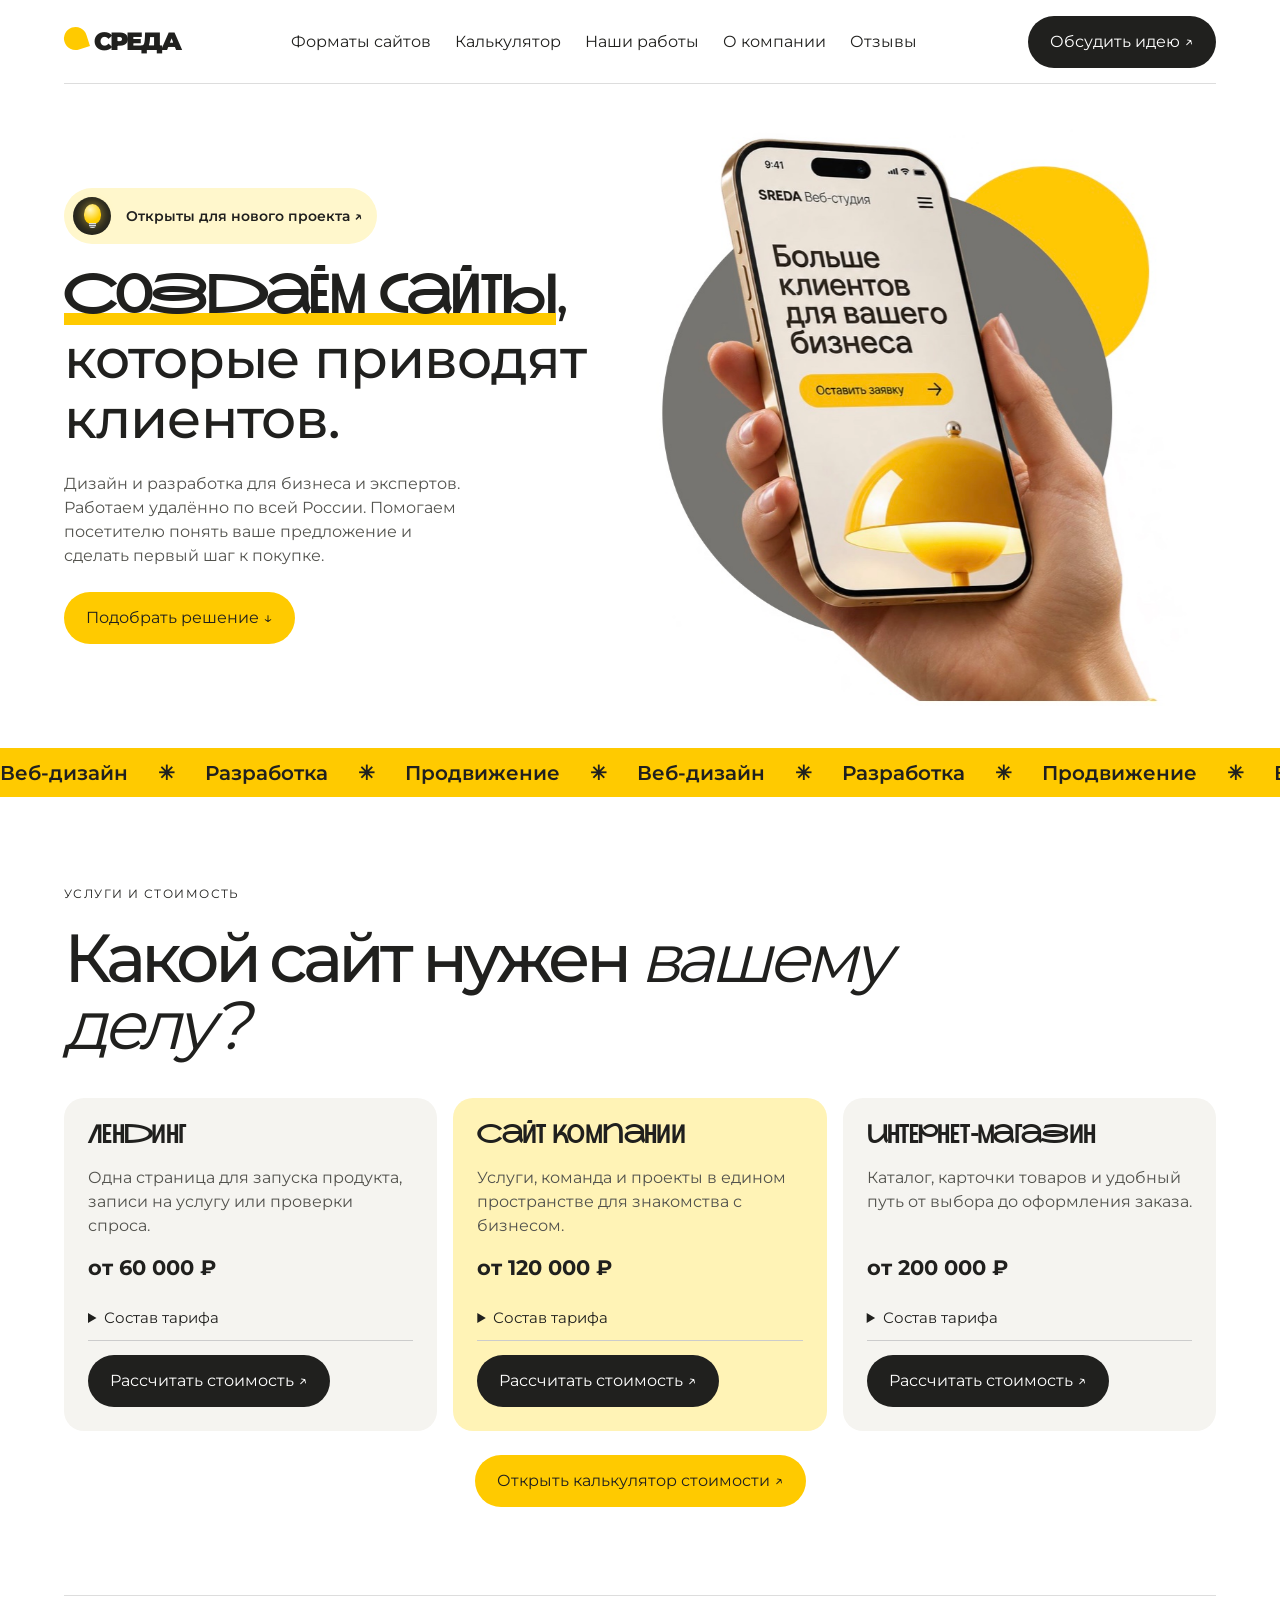
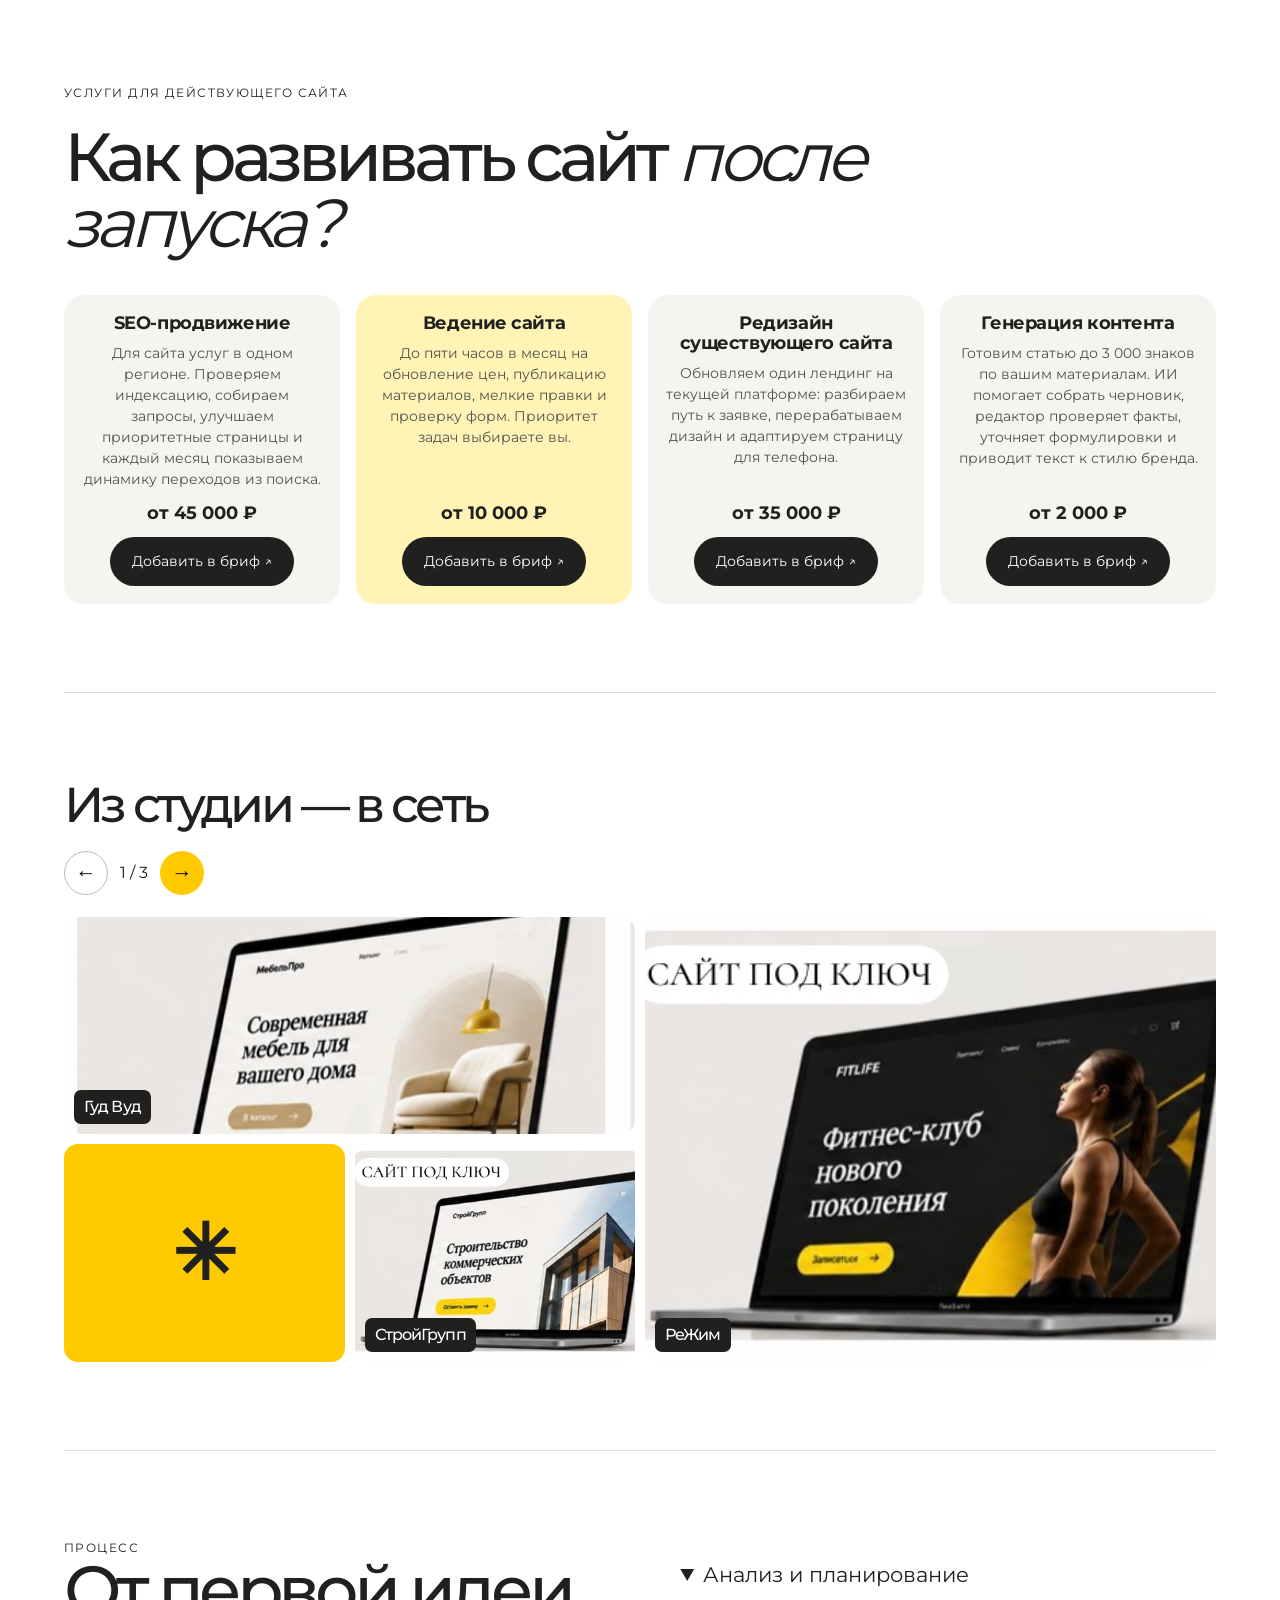
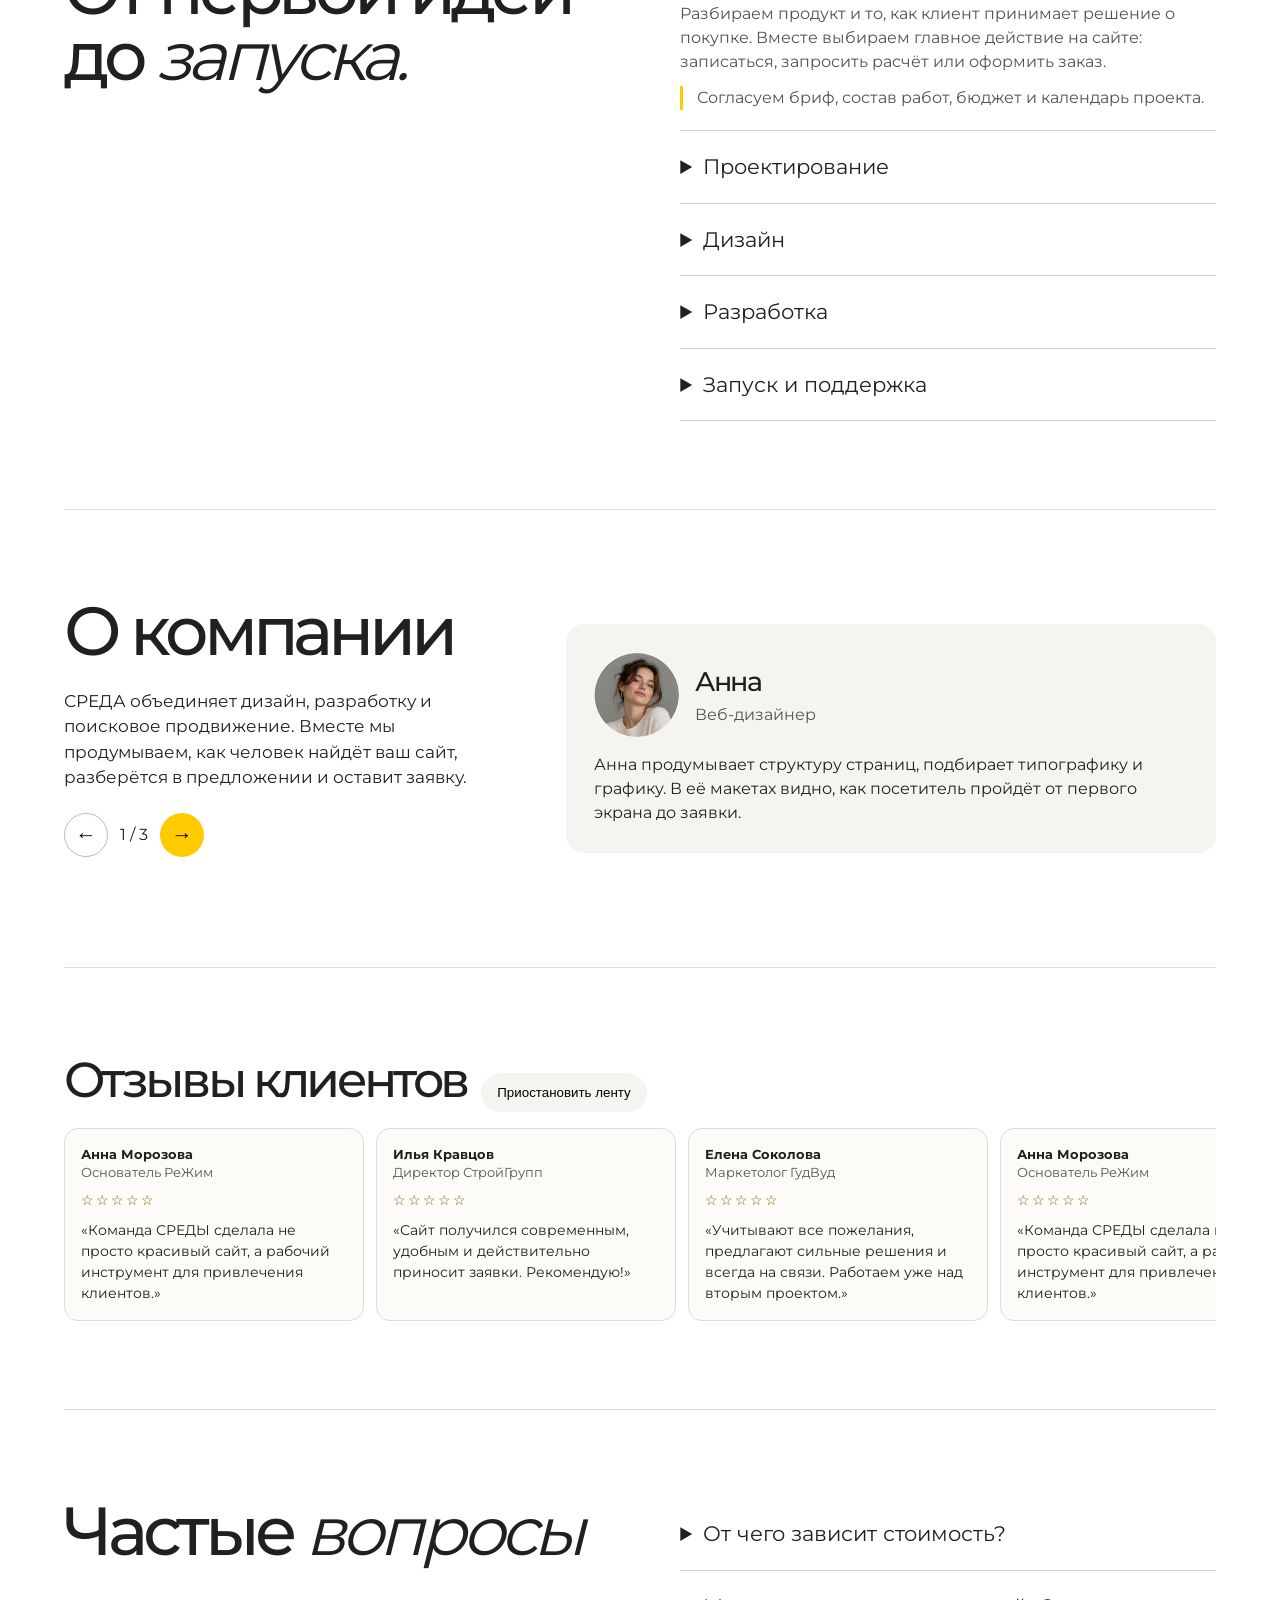
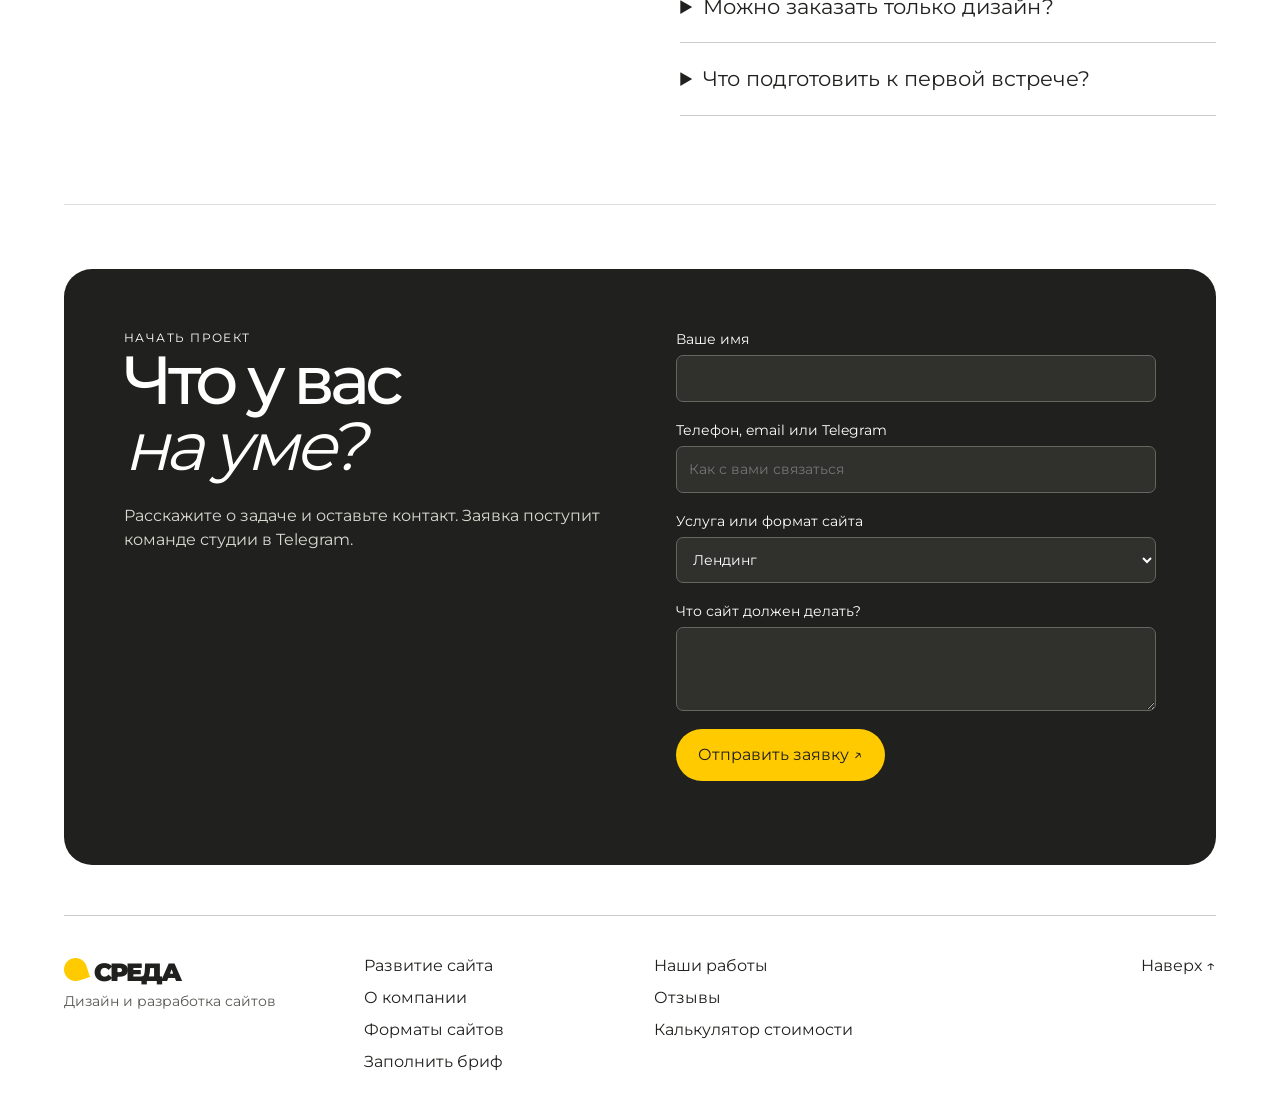
==== index.html @ 40b371ad "Указать работу студии по всей России" ====
<!doctype html><html lang="ru"><meta charset="utf-8"><meta name="viewport" content="width=device-width,initial-scale=1"><title>Создание сайтов под ключ по России — студия СРЕДА</title>
<meta name="description" content="Создаём лендинги, сайты компаний и интернет-магазины для бизнеса по всей России. Работаем удалённо: дизайн, разработка, SEO и поддержка. Лендинг от 60 000 ₽.">
<meta name="robots" content="index,follow">
<link rel="canonical" href="https://sreda-web.ru/">
<meta property="og:type" content="website">
<meta property="og:locale" content="ru_RU">
<meta property="og:site_name" content="СРЕДА">
<meta property="og:title" content="Создание сайтов под ключ по России — студия СРЕДА">
<meta property="og:description" content="Создаём лендинги, сайты компаний и интернет-магазины для бизнеса по всей России. Работаем удалённо: дизайн, разработка, SEO и поддержка. Лендинг от 60 000 ₽.">
<meta property="og:url" content="https://sreda-web.ru/">
<script type="application/ld+json">{"@context":"https://schema.org","@type":"Organization","name":"СРЕДА","url":"https://sreda-web.ru/","description":"Веб-студия: дизайн, разработка, редизайн и сопровождение сайтов. Работаем удалённо с заказчиками по всей России.","areaServed":{"@type":"Country","name":"Россия"}}</script><link rel="stylesheet" href="sreda.css"><!-- Yandex.Metrika counter -->
<script>
(function(m,e,t,r,i,k,a){
m[i]=m[i]||function(){(m[i].a=m[i].a||[]).push(arguments)};
m[i].l=1*new Date();
for(var j=0;j<document.scripts.length;j++){if(document.scripts[j].src===r)return;}
k=e.createElement(t);a=e.getElementsByTagName(t)[0];k.async=1;k.src=r;a.parentNode.insertBefore(k,a);
})(window,document,'script','https://mc.yandex.ru/metrika/tag.js?id=114335816','ym');
ym(114335816,'init',{clickmap:true,trackLinks:true,accurateTrackBounce:true,webvisor:false});
</script>
<noscript><div><img src="https://mc.yandex.ru/watch/114335816" style="position:absolute;left:-9999px" alt=""></div></noscript>
<!-- /Yandex.Metrika counter -->
<div class="reading" aria-hidden="true"></div><header><a class="brand" href="#"><i></i>СРЕДА</a><nav><a href="#formats">Форматы сайтов</a><a href="#calculator">Калькулятор</a><a href="#portfolio">Наши работы</a><a href="#about">О компании</a><a href="#reviews">Отзывы</a></nav><a class="btn" href="#brief">Обсудить идею ↗</a></header><main><section class="hero"><div><a class="availability" href="#brief"><span class="bulb" aria-hidden="true"><i></i></span><span>Открыты для нового проекта ↗</span></a><h1><span><em>Создаём сайты</em>,</span> <span>которые приводят</span> <span>клиентов.</span></h1><p>Дизайн и разработка для бизнеса и экспертов. Работаем удалённо по всей России. Помогаем посетителю понять ваше предложение и сделать первый шаг к покупке.</p><a class="btn yellow" href="#formats">Подобрать решение ↓</a></div><div class="scene"><img src="[data-uri]" alt="Рука держит смартфон с объёмным жёлтым объектом на экране"></div></section></main><div class="band" aria-label="Веб-дизайн, разработка и продвижение"><div class="marquee" aria-hidden="true"><span>Веб-дизайн     ✳     Разработка     ✳     Продвижение     ✳     Веб-дизайн     ✳     Разработка     ✳     Продвижение     ✳     Веб-дизайн     ✳     Разработка     ✳     Продвижение     ✳     Веб-дизайн     ✳     Разработка     ✳     Продвижение     ✳     </span><span>Веб-дизайн     ✳     Разработка     ✳     Продвижение     ✳     Веб-дизайн     ✳     Разработка     ✳     Продвижение     ✳     Веб-дизайн     ✳     Разработка     ✳     Продвижение     ✳     Веб-дизайн     ✳     Разработка     ✳     Продвижение     ✳     </span></div></div><main><section class="section" id="formats"><div class="label">Услуги и стоимость</div><h2>Какой сайт нужен <em>вашему делу?</em></h2><div class="grid"><article class="card"><h3>Лендинг</h3><p>Одна страница для запуска продукта, записи на услугу или проверки спроса.</p><strong class="price">от 60 000 ₽</strong><details class="scope"><summary>Состав тарифа</summary><b>Что входит</b><ul><li>Одна страница с последовательным рассказом об одном предложении.</li><li>Структура, адаптивный дизайн, вёрстка и форма заявки.</li></ul><b>Не входит в базовую цену</b><ul><li>Каталог с корзиной и личный кабинет.</li><li>Рекламный бюджет и продвижение после запуска.</li></ul></details><a class="btn" data-plan="landing" href="#calculator">Рассчитать стоимость ↗</a></article><article class="card"><h3>Сайт компании</h3><p>Услуги, команда и проекты в едином пространстве для знакомства с бизнесом.</p><strong class="price">от 120 000 ₽</strong><details class="scope"><summary>Состав тарифа</summary><b>Что входит</b><ul><li>Многостраничный сайт: у услуг, проектов и контактов свои адреса.</li><li>Навигация, дизайн основных типов страниц, мобильная версия и формы обращения.</li></ul><b>Не входит в базовую цену</b><ul><li>Корзина, оплата и синхронизация с учётной системой.</li><li>Регулярное наполнение и SEO после запуска.</li></ul></details><a class="btn" data-plan="business" href="#calculator">Рассчитать стоимость ↗</a></article><article class="card"><h3>Интернет-магазин</h3><p>Каталог, карточки товаров и удобный путь от выбора до оформления заказа.</p><strong class="price">от 200 000 ₽</strong><details class="scope"><summary>Состав тарифа</summary><b>Что входит</b><ul><li>Каталог с категориями и карточками товаров.</li><li>Адаптивный дизайн, корзина и оформление заказа с контактами покупателя.</li></ul><b>Не входит в базовую цену</b><ul><li>Интеграции с 1С и маркетплейсами.</li><li>Фотосъёмка товаров, массовое наполнение и комиссии платёжных сервисов.</li></ul></details><a class="btn" data-plan="shop" href="#calculator">Рассчитать стоимость ↗</a></article></div><div class="calc-launch"><button type="button" class="btn yellow" data-calculator aria-haspopup="dialog">Открыть калькулятор стоимости ↗</button></div></section><section id="site-services" class="section"><div class="label">Услуги для действующего сайта</div><h2>Как развивать сайт <em>после запуска?</em></h2><div class="service-menu"><article class="card"><h3>SEO-продвижение</h3><p>Для сайта услуг в одном регионе. Проверяем индексацию, собираем запросы, улучшаем приоритетные страницы и каждый месяц показываем динамику переходов из поиска.</p><strong class="price">от 45 000 ₽</strong><a class="btn" href="#brief" data-service="SEO-продвижение" data-rate="от 45 000 ₽ / месяц">Добавить в бриф ↗</a></article><article class="card"><h3>Ведение сайта</h3><p>До пяти часов в месяц на обновление цен, публикацию материалов, мелкие правки и проверку форм. Приоритет задач выбираете вы.</p><strong class="price">от 10 000 ₽</strong><a class="btn" href="#brief" data-service="Ведение сайта" data-rate="от 10 000 ₽ / месяц">Добавить в бриф ↗</a></article><article class="card"><h3>Редизайн существующего сайта</h3><p>Обновляем один лендинг на текущей платформе: разбираем путь к заявке, перерабатываем дизайн и адаптируем страницу для телефона.</p><strong class="price">от 35 000 ₽</strong><a class="btn" href="#brief" data-service="Редизайн существующего сайта" data-rate="от 35 000 ₽ / проект">Добавить в бриф ↗</a></article><article class="card"><h3>Генерация контента</h3><p>Готовим статью до 3 000 знаков по вашим материалам. ИИ помогает собрать черновик, редактор проверяет факты, уточняет формулировки и приводит текст к стилю бренда.</p><strong class="price">от 2 000 ₽</strong><a class="btn" href="#brief" data-service="Генерация контента" data-rate="от 2 000 ₽ / статья">Добавить в бриф ↗</a></article></div></section><section id="portfolio" class="section project-wall"><div><h2>Из студии — в сеть</h2><div class="controls"><button type="button" aria-label="Предыдущая композиция">←</button><span aria-live="polite">1 / 3</span><button type="button" aria-label="Следующая композиция">→</button></div></div><div class="mosaic"><article class="case"><img src="[data-uri]" alt="Главная страница сайта Гуд Вуд"><h3>Гуд Вуд</h3><p>Каталог дизайнерской мебели</p></article><article class="case"><img src="[data-uri]" alt="Главная страница сайта РеЖим"><h3>РеЖим</h3><p>Сайт фитнес-клуба</p></article><article class="case"><img src="[data-uri]" alt="Главная страница сайта СтройГрупп"><h3>СтройГрупп</h3><p>Корпоративный сайт строительной компании</p></article></div></section><section class="section" id="process"><div class="split"><div><div class="label">Процесс</div><h2>От первой идеи<br>до <em>запуска.</em></h2></div><div><details open><summary>Анализ и планирование</summary><p>Разбираем продукт и то, как клиент принимает решение о покупке. Вместе выбираем главное действие на сайте: записаться, запросить расчёт или оформить заказ.</p><p class="outcome">Согласуем бриф, состав работ, бюджет и календарь проекта.</p></details><details><summary>Проектирование</summary><p>Выстраиваем путь от первого экрана до заявки. На прототипе проверяем порядок разделов, тексты кнопок и поля формы. На этом этапе легко поменять структуру.</p><p class="outcome">Вы получаете прототип ключевых страниц и список материалов, которые понадобятся для дизайна.</p></details><details><summary>Дизайн</summary><p>На примере главной страницы показываем типографику, цвет, графику и движение. После обсуждения переносим выбранное решение на остальные экраны и мобильную версию.</p><p class="outcome">Утверждаем макеты и состояния элементов: от наведения на кнопку до подтверждения заявки.</p></details><details><summary>Разработка</summary><p>Собираем страницы, подключаем согласованные интеграции и проверяем сценарии на телефоне и компьютере. Проходим путь посетителя целиком, включая ошибки заполнения формы.</p><p class="outcome">Вы смотрите рабочую версию по тестовой ссылке и передаёте замечания до публикации.</p></details><details><summary>Запуск и поддержка</summary><p>Публикуем сайт на домене, проверяем получение тестовой заявки и работу счётчиков, если они входят в проект. Показываем, как менять тексты, изображения и контакты.</p><p class="outcome">Передаём доступы и инструкцию. По первым данным решаем, какие страницы стоит улучшить.</p></details></div></div></section><section id="about" class="section gallery"><div><h2>О компании</h2><p class="lead">СРЕДА объединяет дизайн, разработку и поисковое продвижение. Вместе мы продумываем, как человек найдёт ваш сайт, разберётся в предложении и оставит заявку.</p><div class="controls"><button type="button" aria-label="Предыдущий слайд">←</button><span aria-live="polite">1 / 3</span><button type="button" aria-label="Следующий слайд">→</button></div></div><div class="grid"><article class="person"><img src="[data-uri]" alt="Анна"><div><h3>Анна</h3><p>Веб-дизайнер</p></div><p class="duty">Анна продумывает структуру страниц, подбирает типографику и графику. В её макетах видно, как посетитель пройдёт от первого экрана до заявки.</p></article><article class="person"><img src="[data-uri]" alt="Сергей"><div><h3>Сергей</h3><p>Разработчик</p></div><p class="duty">Сергей превращает макеты в быстрый и удобный сайт. Отвечает за адаптивную вёрстку, работу форм и подключение сервисов.</p></article><article class="person"><img src="[data-uri]" alt="Дарья"><div><h3>Дарья</h3><p>SEO-специалист</p></div><p class="duty">Дарья выясняет, как клиенты ищут ваши услуги, и помогает выстроить под эти запросы страницы. Проверяет, что поисковые системы могут их найти.</p></article></div></section><section id="reviews" class="section"><h2>Отзывы клиентов</h2><button class="review-toggle" type="button" aria-pressed="false">Приостановить ленту</button><div class="review-window"><div class="review-track"><div class="review-set"><figure><div class="stars" aria-label="Шкала из пяти звёзд, оценка клиента не указана" title="Оценка клиента не указана">☆☆☆☆☆</div><blockquote>«Команда СРЕДЫ сделала не просто красивый сайт, а рабочий инструмент для привлечения клиентов.»</blockquote><figcaption><b>Анна Морозова</b><br>Основатель РеЖим</figcaption></figure><figure><div class="stars" aria-label="Шкала из пяти звёзд, оценка клиента не указана" title="Оценка клиента не указана">☆☆☆☆☆</div><blockquote>«Сайт получился современным, удобным и действительно приносит заявки. Рекомендую!»</blockquote><figcaption><b>Илья Кравцов</b><br>Директор СтройГрупп</figcaption></figure><figure><div class="stars" aria-label="Шкала из пяти звёзд, оценка клиента не указана" title="Оценка клиента не указана">☆☆☆☆☆</div><blockquote>«Учитывают все пожелания, предлагают сильные решения и всегда на связи. Работаем уже над вторым проектом.»</blockquote><figcaption><b>Елена Соколова</b><br>Маркетолог ГудВуд</figcaption></figure></div></div></div></section><section class="section split" id="faq"><h2>Частые <em>вопросы</em></h2><div><details><summary>От чего зависит стоимость?</summary><p>От количества страниц, сложности графики, каталога и интеграций. Оценку согласуем до начала работ.</p></details><details><summary>Можно заказать только дизайн?</summary><p>Да. Подготовим макеты и состояния интерфейса для передачи вашему разработчику.</p></details><details><summary>Что подготовить к первой встрече?</summary><p>Опишите продукт и аудиторию. Приложите фирменный стиль и примеры сайтов, если они уже есть.</p></details></div></section><section class="brief split" id="brief"><div><div class="label">Начать проект</div><h2>Что у вас<br><em>на уме?</em></h2><p>Расскажите о задаче и оставьте контакт. Заявка поступит команде студии в Telegram.</p></div><form><label>Ваше имя<input name="name" maxlength="100" required></label><label>Телефон, email или Telegram<input name="contact" required maxlength="180" placeholder="Как с вами связаться"></label><label>Услуга или формат сайта<select name="format"><option>Лендинг</option><option>Сайт компании</option><option>Интернет-магазин</option><option>SEO-продвижение</option><option>Ведение сайта</option><option>Редизайн существующего сайта</option><option>Генерация контента</option></select></label><label>Что сайт должен делать?<textarea name="task" maxlength="2000" required></textarea></label><button class="btn yellow">Отправить заявку ↗</button><p role="status"></p></form></section></main><dialog id="calculator" aria-labelledby="calc-title"><button class="calc-close" type="button" aria-label="Закрыть калькулятор" autofocus>×</button><h2 id="calc-title">Какой сайт вам нужен?</h2>
<div class="estimate"><div><fieldset><legend>Что посетитель должен сделать на сайте?</legend>
<label><input type="radio" name="goal" value="landing" checked> Оставить заявку на один продукт или услугу</label>
<label><input type="radio" name="goal" value="business"> Изучить компанию, услуги и проекты</label>
<label><input type="radio" name="goal" value="shop"> Выбрать товар и оформить заказ</label></fieldset>
<fieldset><legend>Что добавить к базовой версии?</legend>
<label><input type="checkbox" data-extra="15000"> Второй язык <small>+15 000 ₽</small></label>
<label><input type="checkbox" data-extra="20000"> Передачу заявок в CRM <small>+20 000 ₽</small></label>
</fieldset></div><aside class="quote"><div aria-live="polite" aria-atomic="true"><span class="label">Подходящий формат</span><h3 id="recommend"></h3><p id="reason"></p><strong id="total"></strong><p id="breakdown"></p></div><p>Предварительная оценка. Итоговая стоимость зависит от объёма работ.</p><a class="btn" id="apply-estimate" href="#brief">Добавить расчёт в бриф ↗</a></aside></div></dialog><footer><div><a class="brand" href="#"><i></i>СРЕДА</a><p>Дизайн и разработка сайтов</p></div><div class="footlinks"><a href="#site-services">Развитие сайта</a><a href="#portfolio">Наши работы</a><a href="#about">О компании</a><a href="#reviews">Отзывы</a><a href="#formats">Форматы сайтов</a><a href="#calculator">Калькулятор стоимости</a><a href="#brief">Заполнить бриф</a></div><a href="#">Наверх ↑</a></footer><script>
document.querySelectorAll('.gallery').forEach(section => {
  const slides = Array.from(section.querySelectorAll('article'));
  const controls = section.querySelector('.controls');
  let current = 0;
  function show(index) {
    current = (index + slides.length) % slides.length;
    slides.forEach((slide, i) => { slide.hidden = i !== current; });
    controls.querySelector('span').textContent = (current + 1) + ' / ' + slides.length;
  }
  controls.querySelectorAll('button').forEach((button,i) => button.onclick = () => show(current + (i ? 1 : -1)));
  show(0);
});

const wall=document.querySelector('.mosaic');
const projects=Array.from(wall.children);
const quiet=matchMedia('(prefers-reduced-motion:reduce)');
let position=0;
function arrange(direction){
  position=(position+direction+projects.length)%projects.length;
  const order=[0,1,2].map(i=>projects[(i+position)%projects.length]);
  const accents=['✳','↗'].map(symbol=>{
    const tile=document.createElement('div');tile.className='swatch';tile.setAttribute('aria-hidden','true');tile.textContent=symbol;return tile;
  });
  const previous=new Map(projects.map(tile=>[tile,tile.getBoundingClientRect()]));
  wall.replaceChildren(order[0],order[1],accents[0],order[2],accents[1]);
  document.querySelector('.project-wall .controls span').textContent=(position+1)+' / 3';
  if(direction && !quiet.matches)projects.forEach(tile=>{
    tile.getAnimations().forEach(animation=>animation.cancel());
    const old=previous.get(tile),next=tile.getBoundingClientRect();
    tile.animate([{transform:'translate('+ (old.left-next.left)+'px,'+(old.top-next.top)+'px) rotateY('+(-36*direction)+'deg) scale(.88)'},{transform:'none'}],{duration:620,easing:'cubic-bezier(.2,.7,.2,1)'});
  });
}
document.querySelectorAll('.project-wall .controls button').forEach((button,i)=>button.onclick=()=>arrange(i?1:-1));
arrange(0);
const track=document.querySelector('.review-track'),group=track.firstElementChild;
const extra=group.cloneNode(true);extra.setAttribute('aria-hidden','true');group.append(...Array.from(extra.children).map(card=>{card.setAttribute('aria-hidden','true');return card}));
const copy=group.cloneNode(true);copy.setAttribute('aria-hidden','true');track.append(copy);
const toggle=document.querySelector('.review-toggle');
toggle.onclick=()=>{const stop=track.classList.toggle('paused');toggle.setAttribute('aria-pressed',String(stop));toggle.textContent=stop?'Продолжить движение':'Приостановить ленту'};

const scene=document.querySelector('.scene');
scene.onpointermove=e=>{const r=scene.getBoundingClientRect();scene.style.setProperty('--ry',((e.clientX-r.left)/r.width-.5)*12+'deg');scene.style.setProperty('--rx',(.5-(e.clientY-r.top)/r.height)*8+'deg')};
scene.onpointerleave=()=>scene.removeAttribute('style');
const form=document.querySelector('#brief form');
const plans = {
  landing: ['Лендинг', 60000, 'Одна страница раскрывает предложение и ведёт к заявке.'],
  business: ['Сайт компании', 120000, 'Отдельные страницы помогут представить направления работы, команду и проекты.'],
  shop: ['Интернет-магазин', 200000, 'Каталог, карточки товаров и корзина ведут покупателя к заказу.']
};
const calculator = document.querySelector('#calculator');
const openCalculator = () => {
  if (!calculator.open) calculator.showModal();
};
document.querySelectorAll('[href="#calculator"], [data-calculator]').forEach(trigger => {
  trigger.setAttribute('aria-haspopup', 'dialog');
  trigger.addEventListener('click', event => {
    event.preventDefault();
    openCalculator();
  });
});
calculator.querySelector('.calc-close').onclick = () => calculator.close();
calculator.addEventListener('click', event => {
  if (event.target !== calculator) return;
  const rect = calculator.getBoundingClientRect();
  if (event.clientX < rect.left || event.clientX > rect.right ||
      event.clientY < rect.top || event.clientY > rect.bottom) calculator.close();
});
const money = value => value.toLocaleString('ru-RU') + ' ₽';
let briefEstimate = '';
function calculate() {
  const [name, base, reason] = plans[calculator.querySelector(':checked[name=goal]').value];
  const extras = [...calculator.querySelectorAll('[data-extra]:checked')];
  const total = extras.reduce((sum, option) => sum + Number(option.dataset.extra), base);
  document.querySelector('#recommend').textContent = name;
  document.querySelector('#reason').textContent = reason;
  document.querySelector('#total').textContent = 'от ' + money(total);
  document.querySelector('#breakdown').textContent = 'База ' + money(base) + (extras.length ? ' + опции ' + money(total-base) : '');
  return [name, 'Предварительный расчёт: от ' + money(total), ...extras.map(o => o.parentElement.textContent.trim())];
}
calculator.addEventListener('change', calculate);
calculate();
const preview = document.createElement('p');
form.elements.format.closest('label').after(preview);
document.querySelectorAll('[data-service]').forEach(link => {
  link.addEventListener('click', () => {
    form.elements.format.value = link.dataset.service;
    briefEstimate = link.dataset.rate;
    preview.textContent = briefEstimate;
    preview.hidden = false;
  });
});
function clearEstimate() { briefEstimate = ''; preview.hidden = true; }
clearEstimate();
form.elements.format.addEventListener('change', clearEstimate);
document.querySelector('#apply-estimate').onclick = () => {
  calculator.close();
  form.elements.name.focus({preventScroll:true});
  const [name, ...lines] = calculate();
  form.elements.format.value = name;
  briefEstimate = lines.join(' · ');
  preview.textContent = briefEstimate;
  preview.hidden = false;
};
document.querySelectorAll('[data-plan]').forEach(link => {
  link.addEventListener('click', () => {
    calculator.querySelector('input[value="' + link.dataset.plan + '"]').checked = true;
    calculate();
  });
});
form.onsubmit=async e=>{
 e.preventDefault();
 const button=form.querySelector('button[type=submit],button');
 if(button.disabled)return;
 const status=form.querySelector('[role=status]');
 const data=Object.fromEntries(new FormData(form));
 data.estimate=briefEstimate;
 button.disabled=true;status.textContent='Отправляем заявку…';
 try{
  const response=await fetch('https://sreda-leads.lenasuper9.workers.dev/',{method:'POST',headers:{'Content-Type':'application/json'},body:JSON.stringify(data)});
  if(response.status!==204)throw Error('delivery');
  status.textContent='Заявка отправлена! Мы свяжемся с вами по указанному контакту.';
  form.reset();clearEstimate();
 }catch{status.textContent='Не удалось подтвердить доставку. Попробуйте позже. Введённые данные сохранены в форме.'}
 finally{button.disabled=false}
};
const progress = document.querySelector('.reading');
function updateProgress(){
  const distance = document.documentElement.scrollHeight - innerHeight;
  progress.style.transform = 'scaleX(' + (distance > 0 ? Math.min(1, Math.max(0, scrollY / distance)) : 0) + ')';
}
let progressFrame = 0;
function scheduleProgress(){
  if (progressFrame) return;
  progressFrame = requestAnimationFrame(() => { progressFrame = 0; updateProgress(); });
}
addEventListener('scroll', scheduleProgress, {passive:true});
addEventListener('resize', updateProgress);
updateProgress();
if ('IntersectionObserver' in window) {
  const reveal = new IntersectionObserver(entries => {
    for (const entry of entries) {
      if (entry.isIntersecting) {
        entry.target.classList.add('arrive');
        reveal.unobserve(entry.target);
      }
    }
  });
  document.querySelectorAll('.section h2,.card,.case,.person,figure,.quote').forEach(item => reveal.observe(item));
}
</script><script type="text/plain" id="montserrat-license">Copyright 2024 The Montserrat.Git Project Authors (https://github.com/JulietaUla/Montserrat.git)

This Font Software is licensed under the SIL Open Font License, Version 1.1.
This license is copied below, and is also available with a FAQ at:
https://openfontlicense.org


-----------------------------------------------------------
SIL OPEN FONT LICENSE Version 1.1 - 26 February 2007
-----------------------------------------------------------

PREAMBLE
The goals of the Open Font License (OFL) are to stimulate worldwide
development of collaborative font projects, to support the font creation
efforts of academic and linguistic communities, and to provide a free and
open framework in which fonts may be shared and improved in partnership
with others.

The OFL allows the licensed fonts to be used, studied, modified and
redistributed freely as long as they are not sold by themselves. The
fonts, including any derivative works, can be bundled, embedded, 
redistributed and/or sold with any software provided that any reserved
names are not used by derivative works. The fonts and derivatives,
however, cannot be released under any other type of license. The
requirement for fonts to remain under this license does not apply
to any document created using the fonts or their derivatives.

DEFINITIONS
"Font Software" refers to the set of files released by the Copyright
Holder(s) under this license and clearly marked as such. This may
include source files, build scripts and documentation.

"Reserved Font Name" refers to any names specified as such after the
copyright statement(s).

"Original Version" refers to the collection of Font Software components as
distributed by the Copyright Holder(s).

"Modified Version" refers to any derivative made by adding to, deleting,
or substituting -- in part or in whole -- any of the components of the
Original Version, by changing formats or by porting the Font Software to a
new environment.

"Author" refers to any designer, engineer, programmer, technical
writer or other person who contributed to the Font Software.

PERMISSION & CONDITIONS
Permission is hereby granted, free of charge, to any person obtaining
a copy of the Font Software, to use, study, copy, merge, embed, modify,
redistribute, and sell modified and unmodified copies of the Font
Software, subject to the following conditions:

1) Neither the Font Software nor any of its individual components,
in Original or Modified Versions, may be sold by itself.

2) Original or Modified Versions of the Font Software may be bundled,
redistributed and/or sold with any software, provided that each copy
contains the above copyright notice and this license. These can be
included either as stand-alone text files, human-readable headers or
in the appropriate machine-readable metadata fields within text or
binary files as long as those fields can be easily viewed by the user.

3) No Modified Version of the Font Software may use the Reserved Font
Name(s) unless explicit written permission is granted by the corresponding
Copyright Holder. This restriction only applies to the primary font name as
presented to the users.

4) The name(s) of the Copyright Holder(s) or the Author(s) of the Font
Software shall not be used to promote, endorse or advertise any
Modified Version, except to acknowledge the contribution(s) of the
Copyright Holder(s) and the Author(s) or with their explicit written
permission.

5) The Font Software, modified or unmodified, in part or in whole,
must be distributed entirely under this license, and must not be
distributed under any other license. The requirement for fonts to
remain under this license does not apply to any document created
using the Font Software.

TERMINATION
This license becomes null and void if any of the above conditions are
not met.

DISCLAIMER
THE FONT SOFTWARE IS PROVIDED "AS IS", WITHOUT WARRANTY OF ANY KIND,
EXPRESS OR IMPLIED, INCLUDING BUT NOT LIMITED TO ANY WARRANTIES OF
MERCHANTABILITY, FITNESS FOR A PARTICULAR PURPOSE AND NONINFRINGEMENT
OF COPYRIGHT, PATENT, TRADEMARK, OR OTHER RIGHT. IN NO EVENT SHALL THE
COPYRIGHT HOLDER BE LIABLE FOR ANY CLAIM, DAMAGES OR OTHER LIABILITY,
INCLUDING ANY GENERAL, SPECIAL, INDIRECT, INCIDENTAL, OR CONSEQUENTIAL
DAMAGES, WHETHER IN AN ACTION OF CONTRACT, TORT OR OTHERWISE, ARISING
FROM, OUT OF THE USE OR INABILITY TO USE THE FONT SOFTWARE OR FROM
OTHER DEALINGS IN THE FONT SOFTWARE.</script></html>
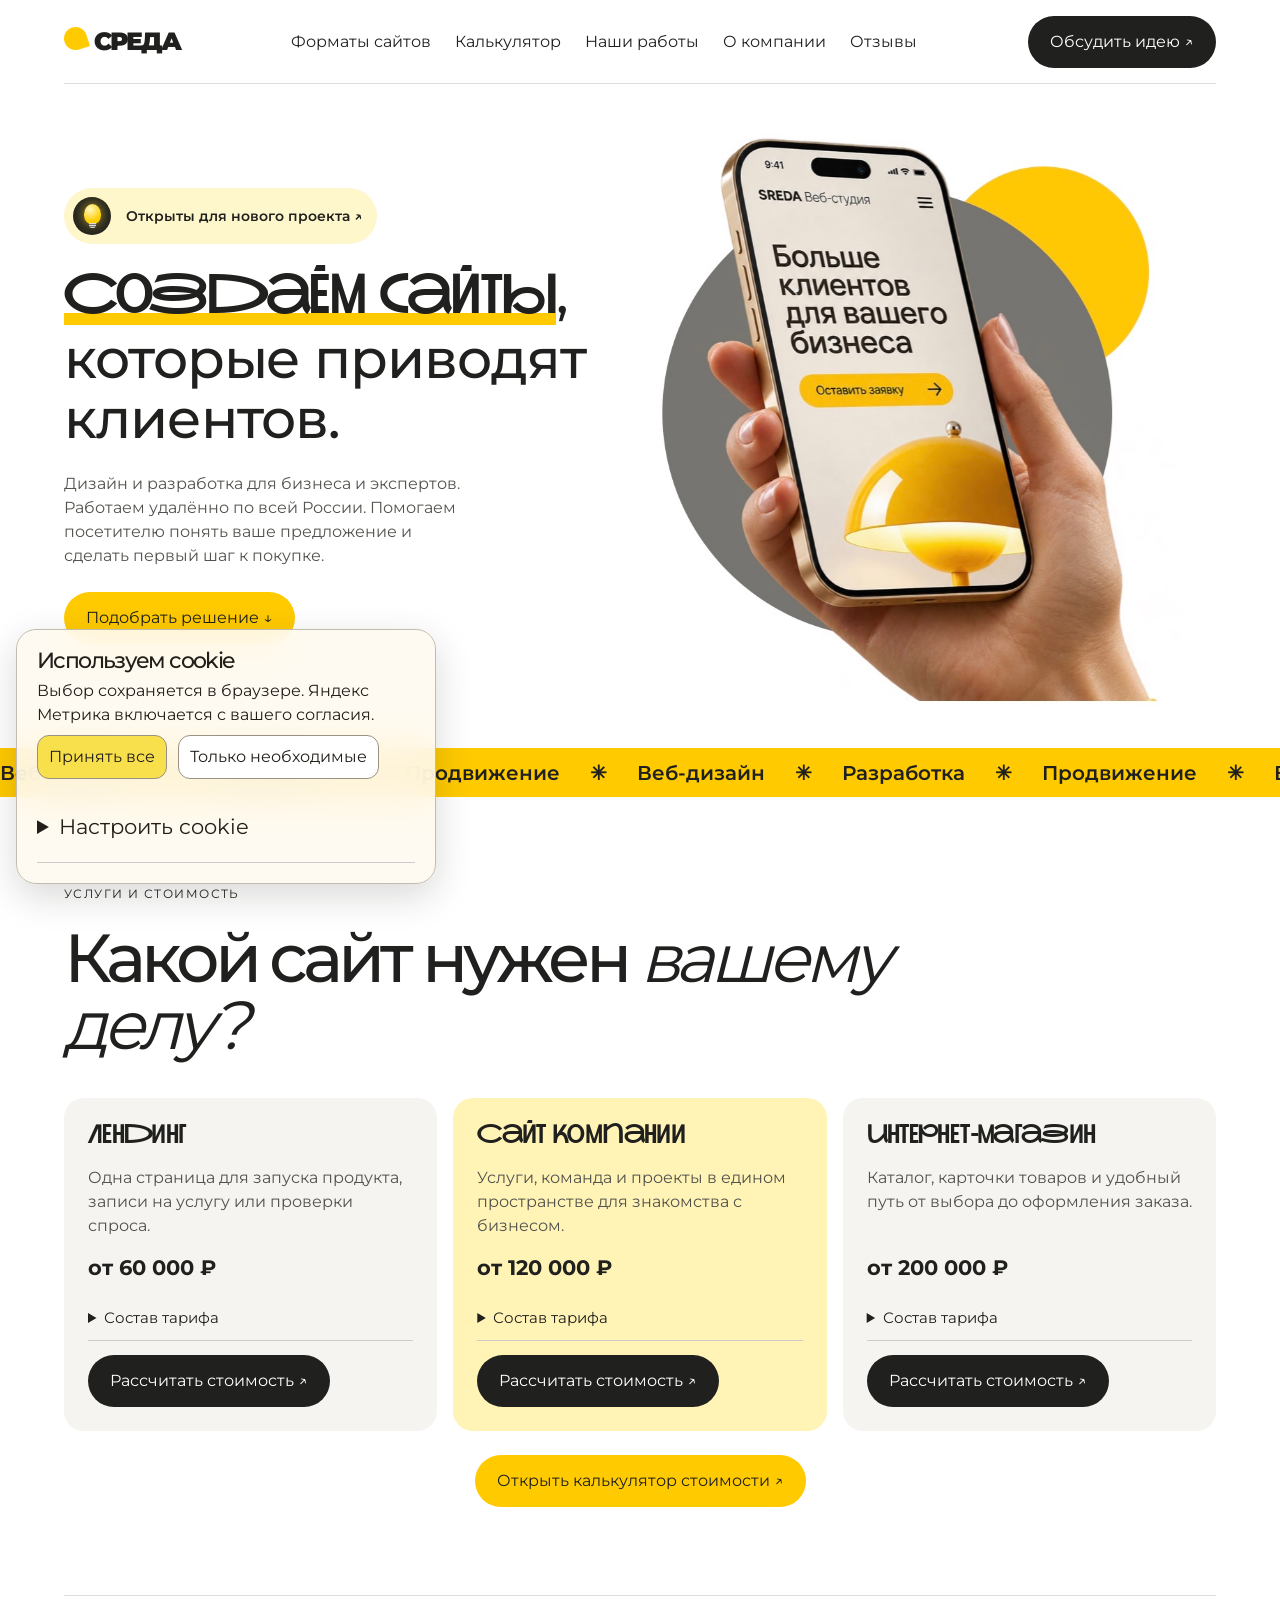
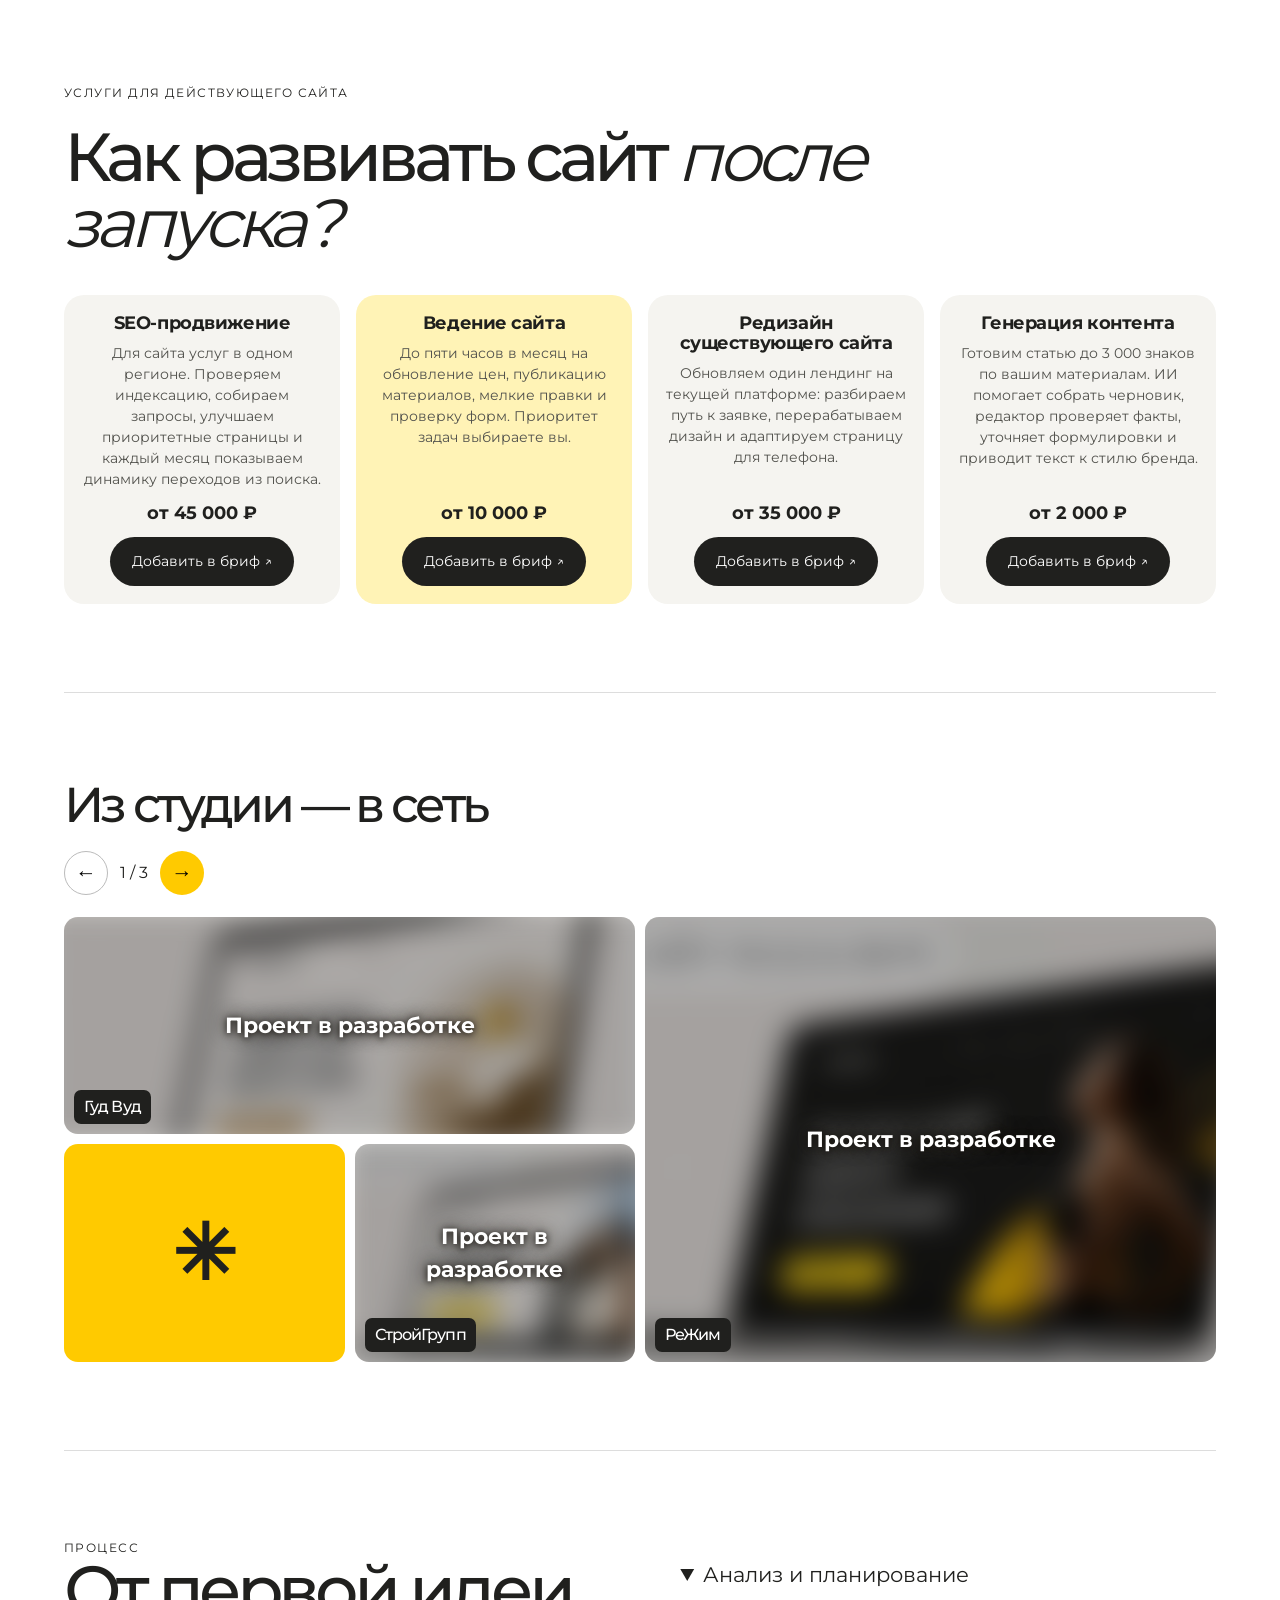
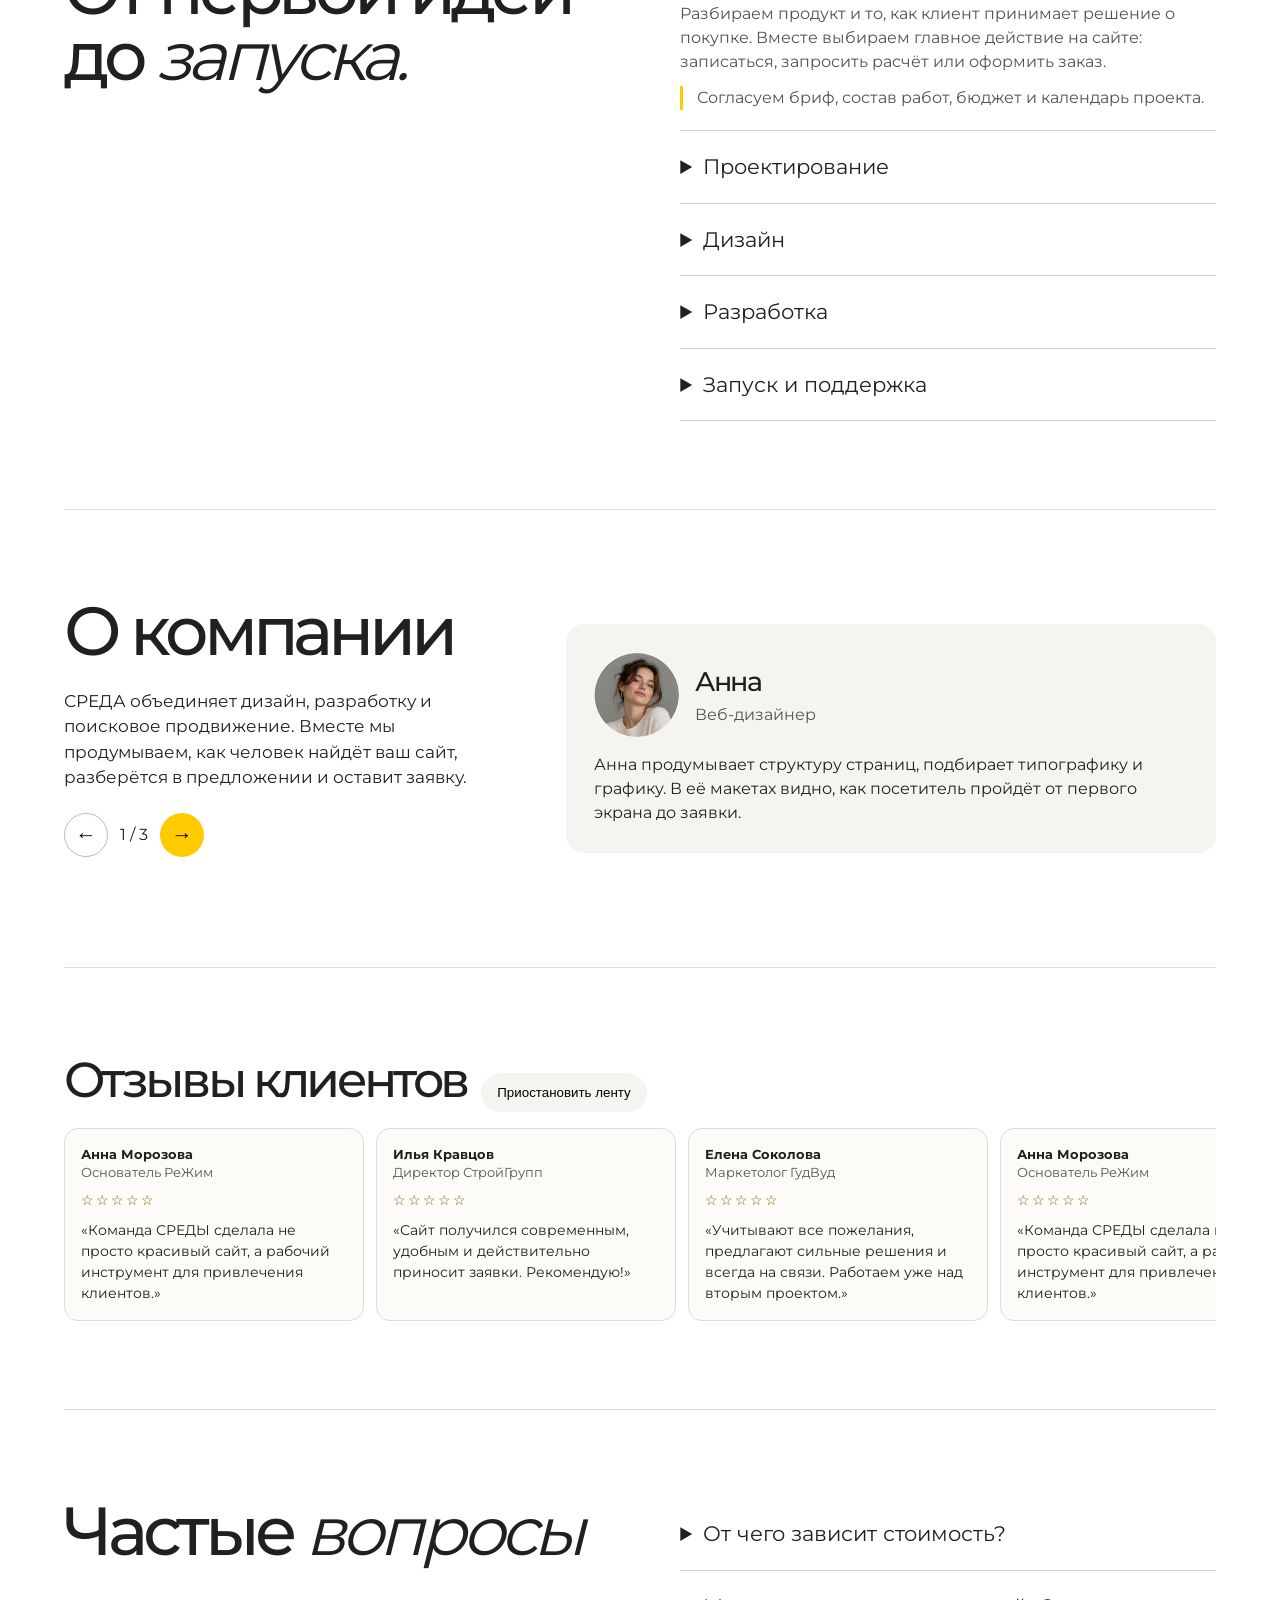
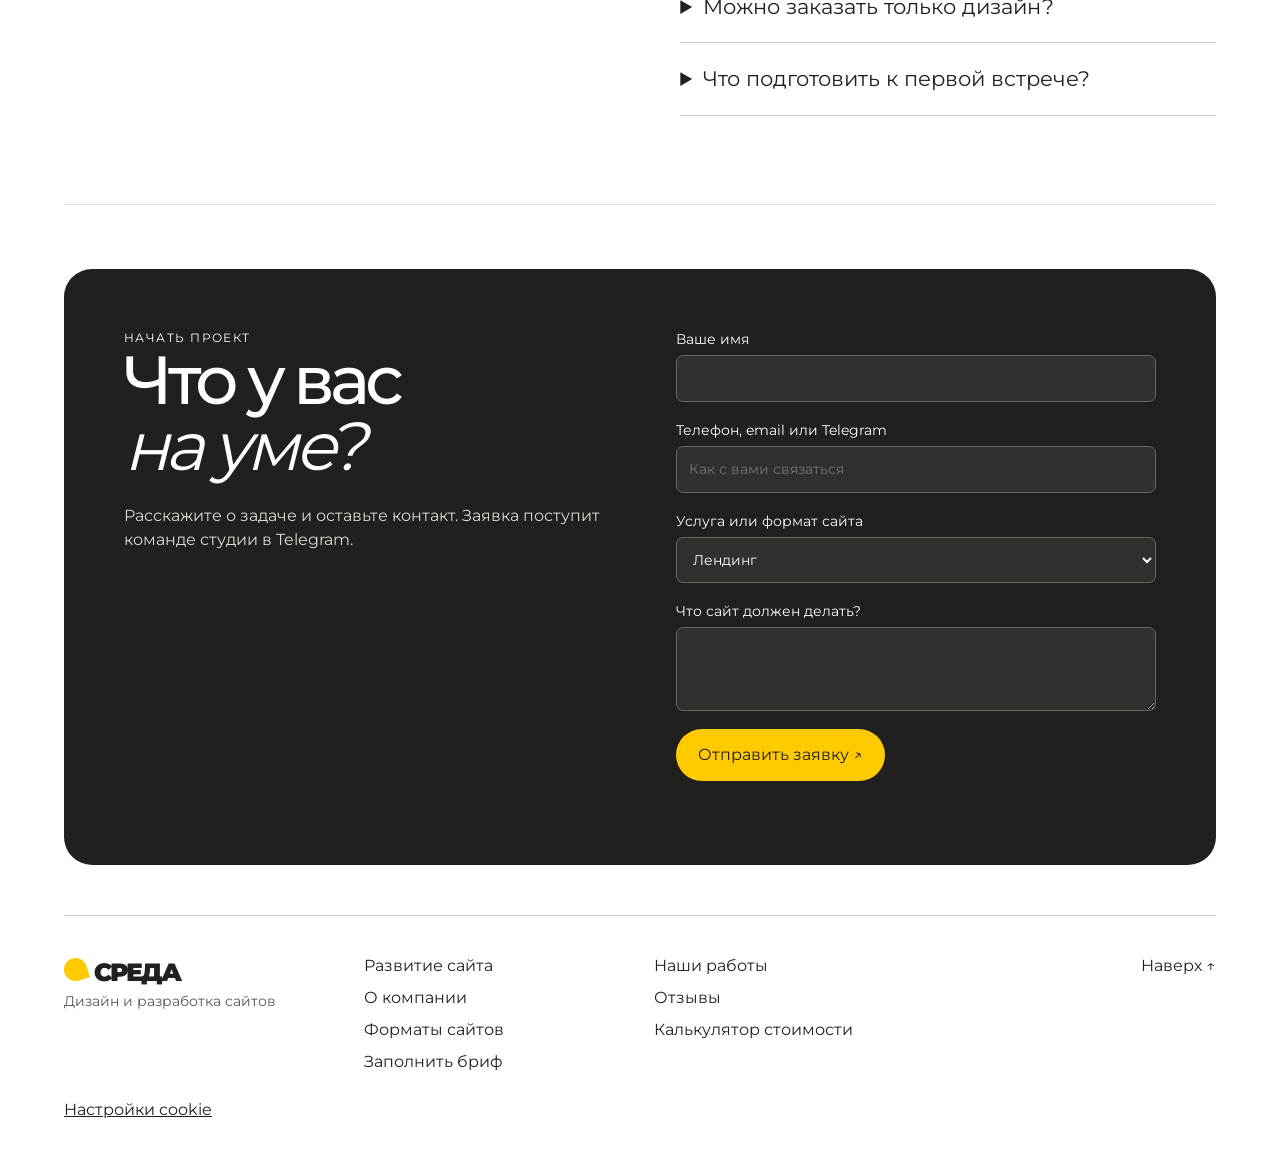
==== commit d50e21d0: "Добавить заглушки в портфолио и настройки cookie" ====
--- a/index.html
+++ b/index.html
@@ -8,19 +8,8 @@
 <meta property="og:title" content="Создание сайтов под ключ по России — студия СРЕДА">
 <meta property="og:description" content="Создаём лендинги, сайты компаний и интернет-магазины для бизнеса по всей России. Работаем удалённо: дизайн, разработка, SEO и поддержка. Лендинг от 60 000 ₽.">
 <meta property="og:url" content="https://sreda-web.ru/">
-<script type="application/ld+json">{"@context":"https://schema.org","@type":"Organization","name":"СРЕДА","url":"https://sreda-web.ru/","description":"Веб-студия: дизайн, разработка, редизайн и сопровождение сайтов. Работаем удалённо с заказчиками по всей России.","areaServed":{"@type":"Country","name":"Россия"}}</script><link rel="stylesheet" href="sreda.css"><!-- Yandex.Metrika counter -->
-<script>
-(function(m,e,t,r,i,k,a){
-m[i]=m[i]||function(){(m[i].a=m[i].a||[]).push(arguments)};
-m[i].l=1*new Date();
-for(var j=0;j<document.scripts.length;j++){if(document.scripts[j].src===r)return;}
-k=e.createElement(t);a=e.getElementsByTagName(t)[0];k.async=1;k.src=r;a.parentNode.insertBefore(k,a);
-})(window,document,'script','https://mc.yandex.ru/metrika/tag.js?id=114335816','ym');
-ym(114335816,'init',{clickmap:true,trackLinks:true,accurateTrackBounce:true,webvisor:false});
-</script>
-<noscript><div><img src="https://mc.yandex.ru/watch/114335816" style="position:absolute;left:-9999px" alt=""></div></noscript>
-<!-- /Yandex.Metrika counter -->
-<div class="reading" aria-hidden="true"></div><header><a class="brand" href="#"><i></i>СРЕДА</a><nav><a href="#formats">Форматы сайтов</a><a href="#calculator">Калькулятор</a><a href="#portfolio">Наши работы</a><a href="#about">О компании</a><a href="#reviews">Отзывы</a></nav><a class="btn" href="#brief">Обсудить идею ↗</a></header><main><section class="hero"><div><a class="availability" href="#brief"><span class="bulb" aria-hidden="true"><i></i></span><span>Открыты для нового проекта ↗</span></a><h1><span><em>Создаём сайты</em>,</span> <span>которые приводят</span> <span>клиентов.</span></h1><p>Дизайн и разработка для бизнеса и экспертов. Работаем удалённо по всей России. Помогаем посетителю понять ваше предложение и сделать первый шаг к покупке.</p><a class="btn yellow" href="#formats">Подобрать решение ↓</a></div><div class="scene"><img src="[data-uri]" alt="Рука держит смартфон с объёмным жёлтым объектом на экране"></div></section></main><div class="band" aria-label="Веб-дизайн, разработка и продвижение"><div class="marquee" aria-hidden="true"><span>Веб-дизайн     ✳     Разработка     ✳     Продвижение     ✳     Веб-дизайн     ✳     Разработка     ✳     Продвижение     ✳     Веб-дизайн     ✳     Разработка     ✳     Продвижение     ✳     Веб-дизайн     ✳     Разработка     ✳     Продвижение     ✳     </span><span>Веб-дизайн     ✳     Разработка     ✳     Продвижение     ✳     Веб-дизайн     ✳     Разработка     ✳     Продвижение     ✳     Веб-дизайн     ✳     Разработка     ✳     Продвижение     ✳     Веб-дизайн     ✳     Разработка     ✳     Продвижение     ✳     </span></div></div><main><section class="section" id="formats"><div class="label">Услуги и стоимость</div><h2>Какой сайт нужен <em>вашему делу?</em></h2><div class="grid"><article class="card"><h3>Лендинг</h3><p>Одна страница для запуска продукта, записи на услугу или проверки спроса.</p><strong class="price">от 60 000 ₽</strong><details class="scope"><summary>Состав тарифа</summary><b>Что входит</b><ul><li>Одна страница с последовательным рассказом об одном предложении.</li><li>Структура, адаптивный дизайн, вёрстка и форма заявки.</li></ul><b>Не входит в базовую цену</b><ul><li>Каталог с корзиной и личный кабинет.</li><li>Рекламный бюджет и продвижение после запуска.</li></ul></details><a class="btn" data-plan="landing" href="#calculator">Рассчитать стоимость ↗</a></article><article class="card"><h3>Сайт компании</h3><p>Услуги, команда и проекты в едином пространстве для знакомства с бизнесом.</p><strong class="price">от 120 000 ₽</strong><details class="scope"><summary>Состав тарифа</summary><b>Что входит</b><ul><li>Многостраничный сайт: у услуг, проектов и контактов свои адреса.</li><li>Навигация, дизайн основных типов страниц, мобильная версия и формы обращения.</li></ul><b>Не входит в базовую цену</b><ul><li>Корзина, оплата и синхронизация с учётной системой.</li><li>Регулярное наполнение и SEO после запуска.</li></ul></details><a class="btn" data-plan="business" href="#calculator">Рассчитать стоимость ↗</a></article><article class="card"><h3>Интернет-магазин</h3><p>Каталог, карточки товаров и удобный путь от выбора до оформления заказа.</p><strong class="price">от 200 000 ₽</strong><details class="scope"><summary>Состав тарифа</summary><b>Что входит</b><ul><li>Каталог с категориями и карточками товаров.</li><li>Адаптивный дизайн, корзина и оформление заказа с контактами покупателя.</li></ul><b>Не входит в базовую цену</b><ul><li>Интеграции с 1С и маркетплейсами.</li><li>Фотосъёмка товаров, массовое наполнение и комиссии платёжных сервисов.</li></ul></details><a class="btn" data-plan="shop" href="#calculator">Рассчитать стоимость ↗</a></article></div><div class="calc-launch"><button type="button" class="btn yellow" data-calculator aria-haspopup="dialog">Открыть калькулятор стоимости ↗</button></div></section><section id="site-services" class="section"><div class="label">Услуги для действующего сайта</div><h2>Как развивать сайт <em>после запуска?</em></h2><div class="service-menu"><article class="card"><h3>SEO-продвижение</h3><p>Для сайта услуг в одном регионе. Проверяем индексацию, собираем запросы, улучшаем приоритетные страницы и каждый месяц показываем динамику переходов из поиска.</p><strong class="price">от 45 000 ₽</strong><a class="btn" href="#brief" data-service="SEO-продвижение" data-rate="от 45 000 ₽ / месяц">Добавить в бриф ↗</a></article><article class="card"><h3>Ведение сайта</h3><p>До пяти часов в месяц на обновление цен, публикацию материалов, мелкие правки и проверку форм. Приоритет задач выбираете вы.</p><strong class="price">от 10 000 ₽</strong><a class="btn" href="#brief" data-service="Ведение сайта" data-rate="от 10 000 ₽ / месяц">Добавить в бриф ↗</a></article><article class="card"><h3>Редизайн существующего сайта</h3><p>Обновляем один лендинг на текущей платформе: разбираем путь к заявке, перерабатываем дизайн и адаптируем страницу для телефона.</p><strong class="price">от 35 000 ₽</strong><a class="btn" href="#brief" data-service="Редизайн существующего сайта" data-rate="от 35 000 ₽ / проект">Добавить в бриф ↗</a></article><article class="card"><h3>Генерация контента</h3><p>Готовим статью до 3 000 знаков по вашим материалам. ИИ помогает собрать черновик, редактор проверяет факты, уточняет формулировки и приводит текст к стилю бренда.</p><strong class="price">от 2 000 ₽</strong><a class="btn" href="#brief" data-service="Генерация контента" data-rate="от 2 000 ₽ / статья">Добавить в бриф ↗</a></article></div></section><section id="portfolio" class="section project-wall"><div><h2>Из студии — в сеть</h2><div class="controls"><button type="button" aria-label="Предыдущая композиция">←</button><span aria-live="polite">1 / 3</span><button type="button" aria-label="Следующая композиция">→</button></div></div><div class="mosaic"><article class="case"><img src="[data-uri]" alt="Главная страница сайта Гуд Вуд"><h3>Гуд Вуд</h3><p>Каталог дизайнерской мебели</p></article><article class="case"><img src="[data-uri]" alt="Главная страница сайта РеЖим"><h3>РеЖим</h3><p>Сайт фитнес-клуба</p></article><article class="case"><img src="[data-uri]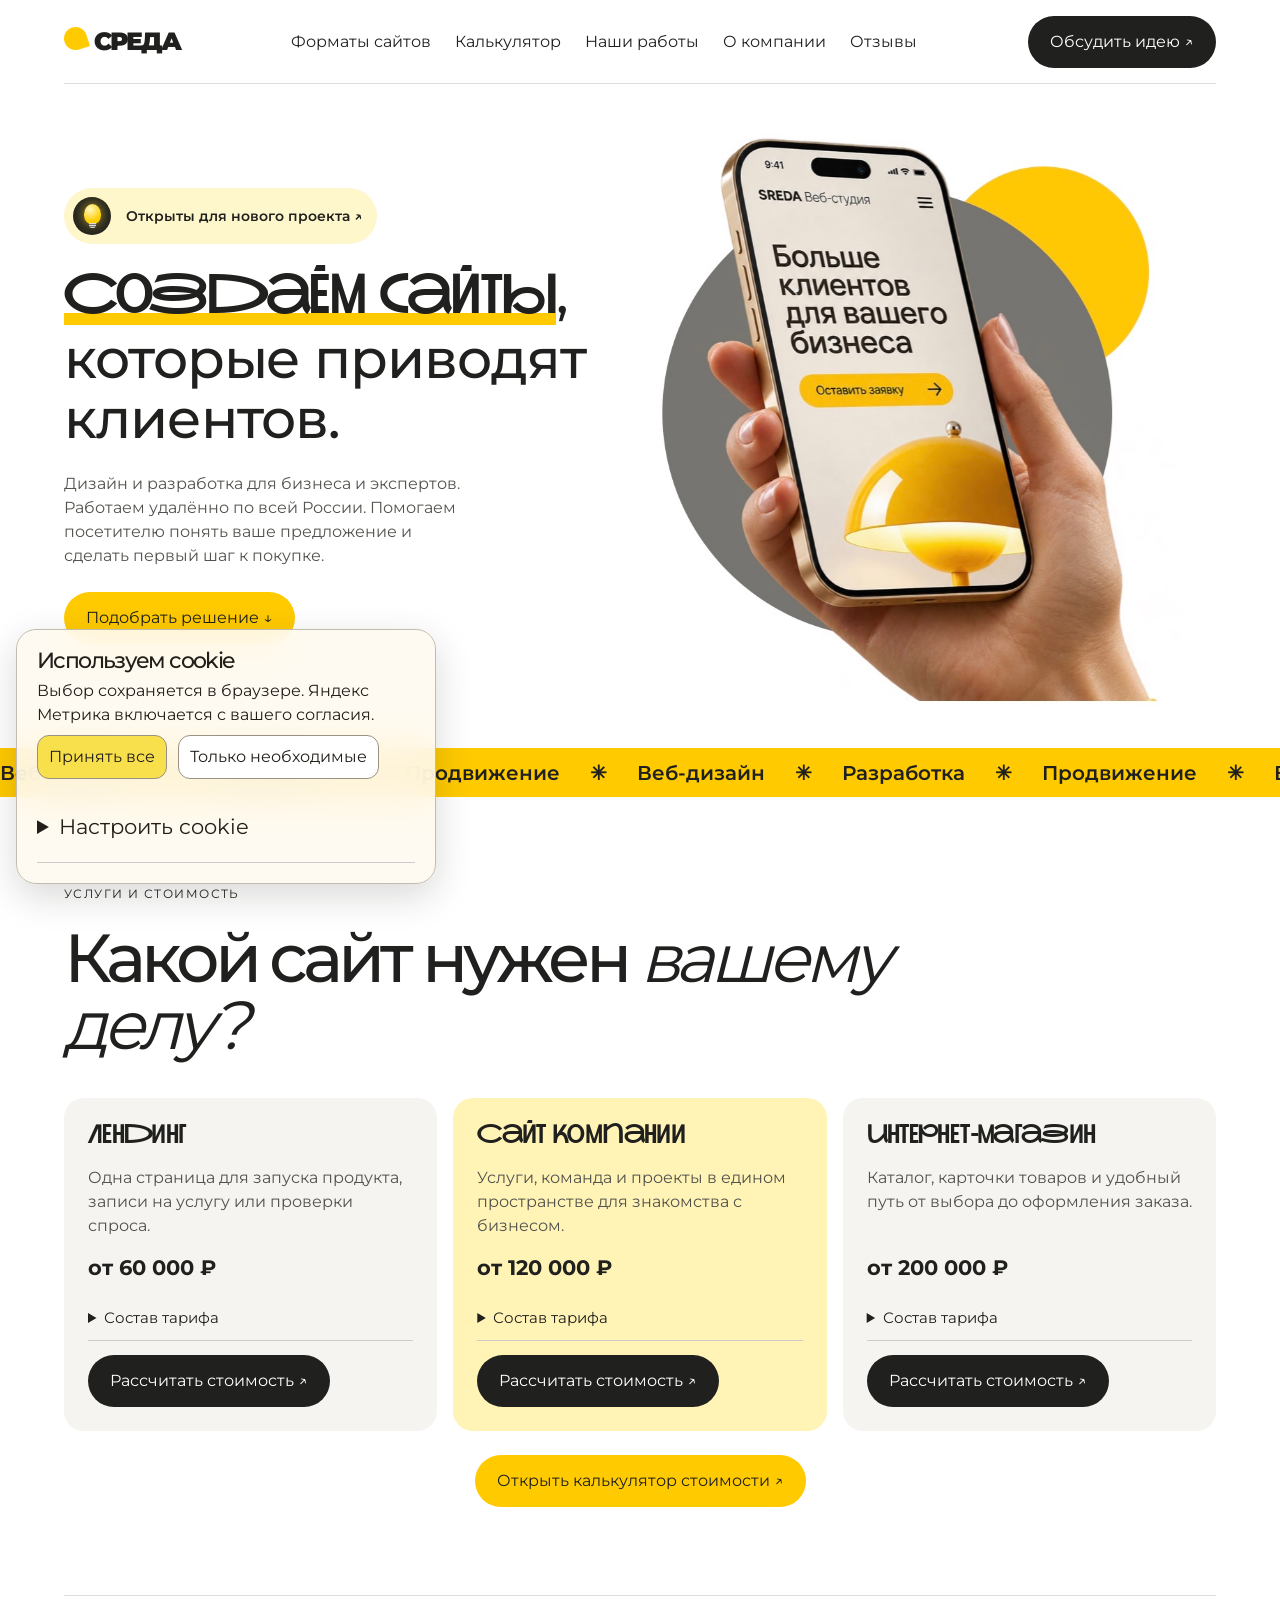
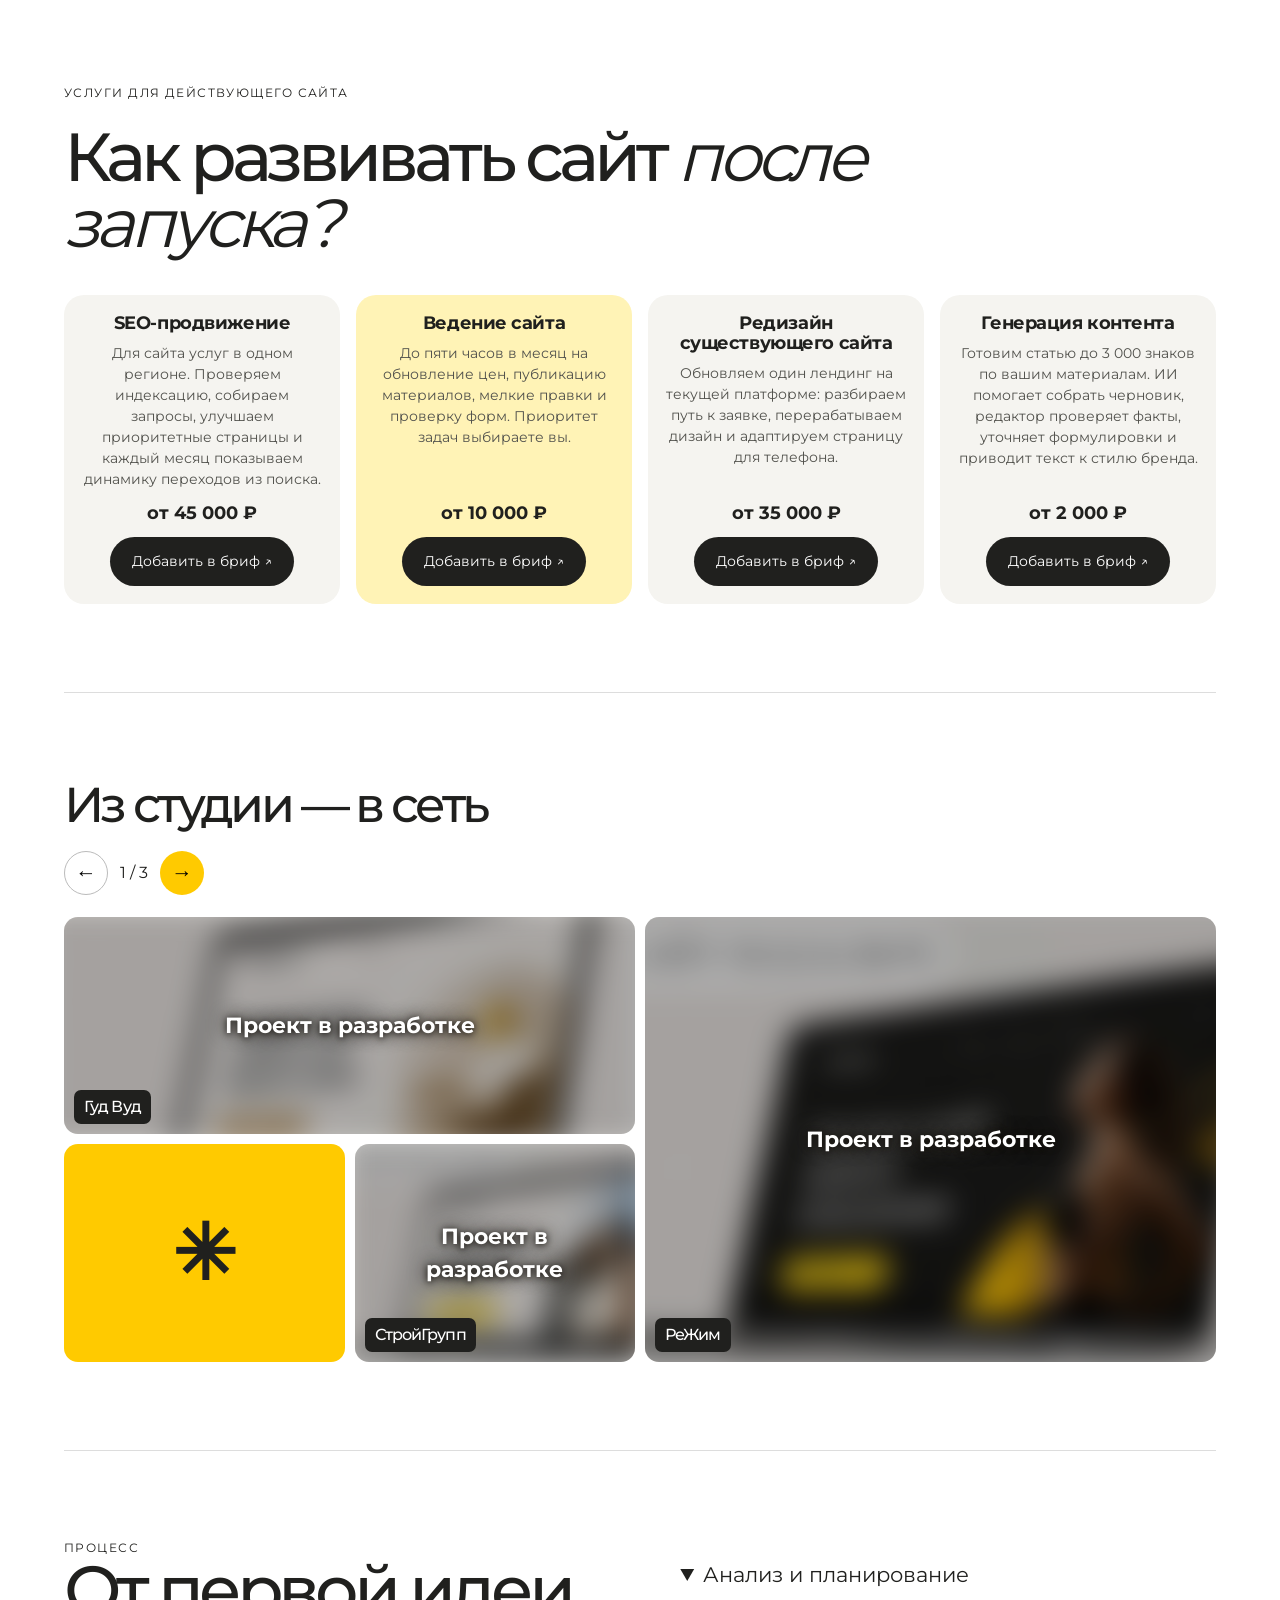
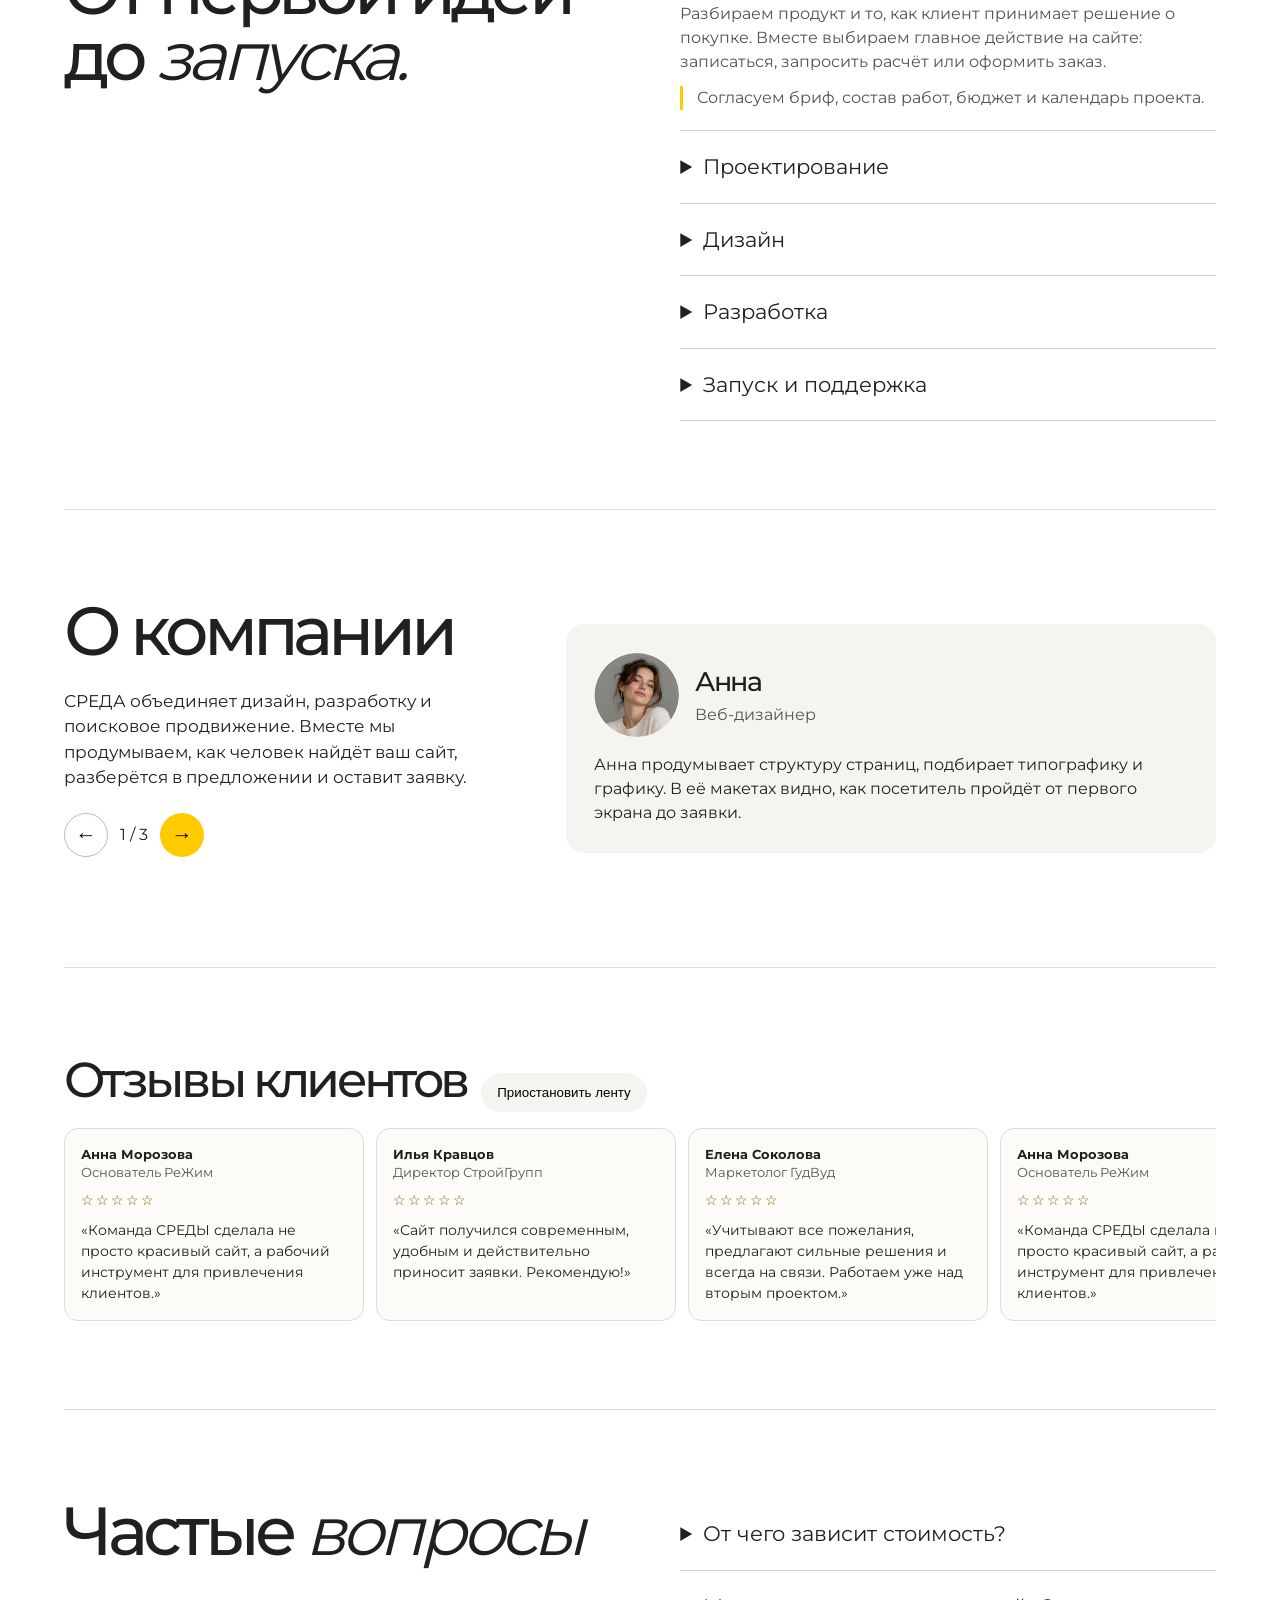
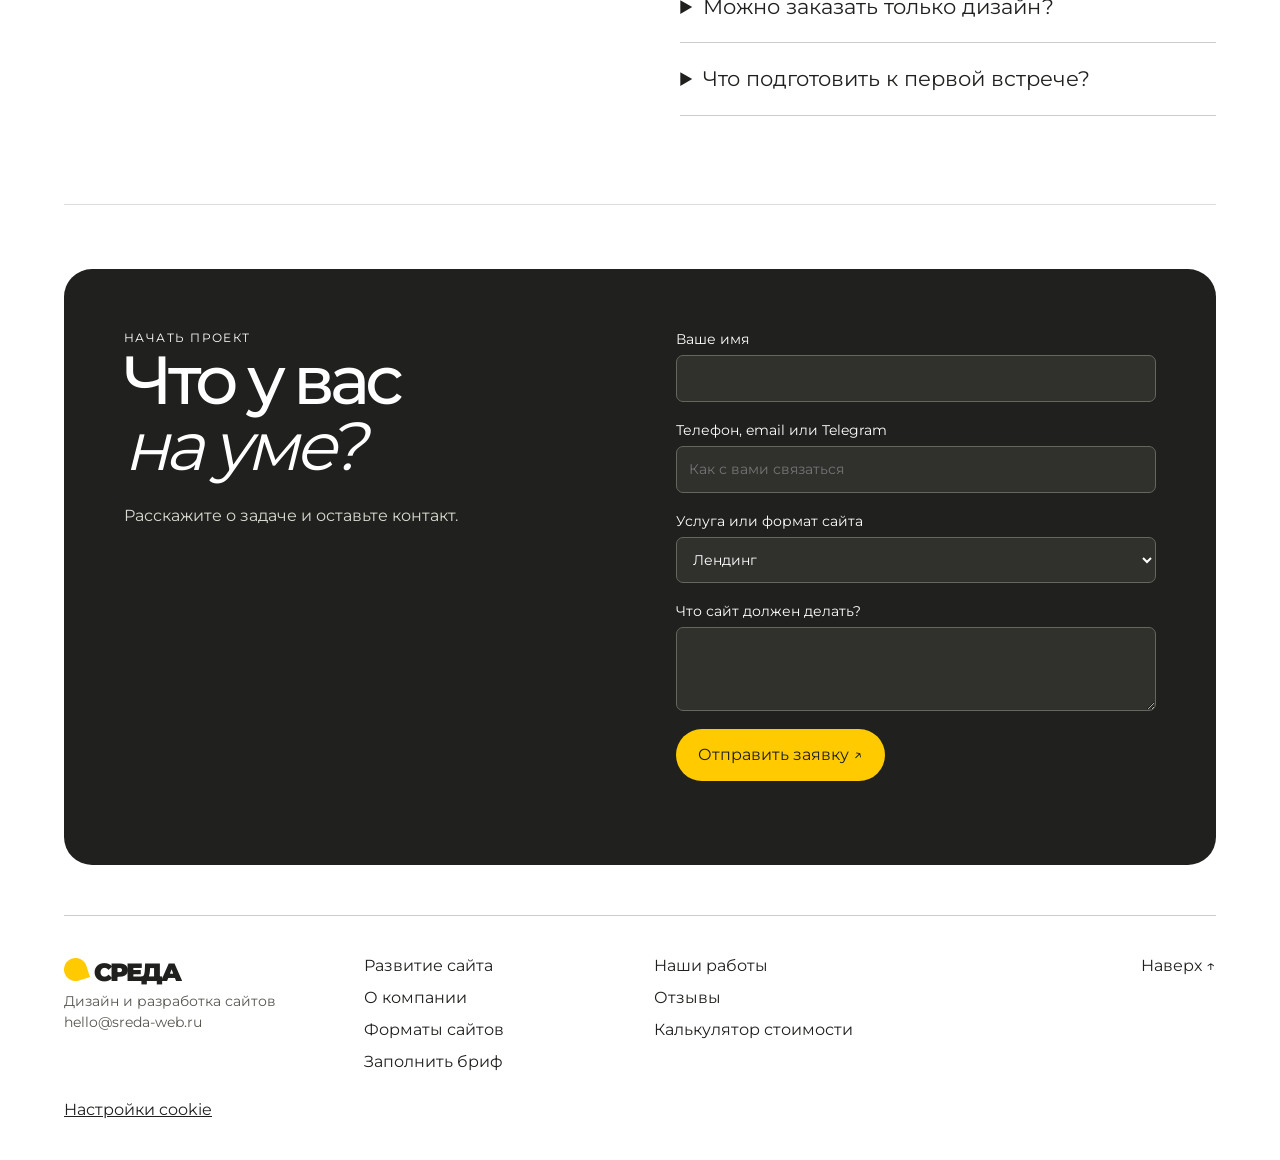
==== commit c9207b09: "Обновить текст брифа и добавить почту в футер" ====
--- a/index.html
+++ b/index.html
@@ -9,7 +9,7 @@
 <meta property="og:description" content="Создаём лендинги, сайты компаний и интернет-магазины для бизнеса по всей России. Работаем удалённо: дизайн, разработка, SEO и поддержка. Лендинг от 60 000 ₽.">
 <meta property="og:url" content="https://sreda-web.ru/">
 <script type="application/ld+json">{"@context":"https://schema.org","@type":"Organization","name":"СРЕДА","url":"https://sreda-web.ru/","description":"Веб-студия: дизайн, разработка, редизайн и сопровождение сайтов. Работаем удалённо с заказчиками по всей России.","areaServed":{"@type":"Country","name":"Россия"}}</script><link rel="stylesheet" href="sreda.css"><link rel="stylesheet" href="site-updates.css"><script src="site-consent.js" defer></script>
-<div class="reading" aria-hidden="true"></div><header><a class="brand" href="#"><i></i>СРЕДА</a><nav><a href="#formats">Форматы сайтов</a><a href="#calculator">Калькулятор</a><a href="#portfolio">Наши работы</a><a href="#about">О компании</a><a href="#reviews">Отзывы</a></nav><a class="btn" href="#brief">Обсудить идею ↗</a></header><main><section class="hero"><div><a class="availability" href="#brief"><span class="bulb" aria-hidden="true"><i></i></span><span>Открыты для нового проекта ↗</span></a><h1><span><em>Создаём сайты</em>,</span> <span>которые приводят</span> <span>клиентов.</span></h1><p>Дизайн и разработка для бизнеса и экспертов. Работаем удалённо по всей России. Помогаем посетителю понять ваше предложение и сделать первый шаг к покупке.</p><a class="btn yellow" href="#formats">Подобрать решение ↓</a></div><div class="scene"><img src="[data-uri]" alt="Рука держит смартфон с объёмным жёлтым объектом на экране"></div></section></main><div class="band" aria-label="Веб-дизайн, разработка и продвижение"><div class="marquee" aria-hidden="true"><span>Веб-дизайн     ✳     Разработка     ✳     Продвижение     ✳     Веб-дизайн     ✳     Разработка     ✳     Продвижение     ✳     Веб-дизайн     ✳     Разработка     ✳     Продвижение     ✳     Веб-дизайн     ✳     Разработка     ✳     Продвижение     ✳     </span><span>Веб-дизайн     ✳     Разработка     ✳     Продвижение     ✳     Веб-дизайн     ✳     Разработка     ✳     Продвижение     ✳     Веб-дизайн     ✳     Разработка     ✳     Продвижение     ✳     Веб-дизайн     ✳     Разработка     ✳     Продвижение     ✳     </span></div></div><main><section class="section" id="formats"><div class="label">Услуги и стоимость</div><h2>Какой сайт нужен <em>вашему делу?</em></h2><div class="grid"><article class="card"><h3>Лендинг</h3><p>Одна страница для запуска продукта, записи на услугу или проверки спроса.</p><strong class="price">от 60 000 ₽</strong><details class="scope"><summary>Состав тарифа</summary><b>Что входит</b><ul><li>Одна страница с последовательным рассказом об одном предложении.</li><li>Структура, адаптивный дизайн, вёрстка и форма заявки.</li></ul><b>Не входит в базовую цену</b><ul><li>Каталог с корзиной и личный кабинет.</li><li>Рекламный бюджет и продвижение после запуска.</li></ul></details><a class="btn" data-plan="landing" href="#calculator">Рассчитать стоимость ↗</a></article><article class="card"><h3>Сайт компании</h3><p>Услуги, команда и проекты в едином пространстве для знакомства с бизнесом.</p><strong class="price">от 120 000 ₽</strong><details class="scope"><summary>Состав тарифа</summary><b>Что входит</b><ul><li>Многостраничный сайт: у услуг, проектов и контактов свои адреса.</li><li>Навигация, дизайн основных типов страниц, мобильная версия и формы обращения.</li></ul><b>Не входит в базовую цену</b><ul><li>Корзина, оплата и синхронизация с учётной системой.</li><li>Регулярное наполнение и SEO после запуска.</li></ul></details><a class="btn" data-plan="business" href="#calculator">Рассчитать стоимость ↗</a></article><article class="card"><h3>Интернет-магазин</h3><p>Каталог, карточки товаров и удобный путь от выбора до оформления заказа.</p><strong class="price">от 200 000 ₽</strong><details class="scope"><summary>Состав тарифа</summary><b>Что входит</b><ul><li>Каталог с категориями и карточками товаров.</li><li>Адаптивный дизайн, корзина и оформление заказа с контактами покупателя.</li></ul><b>Не входит в базовую цену</b><ul><li>Интеграции с 1С и маркетплейсами.</li><li>Фотосъёмка товаров, массовое наполнение и комиссии платёжных сервисов.</li></ul></details><a class="btn" data-plan="shop" href="#calculator">Рассчитать стоимость ↗</a></article></div><div class="calc-launch"><button type="button" class="btn yellow" data-calculator aria-haspopup="dialog">Открыть калькулятор стоимости ↗</button></div></section><section id="site-services" class="section"><div class="label">Услуги для действующего сайта</div><h2>Как развивать сайт <em>после запуска?</em></h2><div class="service-menu"><article class="card"><h3>SEO-продвижение</h3><p>Для сайта услуг в одном регионе. Проверяем индексацию, собираем запросы, улучшаем приоритетные страницы и каждый месяц показываем динамику переходов из поиска.</p><strong class="price">от 45 000 ₽</strong><a class="btn" href="#brief" data-service="SEO-продвижение" data-rate="от 45 000 ₽ / месяц">Добавить в бриф ↗</a></article><article class="card"><h3>Ведение сайта</h3><p>До пяти часов в месяц на обновление цен, публикацию материалов, мелкие правки и проверку форм. Приоритет задач выбираете вы.</p><strong class="price">от 10 000 ₽</strong><a class="btn" href="#brief" data-service="Ведение сайта" data-rate="от 10 000 ₽ / месяц">Добавить в бриф ↗</a></article><article class="card"><h3>Редизайн существующего сайта</h3><p>Обновляем один лендинг на текущей платформе: разбираем путь к заявке, перерабатываем дизайн и адаптируем страницу для телефона.</p><strong class="price">от 35 000 ₽</strong><a class="btn" href="#brief" data-service="Редизайн существующего сайта" data-rate="от 35 000 ₽ / проект">Добавить в бриф ↗</a></article><article class="card"><h3>Генерация контента</h3><p>Готовим статью до 3 000 знаков по вашим материалам. ИИ помогает собрать черновик, редактор проверяет факты, уточняет формулировки и приводит текст к стилю бренда.</p><strong class="price">от 2 000 ₽</strong><a class="btn" href="#brief" data-service="Генерация контента" data-rate="от 2 000 ₽ / статья">Добавить в бриф ↗</a></article></div></section><section id="portfolio" class="section project-wall"><div><h2>Из студии — в сеть</h2><div class="controls"><button type="button" aria-label="Предыдущая композиция">←</button><span aria-live="polite">1 / 3</span><button type="button" aria-label="Следующая композиция">→</button></div></div><div class="mosaic"><article class="case"><img src="[data-uri]" alt=""><p class="project-status">Проект в разработке</p><h3>Гуд Вуд</h3><p>Каталог дизайнерской мебели</p></article><article class="case"><img src="[data-uri]" alt=""><p class="project-status">Проект в разработке</p><h3>РеЖим</h3><p>Сайт фитнес-клуба</p></article><article class="case"><img src="[data-uri]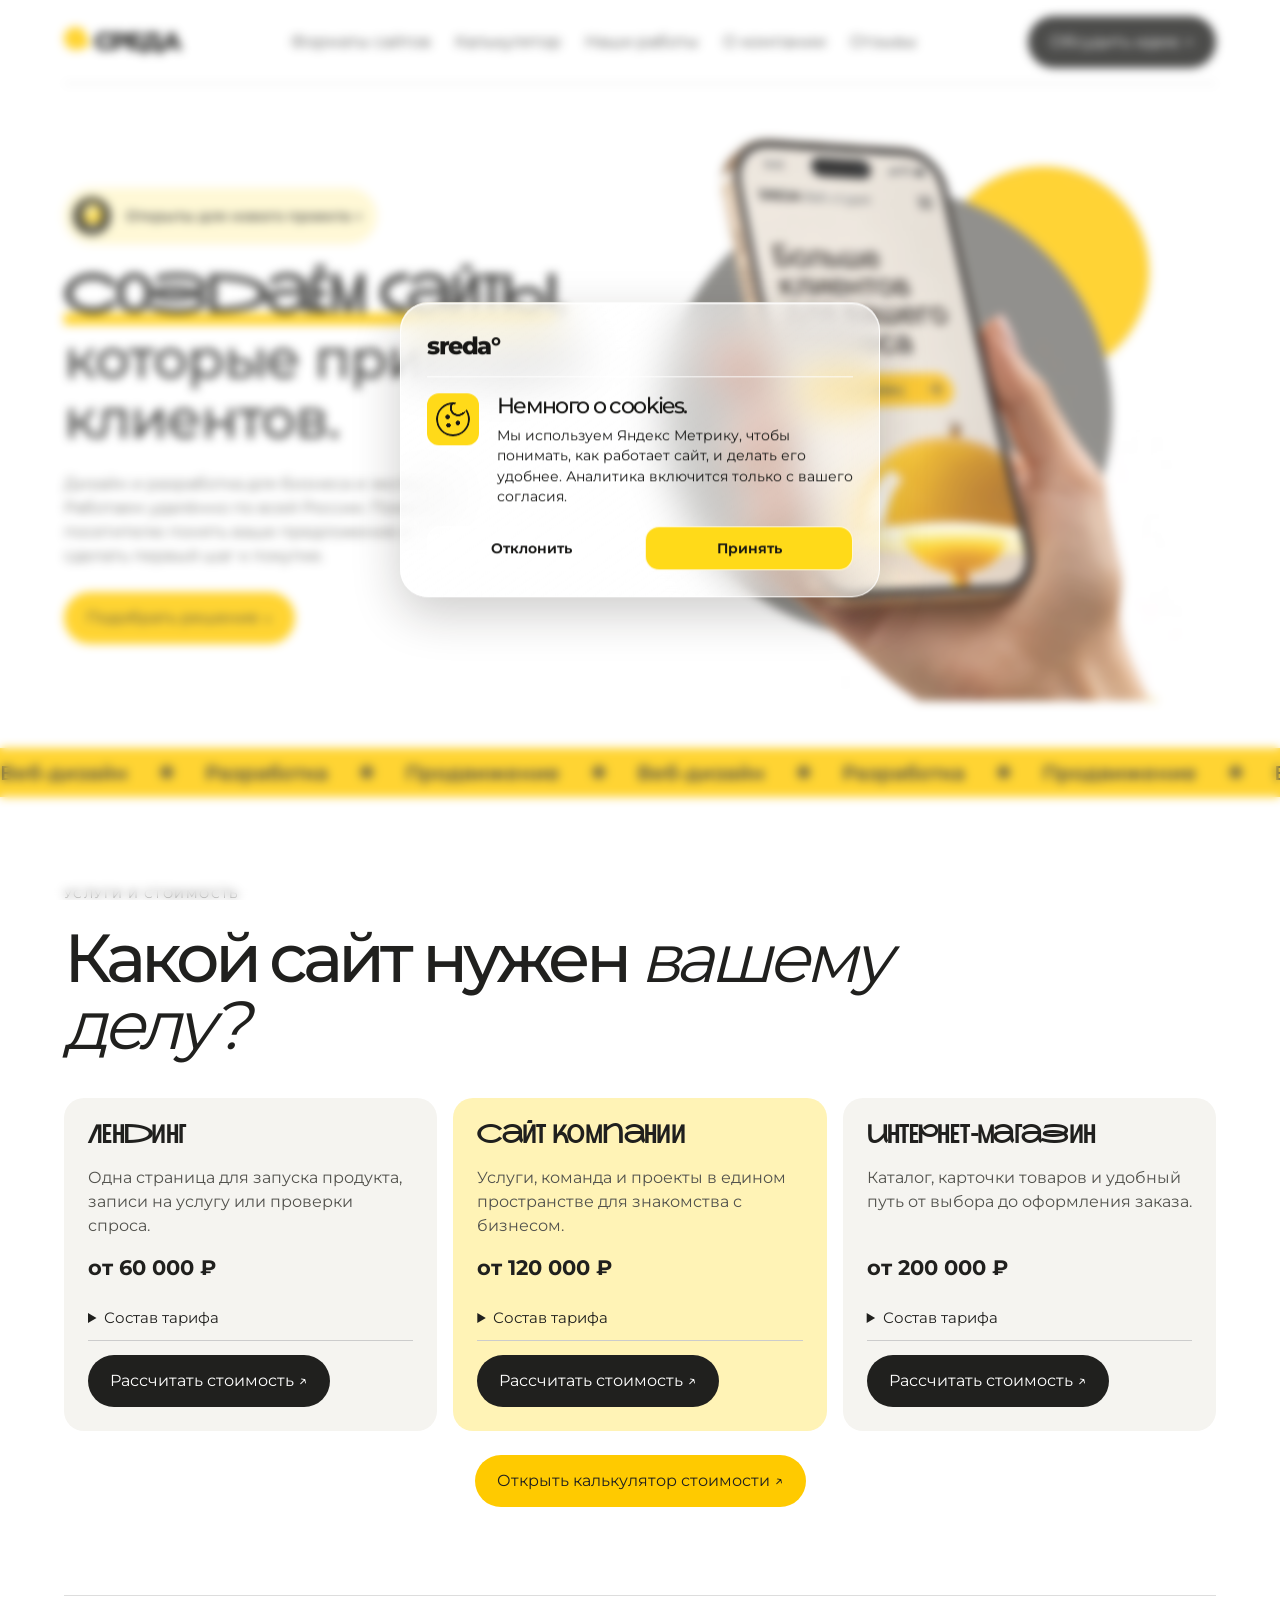
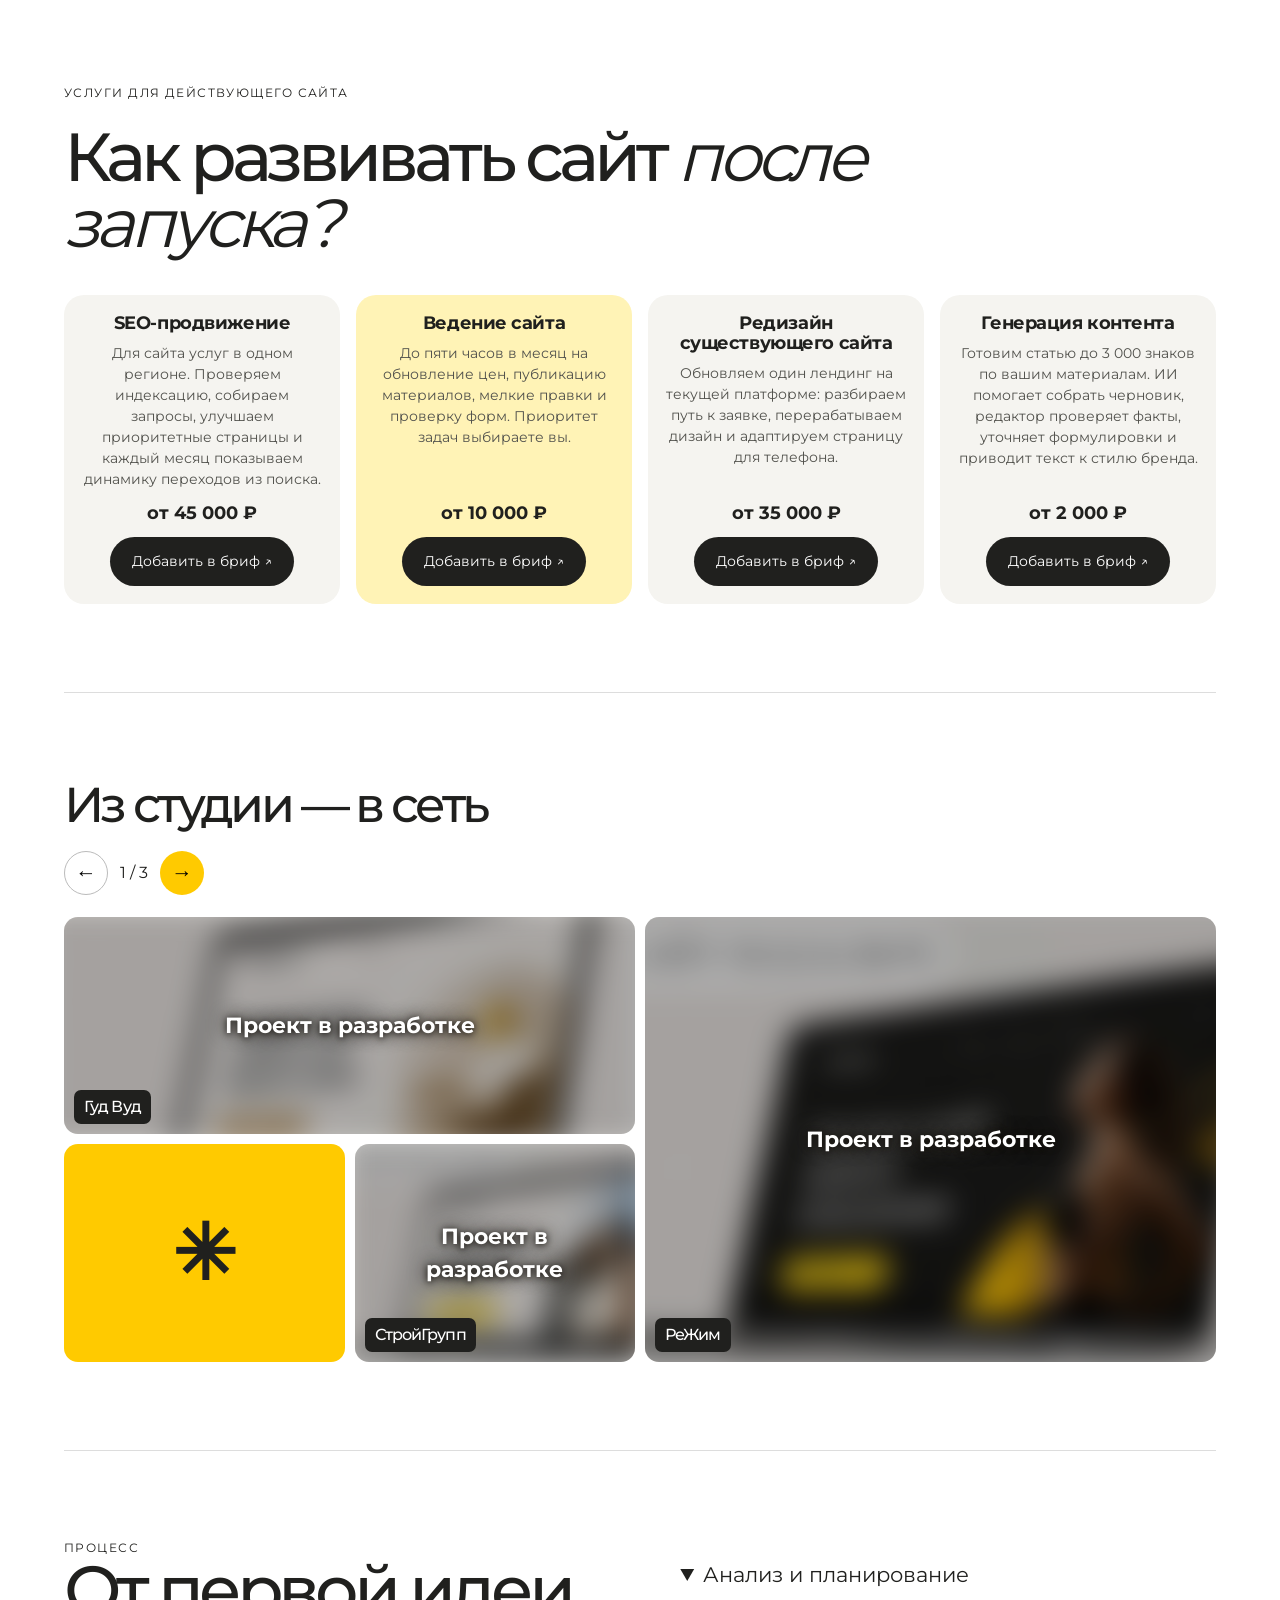
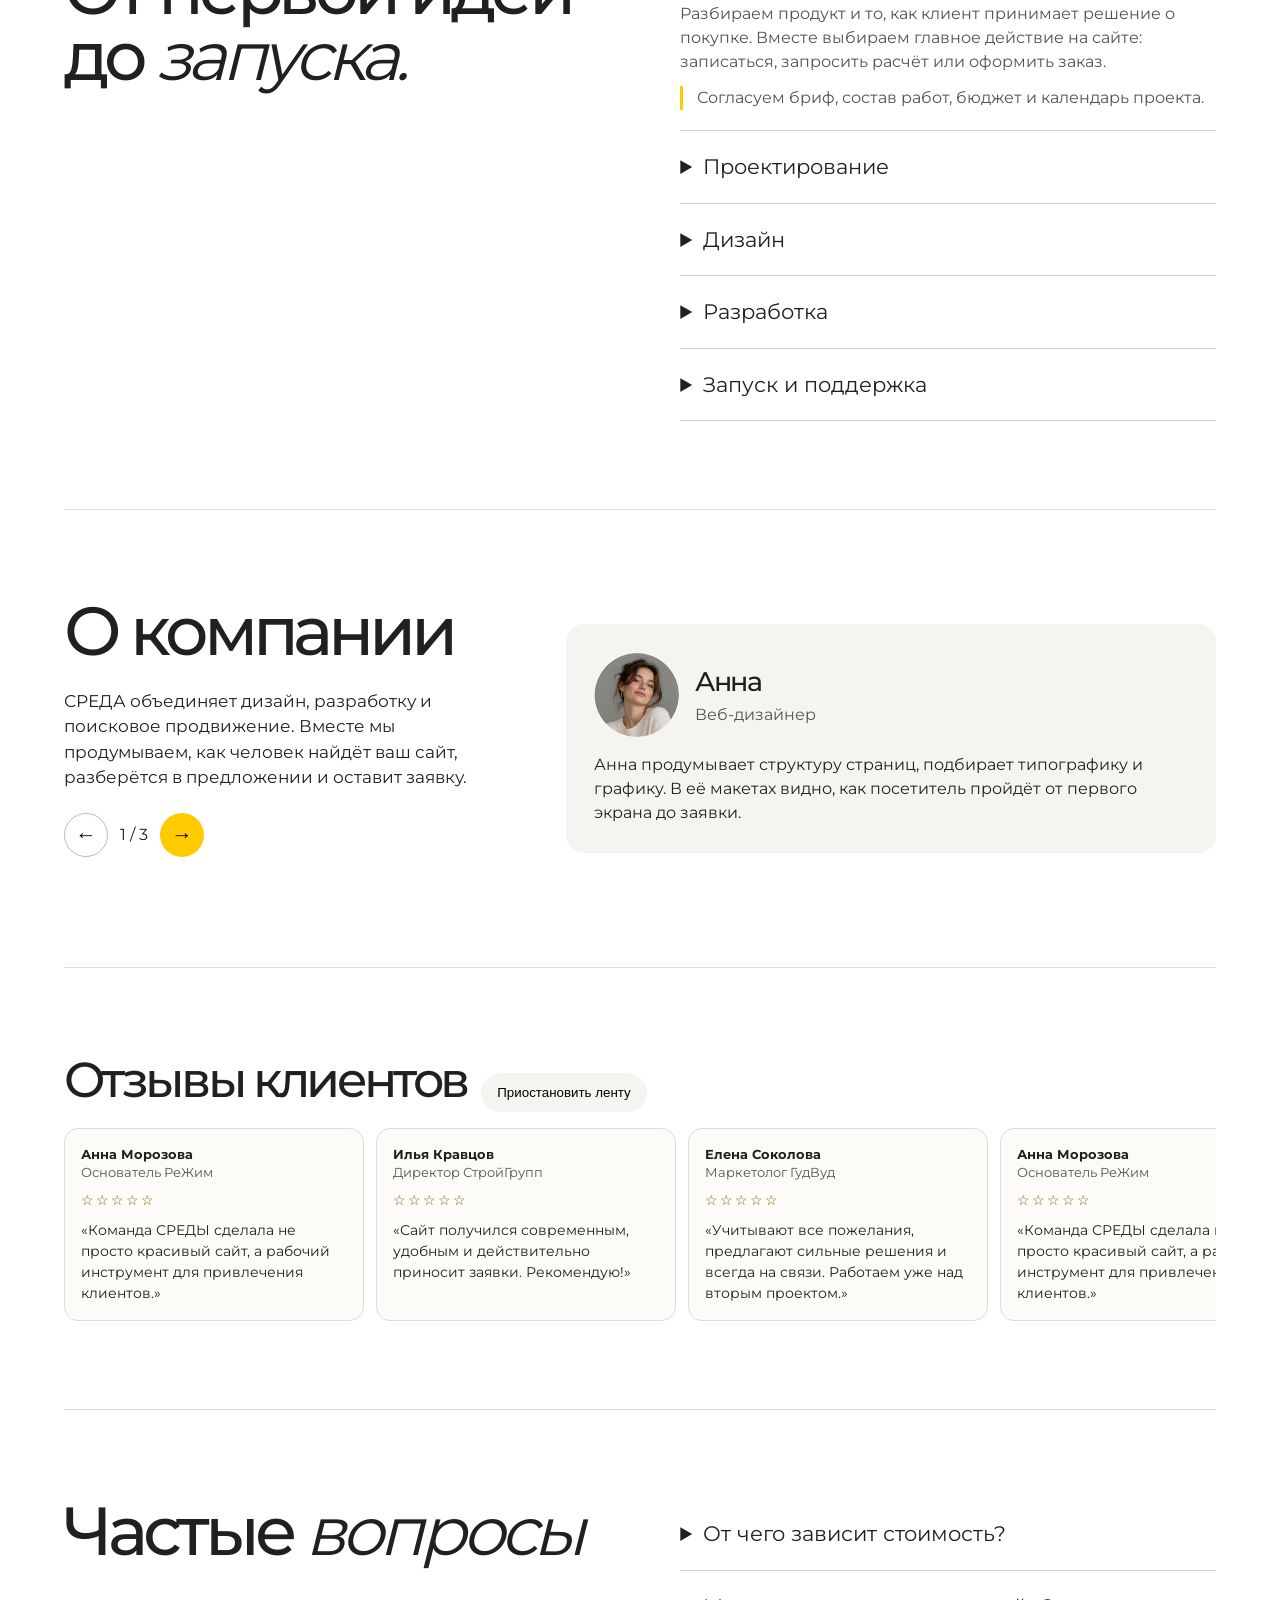
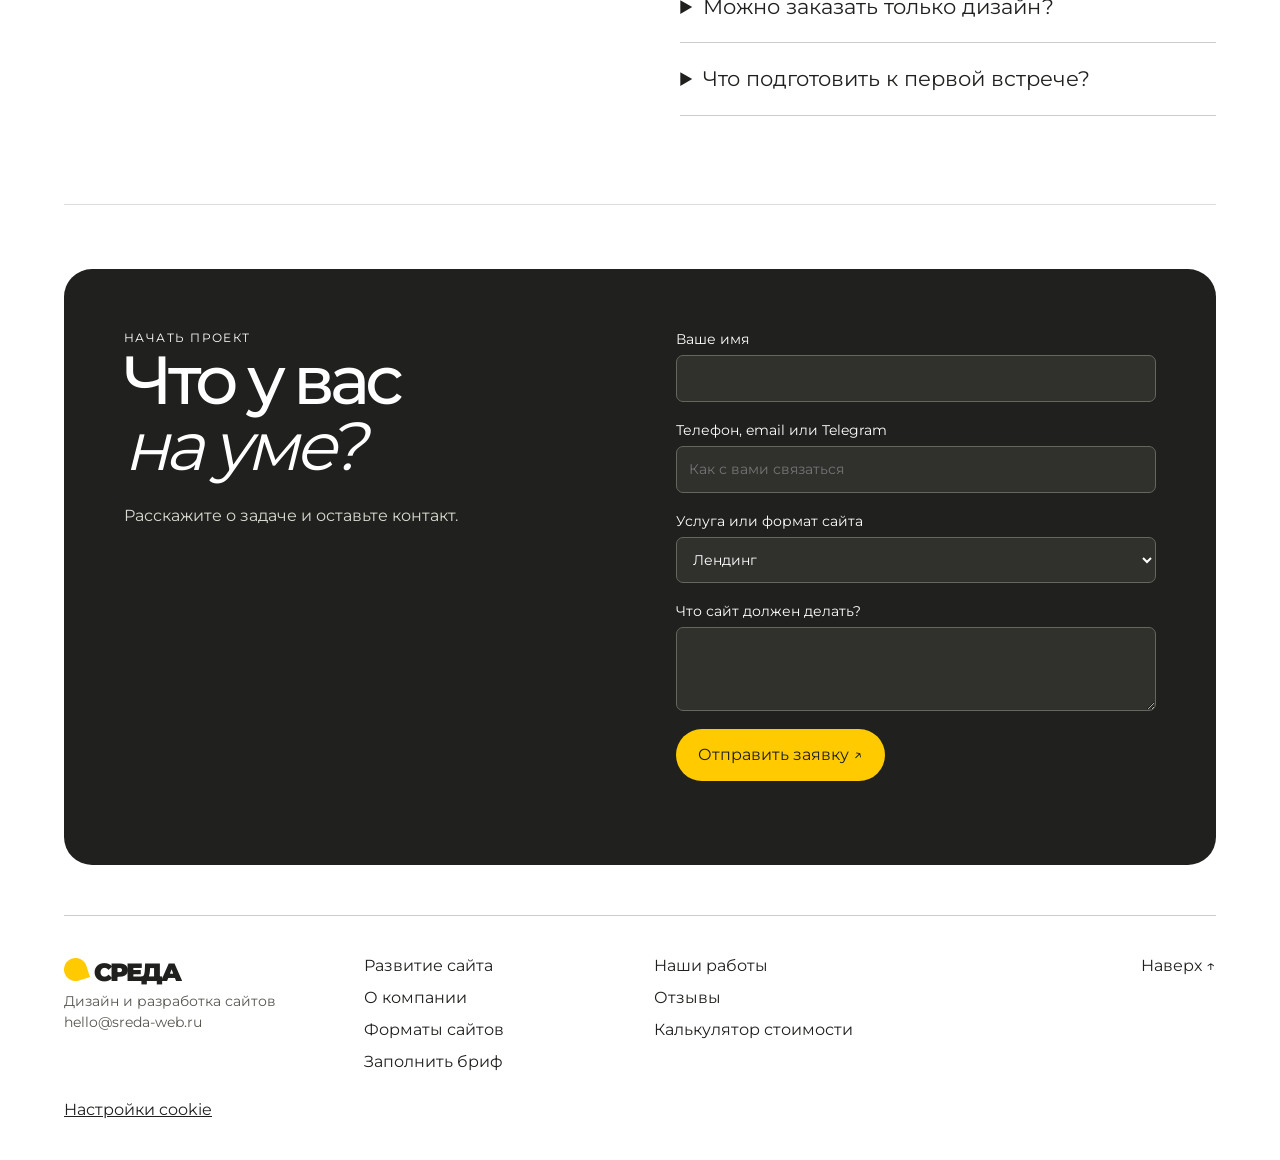
==== commit 7e39f354: "Обновить дизайн cookie-баннера по референсу" ====
--- a/index.html
+++ b/index.html
@@ -8,7 +8,7 @@
 <meta property="og:title" content="Создание сайтов под ключ по России — студия СРЕДА">
 <meta property="og:description" content="Создаём лендинги, сайты компаний и интернет-магазины для бизнеса по всей России. Работаем удалённо: дизайн, разработка, SEO и поддержка. Лендинг от 60 000 ₽.">
 <meta property="og:url" content="https://sreda-web.ru/">
-<script type="application/ld+json">{"@context":"https://schema.org","@type":"Organization","name":"СРЕДА","url":"https://sreda-web.ru/","description":"Веб-студия: дизайн, разработка, редизайн и сопровождение сайтов. Работаем удалённо с заказчиками по всей России.","areaServed":{"@type":"Country","name":"Россия"}}</script><link rel="stylesheet" href="sreda.css"><link rel="stylesheet" href="site-updates.css"><script src="site-consent.js" defer></script>
+<script type="application/ld+json">{"@context":"https://schema.org","@type":"Organization","name":"СРЕДА","url":"https://sreda-web.ru/","description":"Веб-студия: дизайн, разработка, редизайн и сопровождение сайтов. Работаем удалённо с заказчиками по всей России.","areaServed":{"@type":"Country","name":"Россия"}}</script><link rel="stylesheet" href="sreda.css"><link rel="stylesheet" href="site-updates.css?v=cookie-card"><script src="site-consent.js" defer></script>
 <div class="reading" aria-hidden="true"></div><header><a class="brand" href="#"><i></i>СРЕДА</a><nav><a href="#formats">Форматы сайтов</a><a href="#calculator">Калькулятор</a><a href="#portfolio">Наши работы</a><a href="#about">О компании</a><a href="#reviews">Отзывы</a></nav><a class="btn" href="#brief">Обсудить идею ↗</a></header><main><section class="hero"><div><a class="availability" href="#brief"><span class="bulb" aria-hidden="true"><i></i></span><span>Открыты для нового проекта ↗</span></a><h1><span><em>Создаём сайты</em>,</span> <span>которые приводят</span> <span>клиентов.</span></h1><p>Дизайн и разработка для бизнеса и экспертов. Работаем удалённо по всей России. Помогаем посетителю понять ваше предложение и сделать первый шаг к покупке.</p><a class="btn yellow" href="#formats">Подобрать решение ↓</a></div><div class="scene"><img src="[data-uri]" alt="Рука держит смартфон с объёмным жёлтым объектом на экране"></div></section></main><div class="band" aria-label="Веб-дизайн, разработка и продвижение"><div class="marquee" aria-hidden="true"><span>Веб-дизайн     ✳     Разработка     ✳     Продвижение     ✳     Веб-дизайн     ✳     Разработка     ✳     Продвижение     ✳     Веб-дизайн     ✳     Разработка     ✳     Продвижение     ✳     Веб-дизайн     ✳     Разработка     ✳     Продвижение     ✳     </span><span>Веб-дизайн     ✳     Разработка     ✳     Продвижение     ✳     Веб-дизайн     ✳     Разработка     ✳     Продвижение     ✳     Веб-дизайн     ✳     Разработка     ✳     Продвижение     ✳     Веб-дизайн     ✳     Разработка     ✳     Продвижение     ✳     </span></div></div><main><section class="section" id="formats"><div class="label">Услуги и стоимость</div><h2>Какой сайт нужен <em>вашему делу?</em></h2><div class="grid"><article class="card"><h3>Лендинг</h3><p>Одна страница для запуска продукта, записи на услугу или проверки спроса.</p><strong class="price">от 60 000 ₽</strong><details class="scope"><summary>Состав тарифа</summary><b>Что входит</b><ul><li>Одна страница с последовательным рассказом об одном предложении.</li><li>Структура, адаптивный дизайн, вёрстка и форма заявки.</li></ul><b>Не входит в базовую цену</b><ul><li>Каталог с корзиной и личный кабинет.</li><li>Рекламный бюджет и продвижение после запуска.</li></ul></details><a class="btn" data-plan="landing" href="#calculator">Рассчитать стоимость ↗</a></article><article class="card"><h3>Сайт компании</h3><p>Услуги, команда и проекты в едином пространстве для знакомства с бизнесом.</p><strong class="price">от 120 000 ₽</strong><details class="scope"><summary>Состав тарифа</summary><b>Что входит</b><ul><li>Многостраничный сайт: у услуг, проектов и контактов свои адреса.</li><li>Навигация, дизайн основных типов страниц, мобильная версия и формы обращения.</li></ul><b>Не входит в базовую цену</b><ul><li>Корзина, оплата и синхронизация с учётной системой.</li><li>Регулярное наполнение и SEO после запуска.</li></ul></details><a class="btn" data-plan="business" href="#calculator">Рассчитать стоимость ↗</a></article><article class="card"><h3>Интернет-магазин</h3><p>Каталог, карточки товаров и удобный путь от выбора до оформления заказа.</p><strong class="price">от 200 000 ₽</strong><details class="scope"><summary>Состав тарифа</summary><b>Что входит</b><ul><li>Каталог с категориями и карточками товаров.</li><li>Адаптивный дизайн, корзина и оформление заказа с контактами покупателя.</li></ul><b>Не входит в базовую цену</b><ul><li>Интеграции с 1С и маркетплейсами.</li><li>Фотосъёмка товаров, массовое наполнение и комиссии платёжных сервисов.</li></ul></details><a class="btn" data-plan="shop" href="#calculator">Рассчитать стоимость ↗</a></article></div><div class="calc-launch"><button type="button" class="btn yellow" data-calculator aria-haspopup="dialog">Открыть калькулятор стоимости ↗</button></div></section><section id="site-services" class="section"><div class="label">Услуги для действующего сайта</div><h2>Как развивать сайт <em>после запуска?</em></h2><div class="service-menu"><article class="card"><h3>SEO-продвижение</h3><p>Для сайта услуг в одном регионе. Проверяем индексацию, собираем запросы, улучшаем приоритетные страницы и каждый месяц показываем динамику переходов из поиска.</p><strong class="price">от 45 000 ₽</strong><a class="btn" href="#brief" data-service="SEO-продвижение" data-rate="от 45 000 ₽ / месяц">Добавить в бриф ↗</a></article><article class="card"><h3>Ведение сайта</h3><p>До пяти часов в месяц на обновление цен, публикацию материалов, мелкие правки и проверку форм. Приоритет задач выбираете вы.</p><strong class="price">от 10 000 ₽</strong><a class="btn" href="#brief" data-service="Ведение сайта" data-rate="от 10 000 ₽ / месяц">Добавить в бриф ↗</a></article><article class="card"><h3>Редизайн существующего сайта</h3><p>Обновляем один лендинг на текущей платформе: разбираем путь к заявке, перерабатываем дизайн и адаптируем страницу для телефона.</p><strong class="price">от 35 000 ₽</strong><a class="btn" href="#brief" data-service="Редизайн существующего сайта" data-rate="от 35 000 ₽ / проект">Добавить в бриф ↗</a></article><article class="card"><h3>Генерация контента</h3><p>Готовим статью до 3 000 знаков по вашим материалам. ИИ помогает собрать черновик, редактор проверяет факты, уточняет формулировки и приводит текст к стилю бренда.</p><strong class="price">от 2 000 ₽</strong><a class="btn" href="#brief" data-service="Генерация контента" data-rate="от 2 000 ₽ / статья">Добавить в бриф ↗</a></article></div></section><section id="portfolio" class="section project-wall"><div><h2>Из студии — в сеть</h2><div class="controls"><button type="button" aria-label="Предыдущая композиция">←</button><span aria-live="polite">1 / 3</span><button type="button" aria-label="Следующая композиция">→</button></div></div><div class="mosaic"><article class="case"><img src="[data-uri]" alt=""><p class="project-status">Проект в разработке</p><h3>Гуд Вуд</h3><p>Каталог дизайнерской мебели</p></article><article class="case"><img src="[data-uri]" alt=""><p class="project-status">Проект в разработке</p><h3>РеЖим</h3><p>Сайт фитнес-клуба</p></article><article class="case"><img src="[data-uri]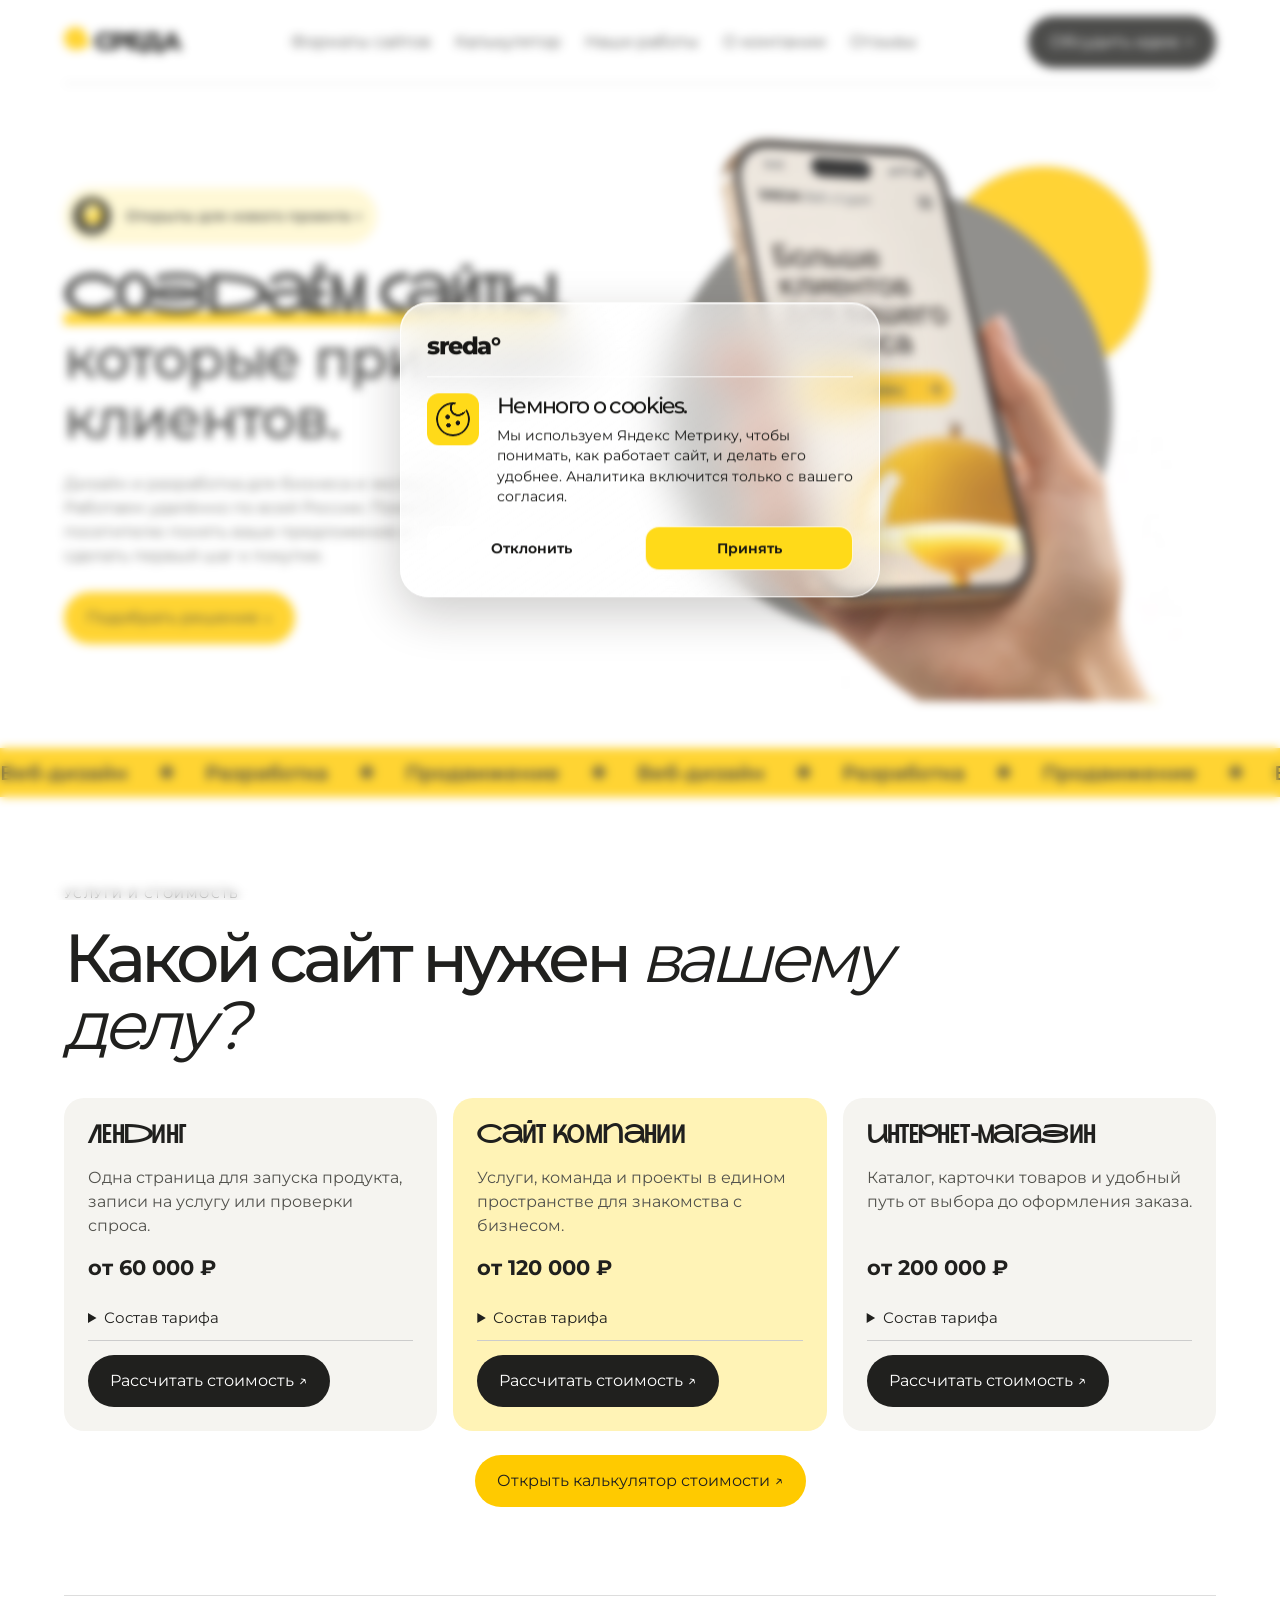
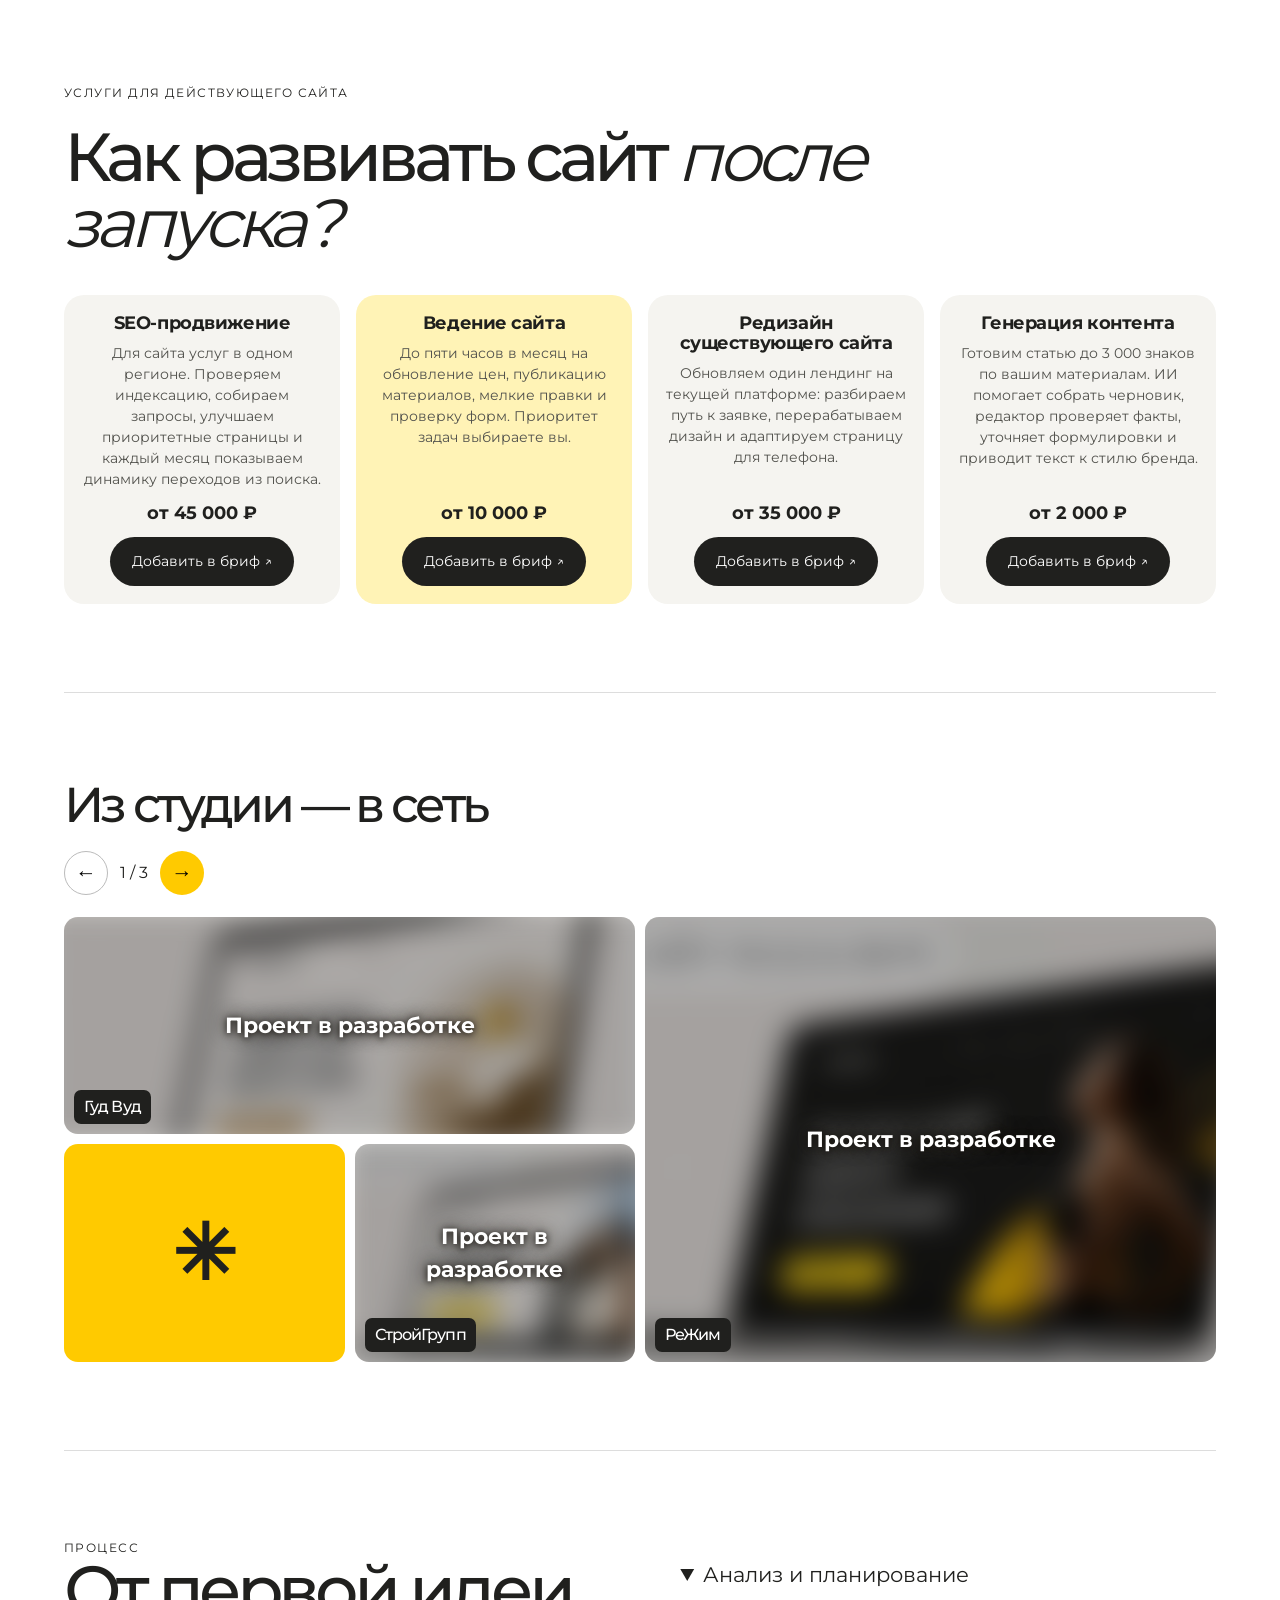
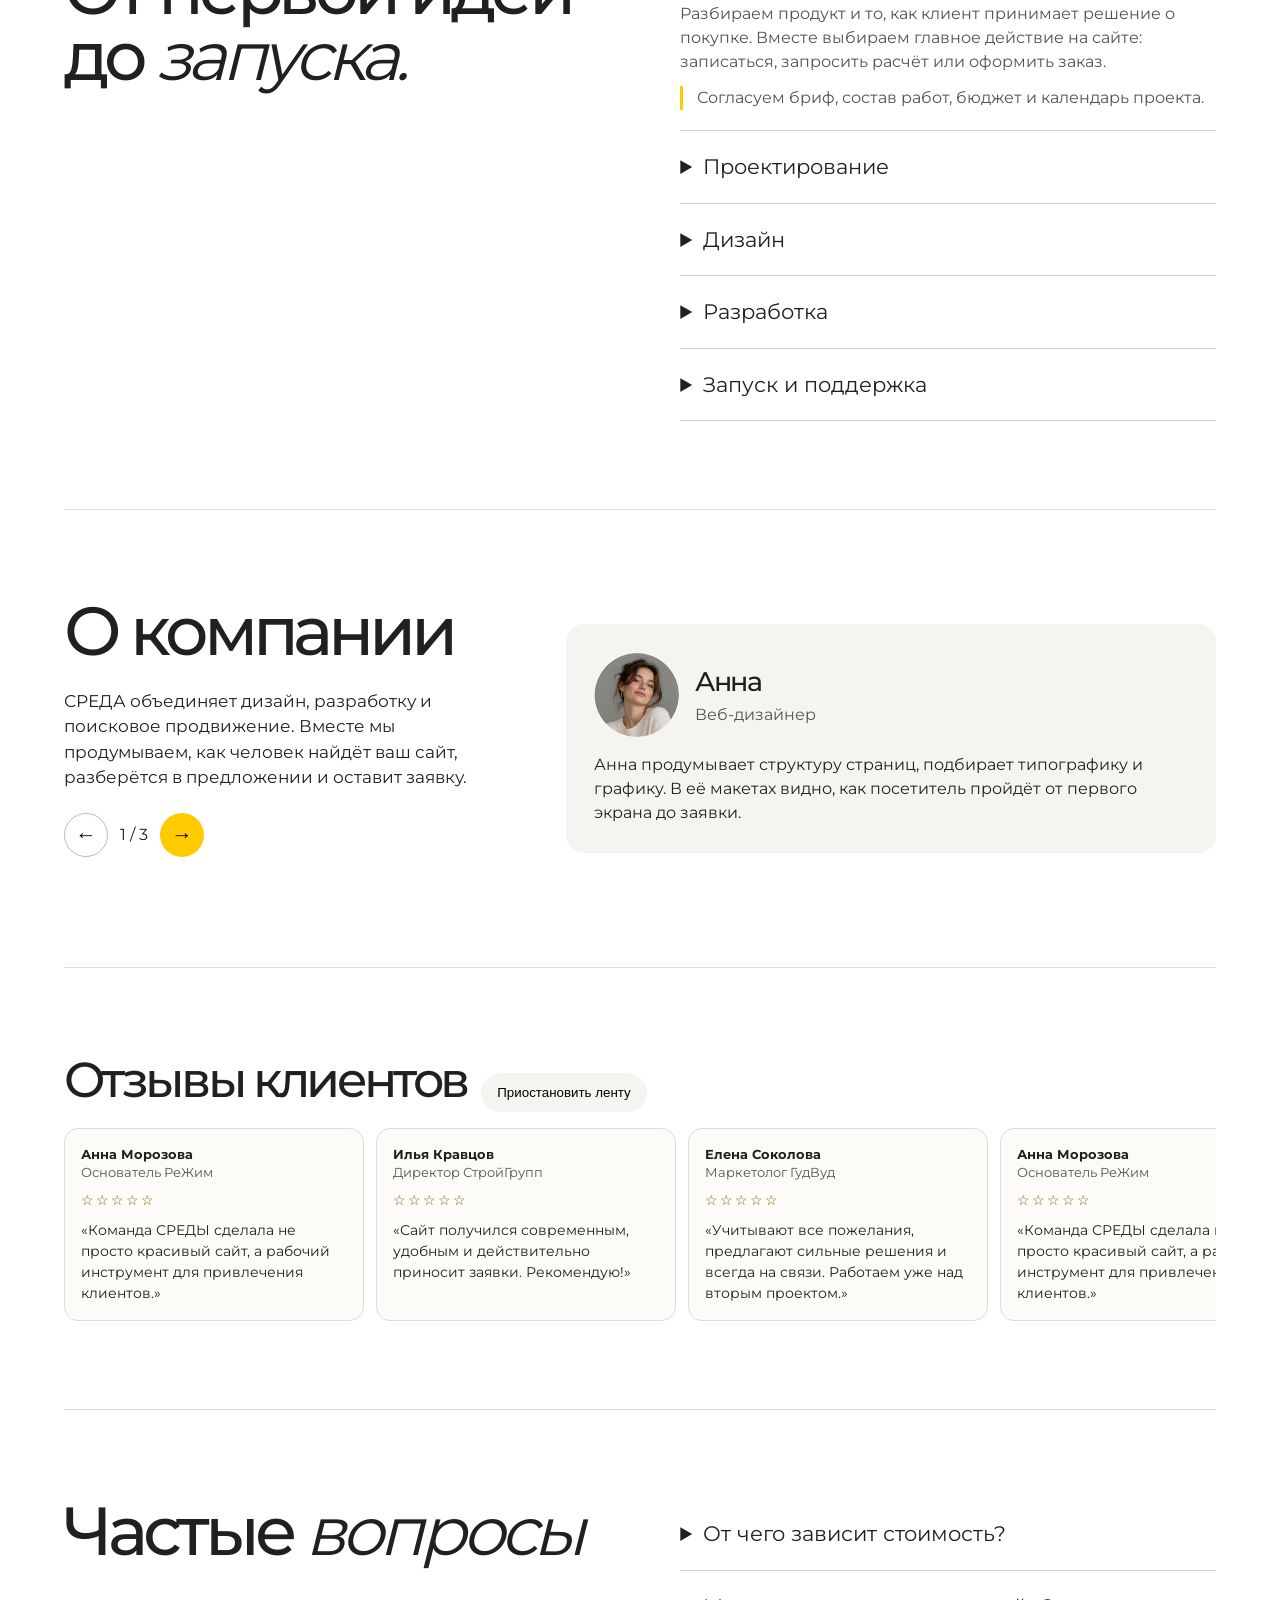
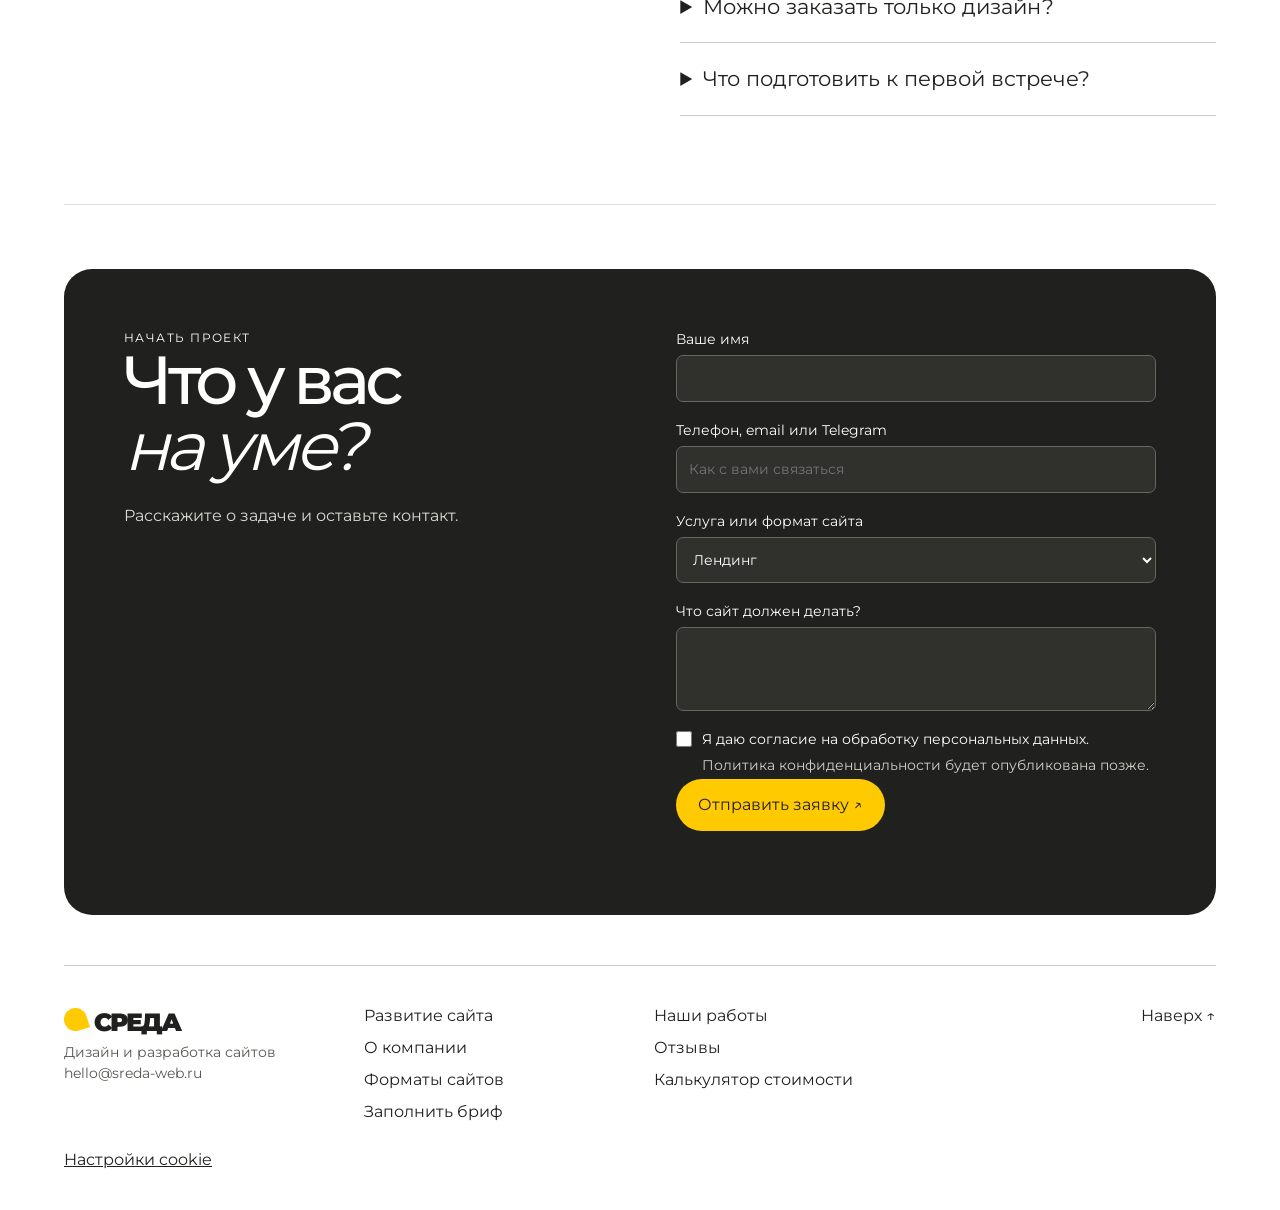
==== commit 83899878: "Добавить обязательное согласие в форму заявки" ====
--- a/index.html
+++ b/index.html
@@ -8,8 +8,11 @@
 <meta property="og:title" content="Создание сайтов под ключ по России — студия СРЕДА">
 <meta property="og:description" content="Создаём лендинги, сайты компаний и интернет-магазины для бизнеса по всей России. Работаем удалённо: дизайн, разработка, SEO и поддержка. Лендинг от 60 000 ₽.">
 <meta property="og:url" content="https://sreda-web.ru/">
-<script type="application/ld+json">{"@context":"https://schema.org","@type":"Organization","name":"СРЕДА","url":"https://sreda-web.ru/","description":"Веб-студия: дизайн, разработка, редизайн и сопровождение сайтов. Работаем удалённо с заказчиками по всей России.","areaServed":{"@type":"Country","name":"Россия"}}</script><link rel="stylesheet" href="sreda.css"><link rel="stylesheet" href="site-updates.css?v=cookie-card"><script src="site-consent.js" defer></script>
-<div class="reading" aria-hidden="true"></div><header><a class="brand" href="#"><i></i>СРЕДА</a><nav><a href="#formats">Форматы сайтов</a><a href="#calculator">Калькулятор</a><a href="#portfolio">Наши работы</a><a href="#about">О компании</a><a href="#reviews">Отзывы</a></nav><a class="btn" href="#brief">Обсудить идею ↗</a></header><main><section class="hero"><div><a class="availability" href="#brief"><span class="bulb" aria-hidden="true"><i></i></span><span>Открыты для нового проекта ↗</span></a><h1><span><em>Создаём сайты</em>,</span> <span>которые приводят</span> <span>клиентов.</span></h1><p>Дизайн и разработка для бизнеса и экспертов. Работаем удалённо по всей России. Помогаем посетителю понять ваше предложение и сделать первый шаг к покупке.</p><a class="btn yellow" href="#formats">Подобрать решение ↓</a></div><div class="scene"><img src="[data-uri]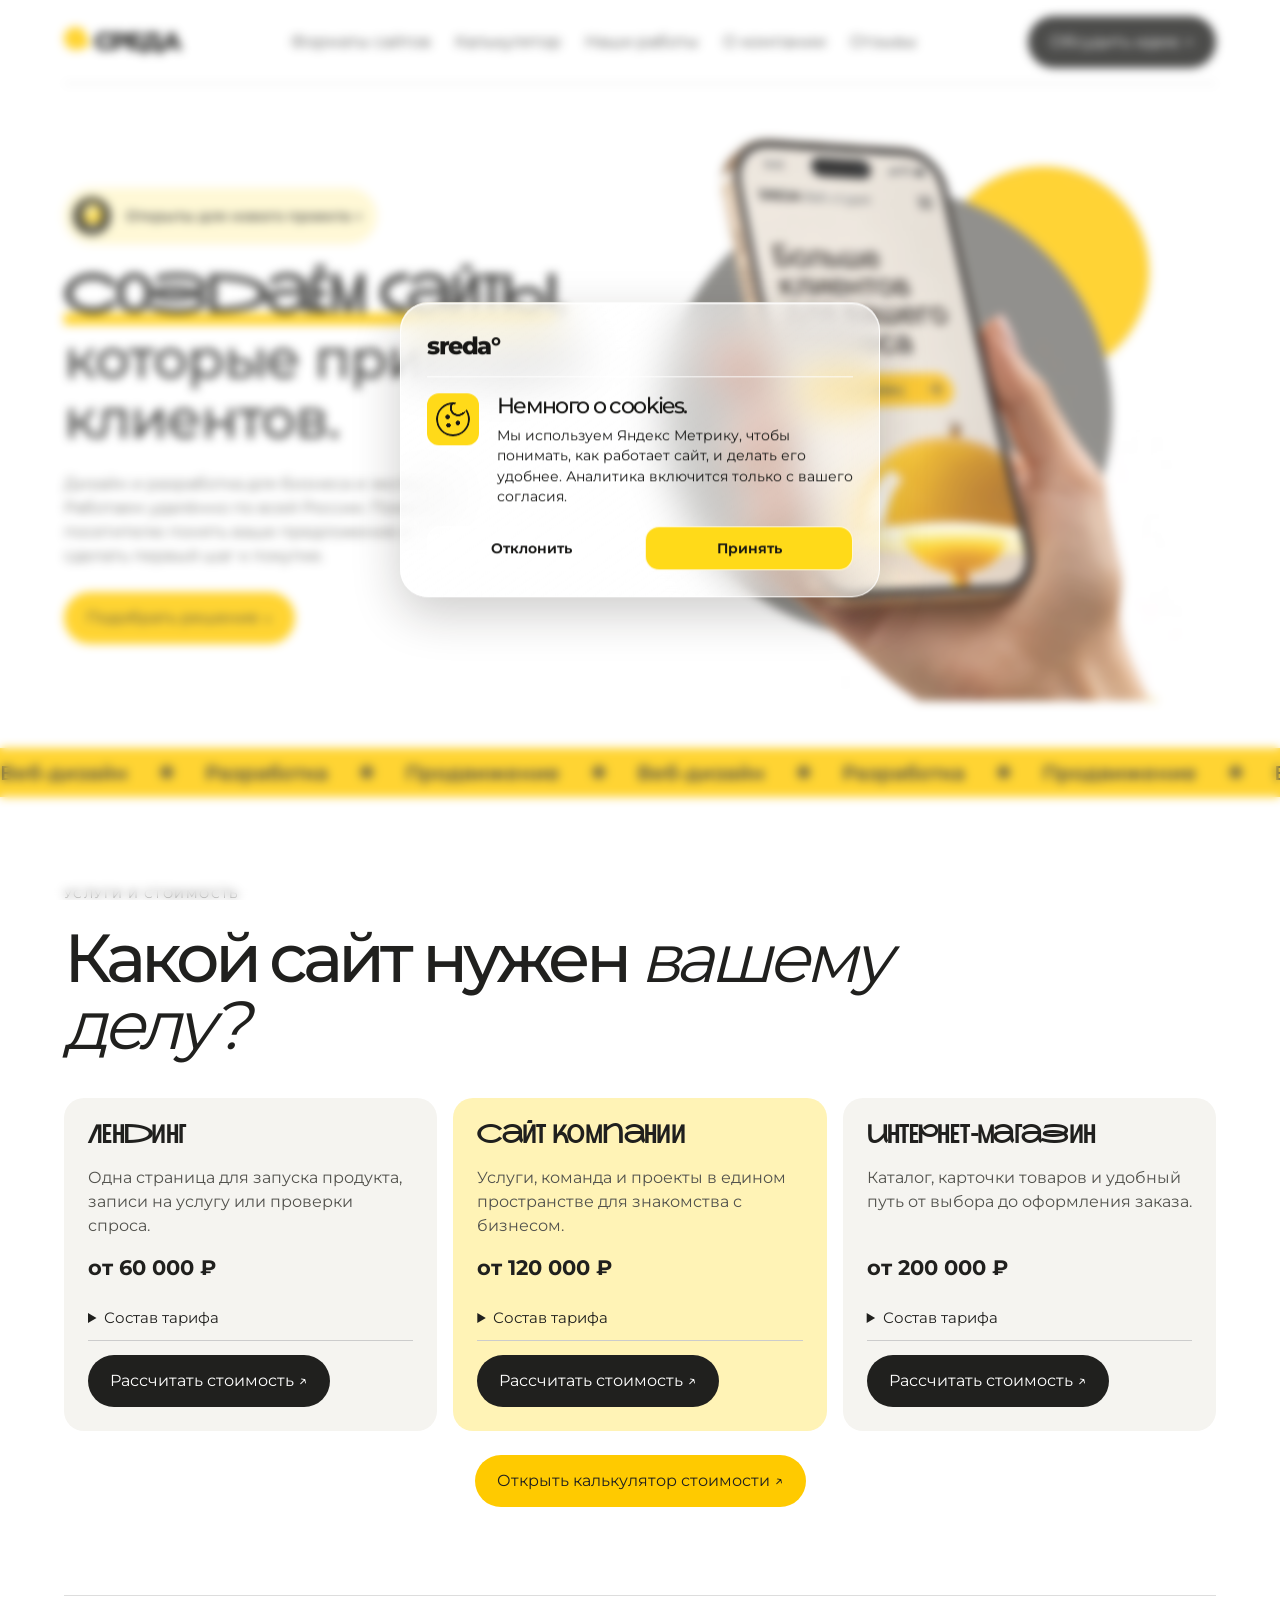
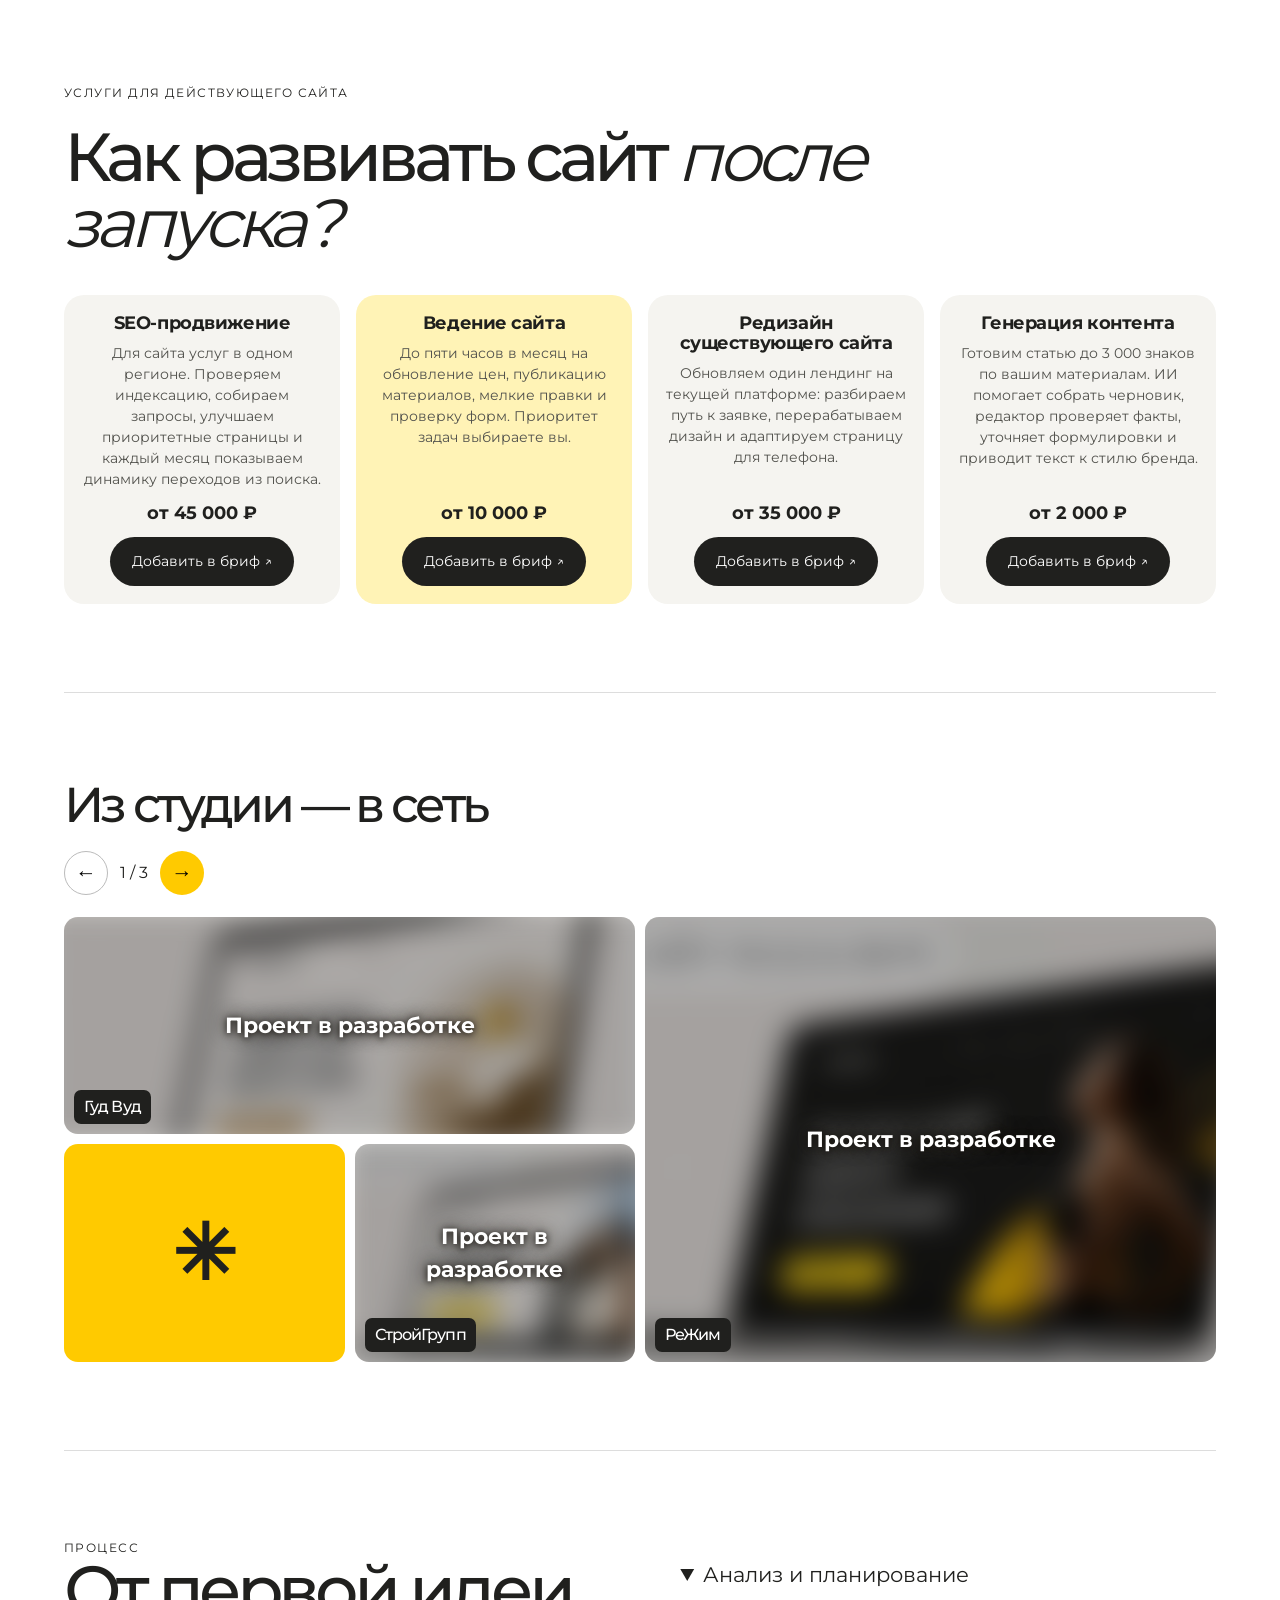
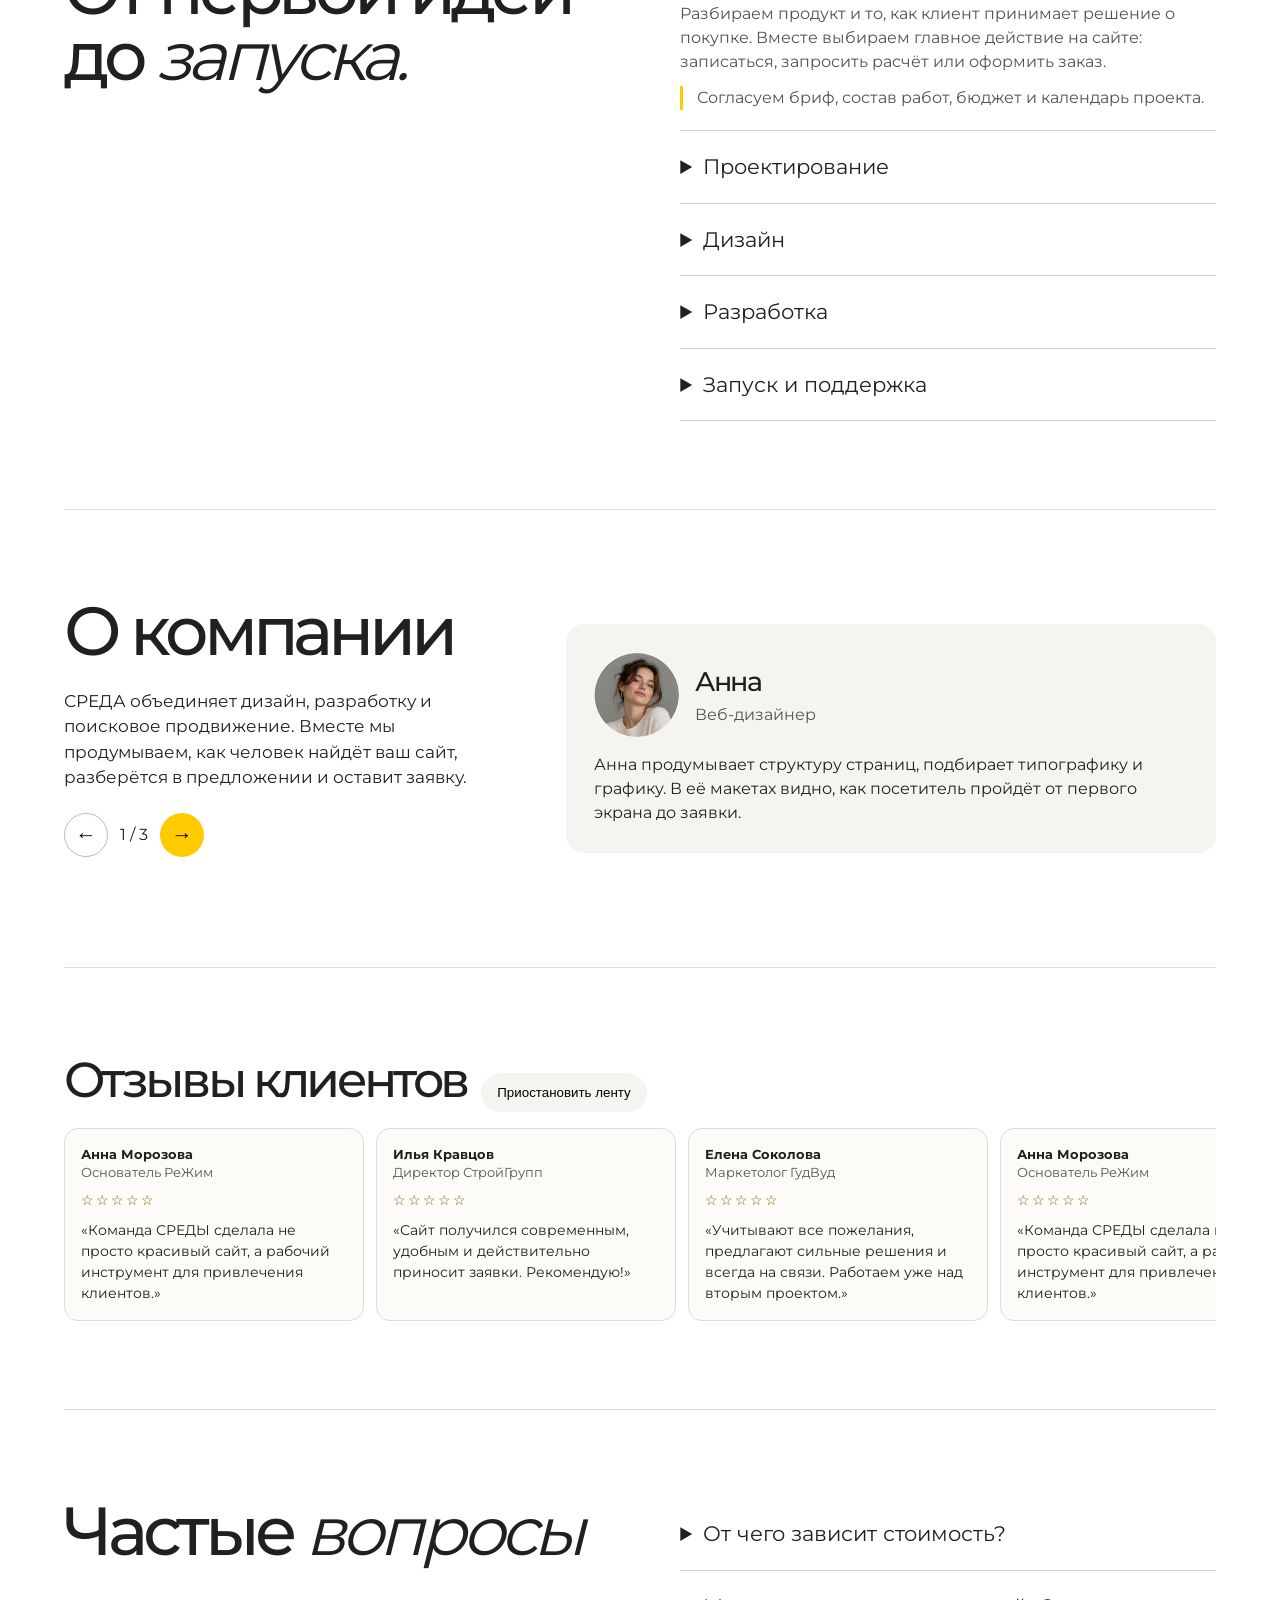
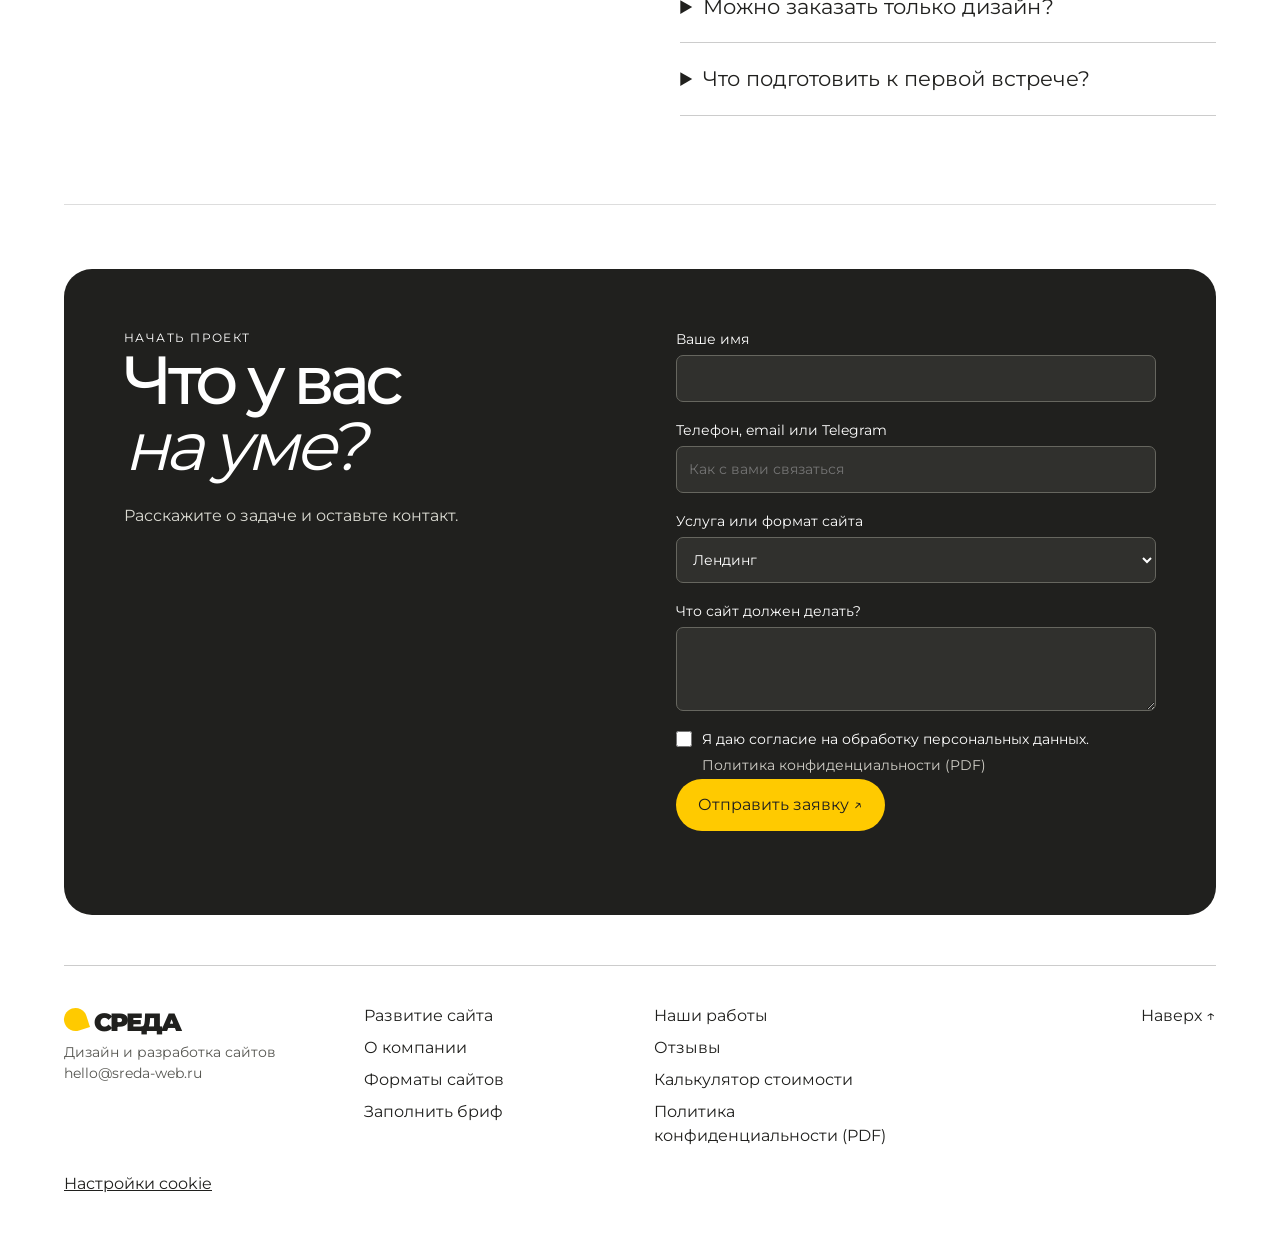
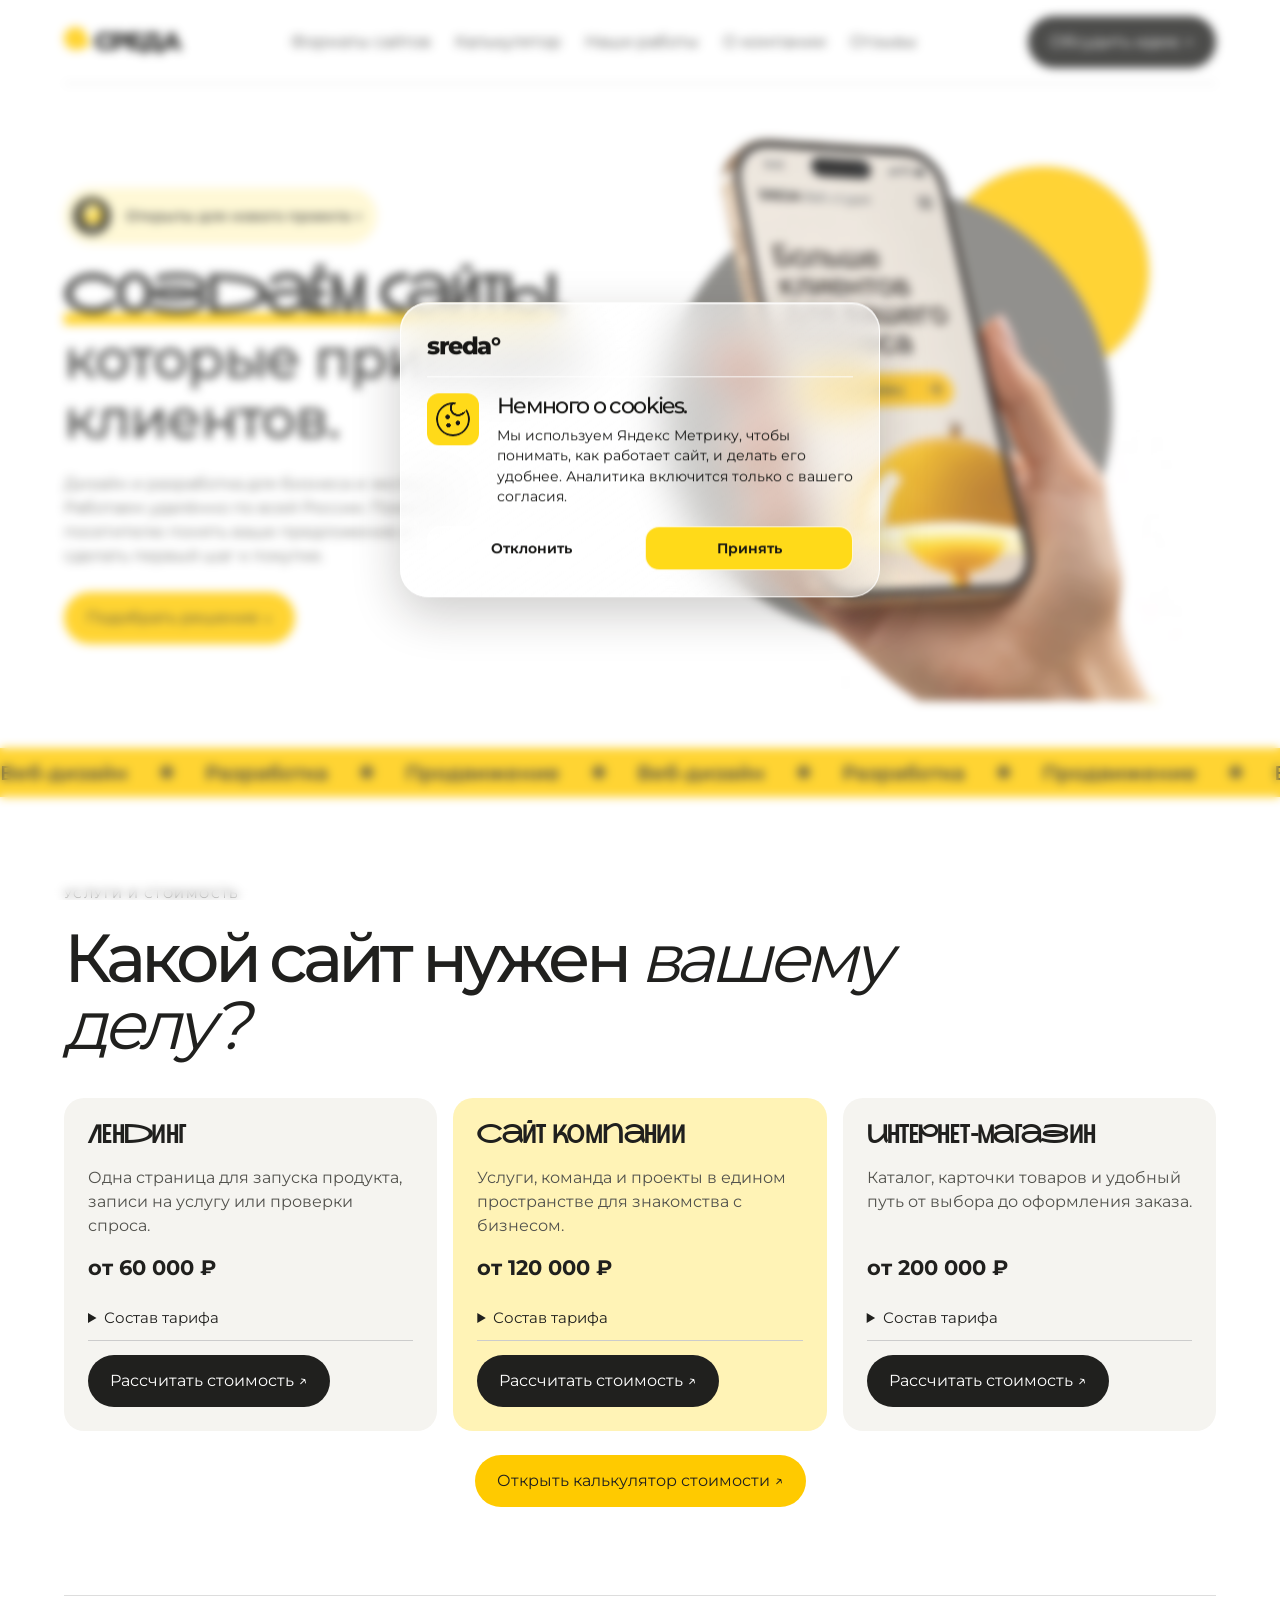
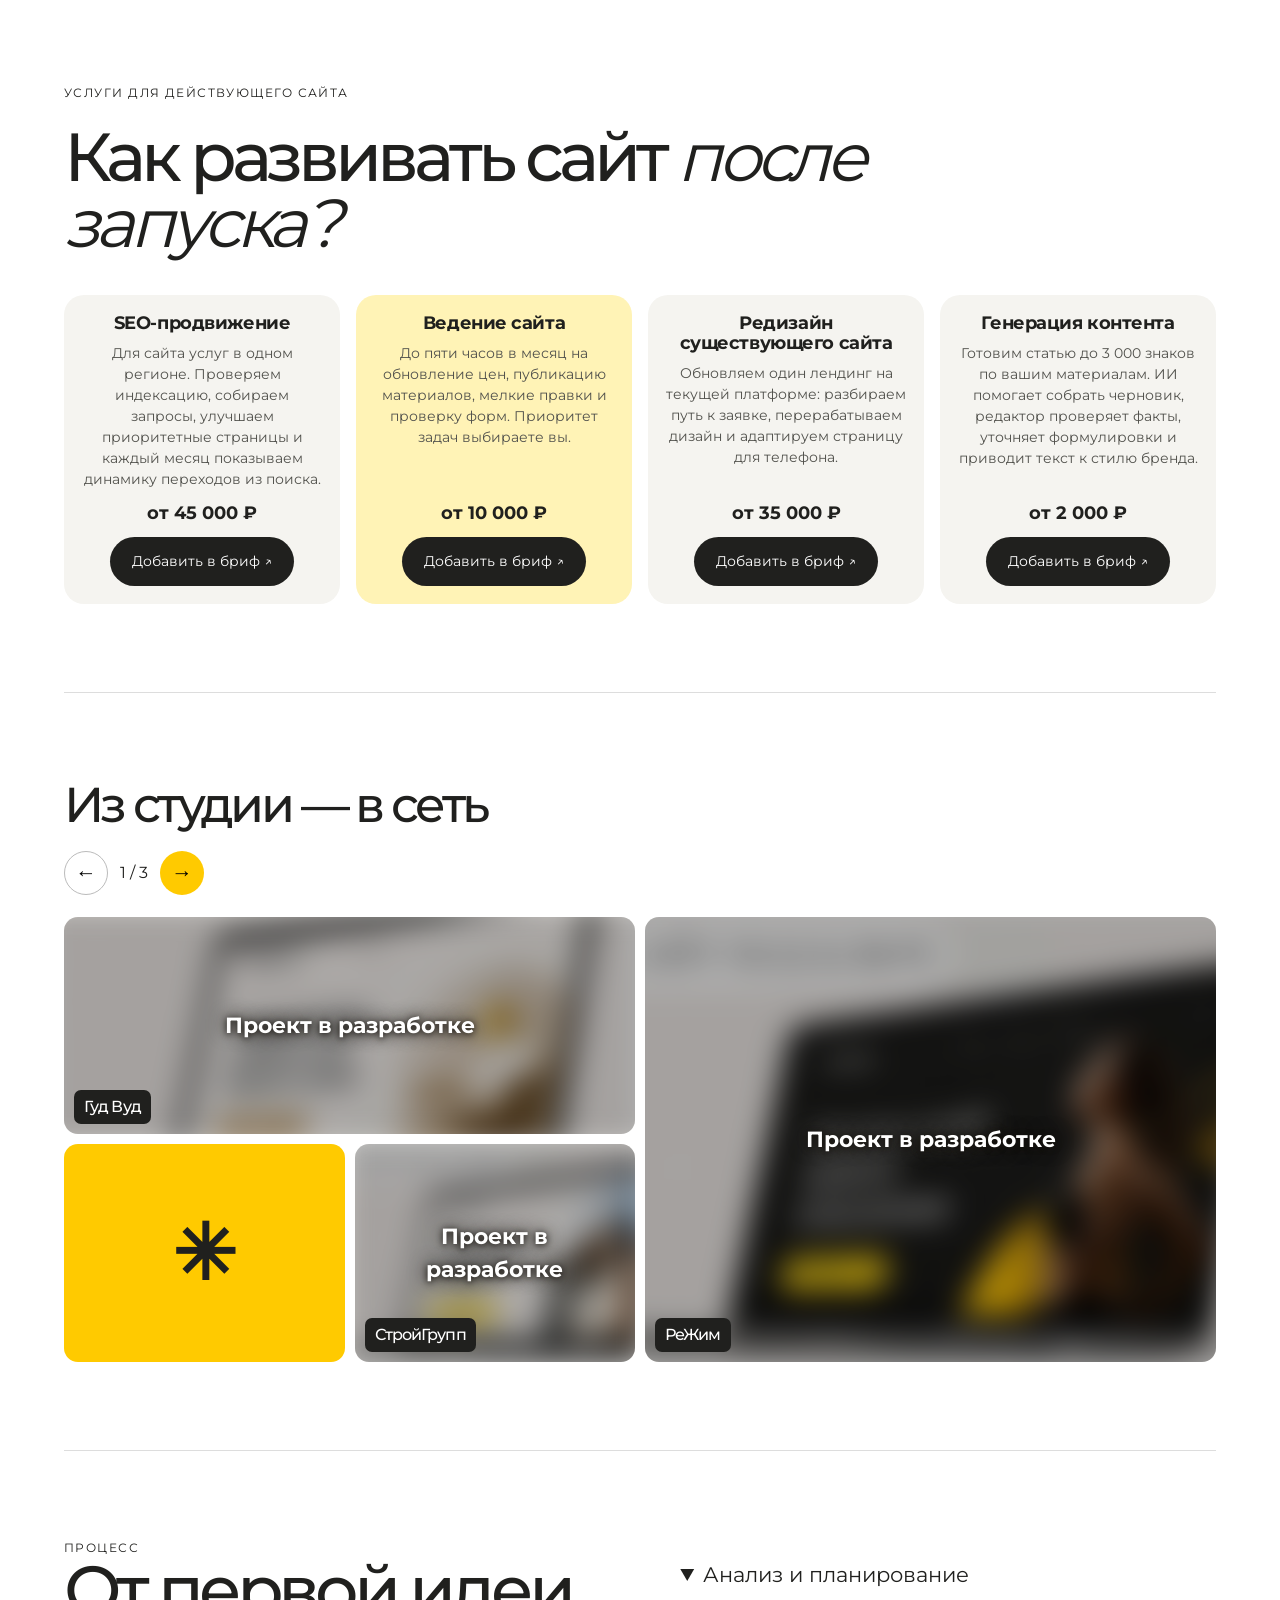
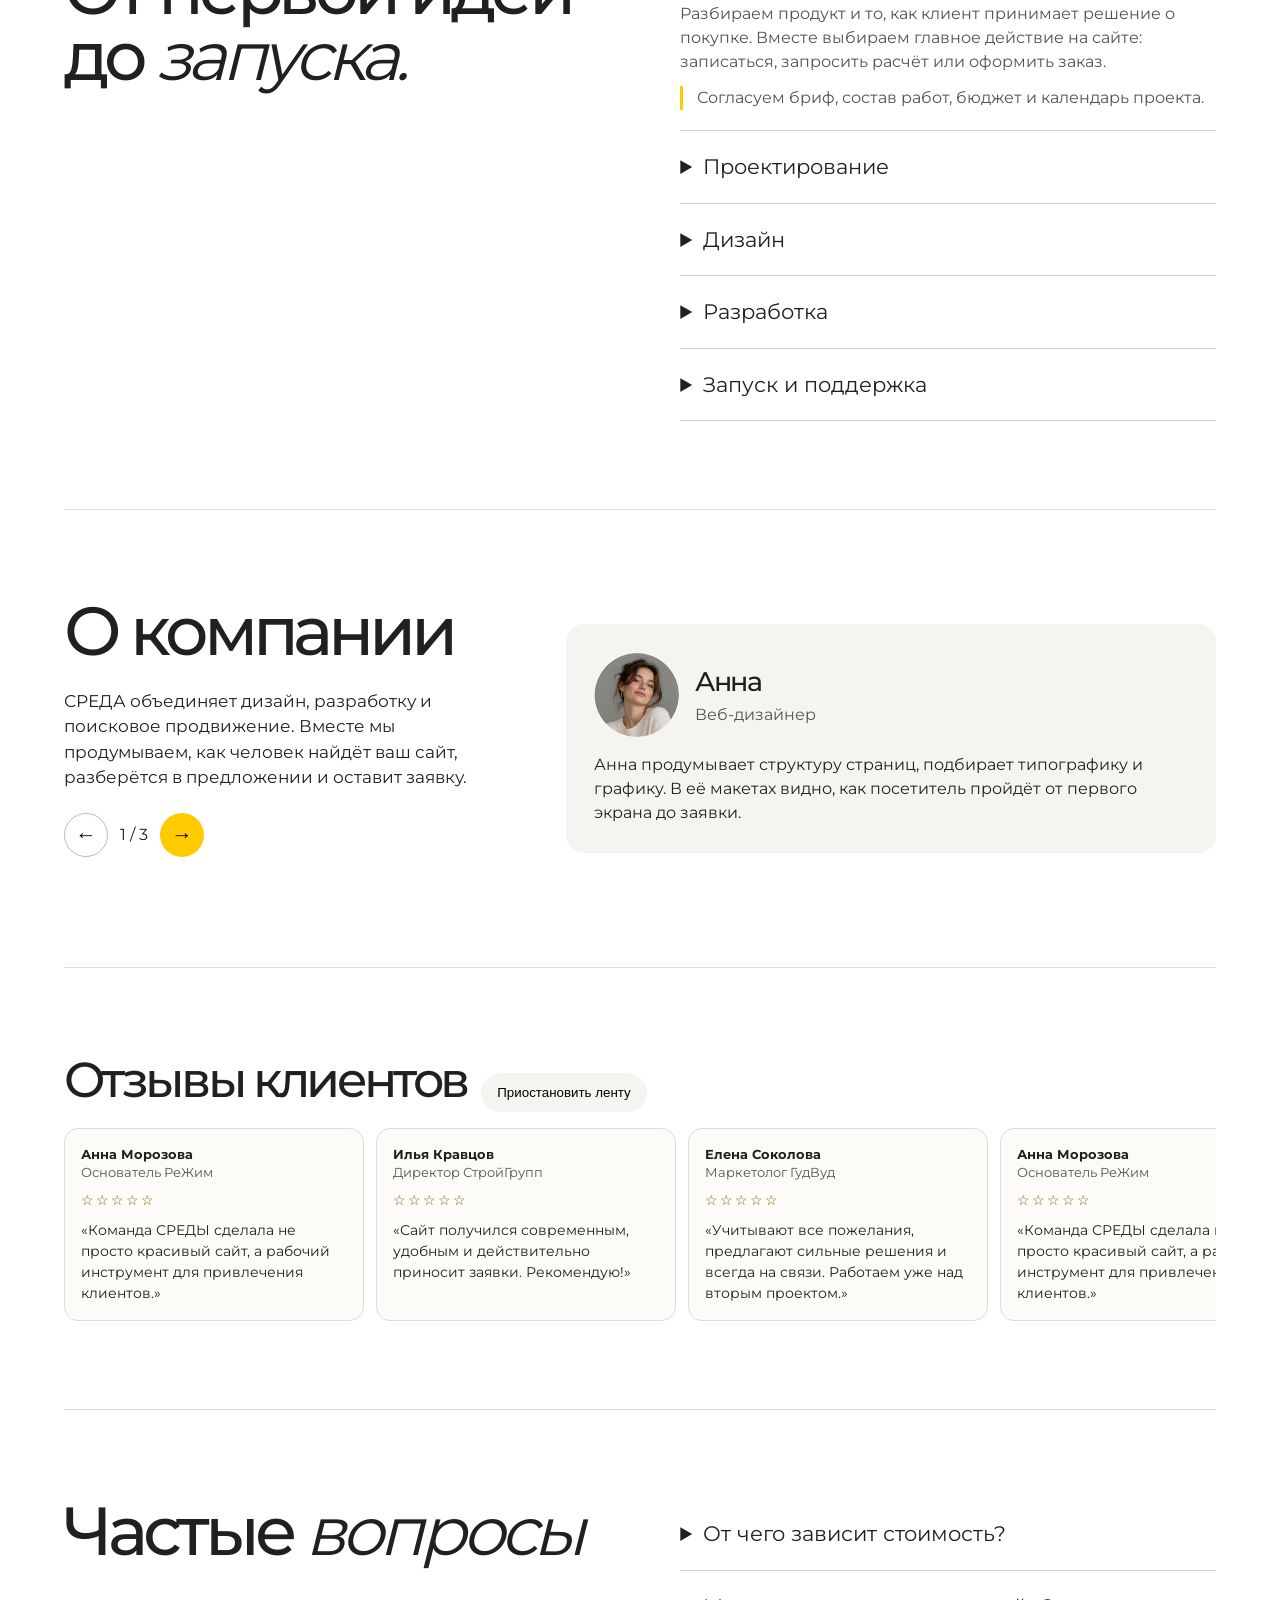
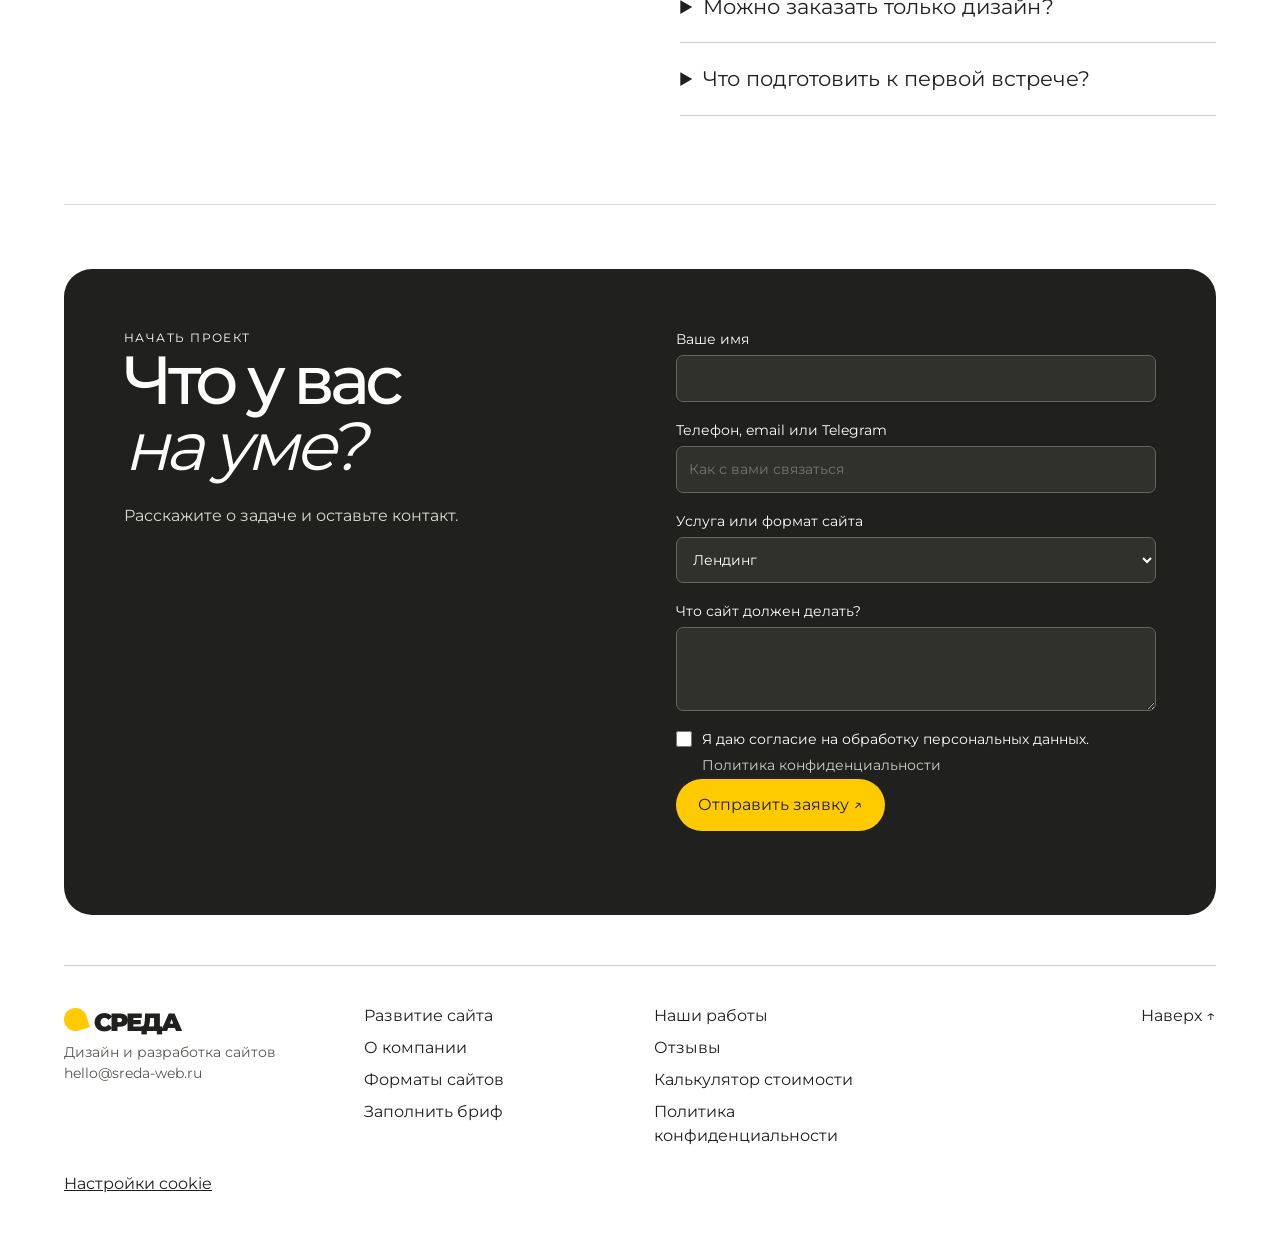
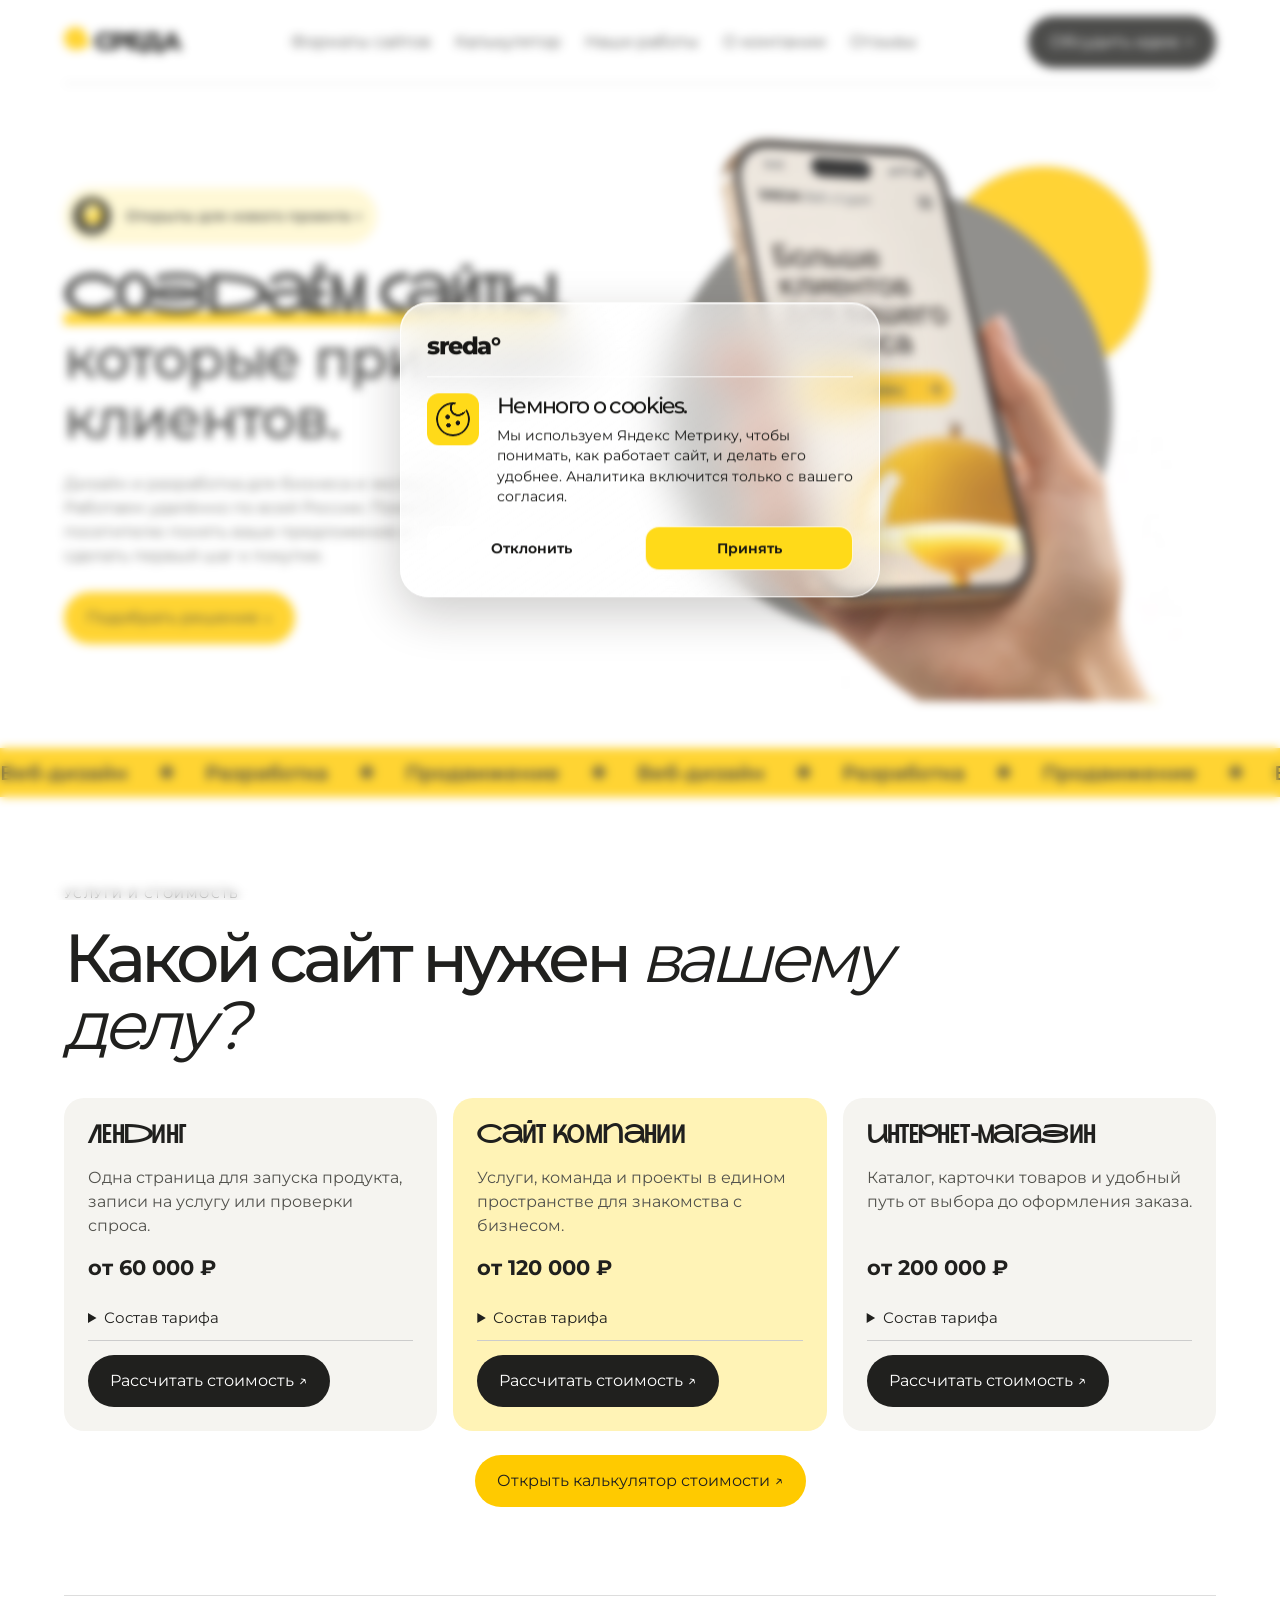
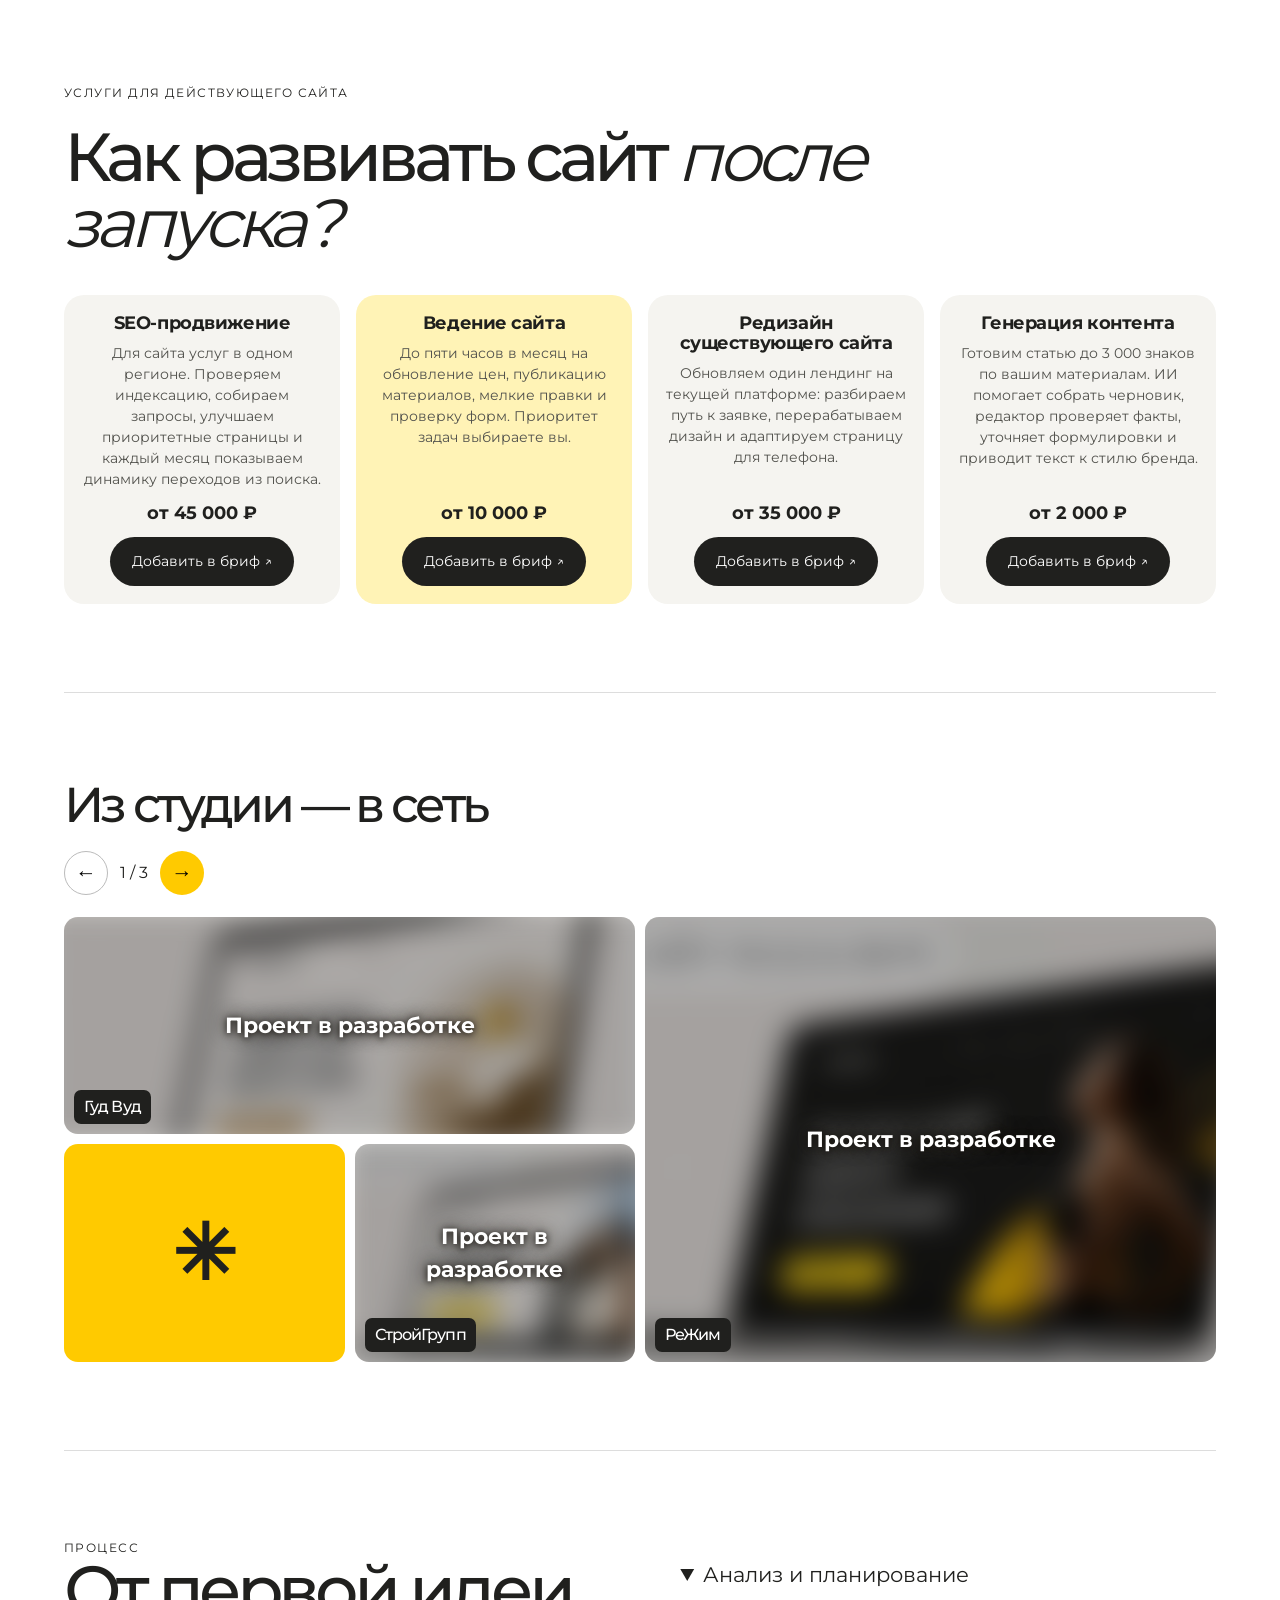
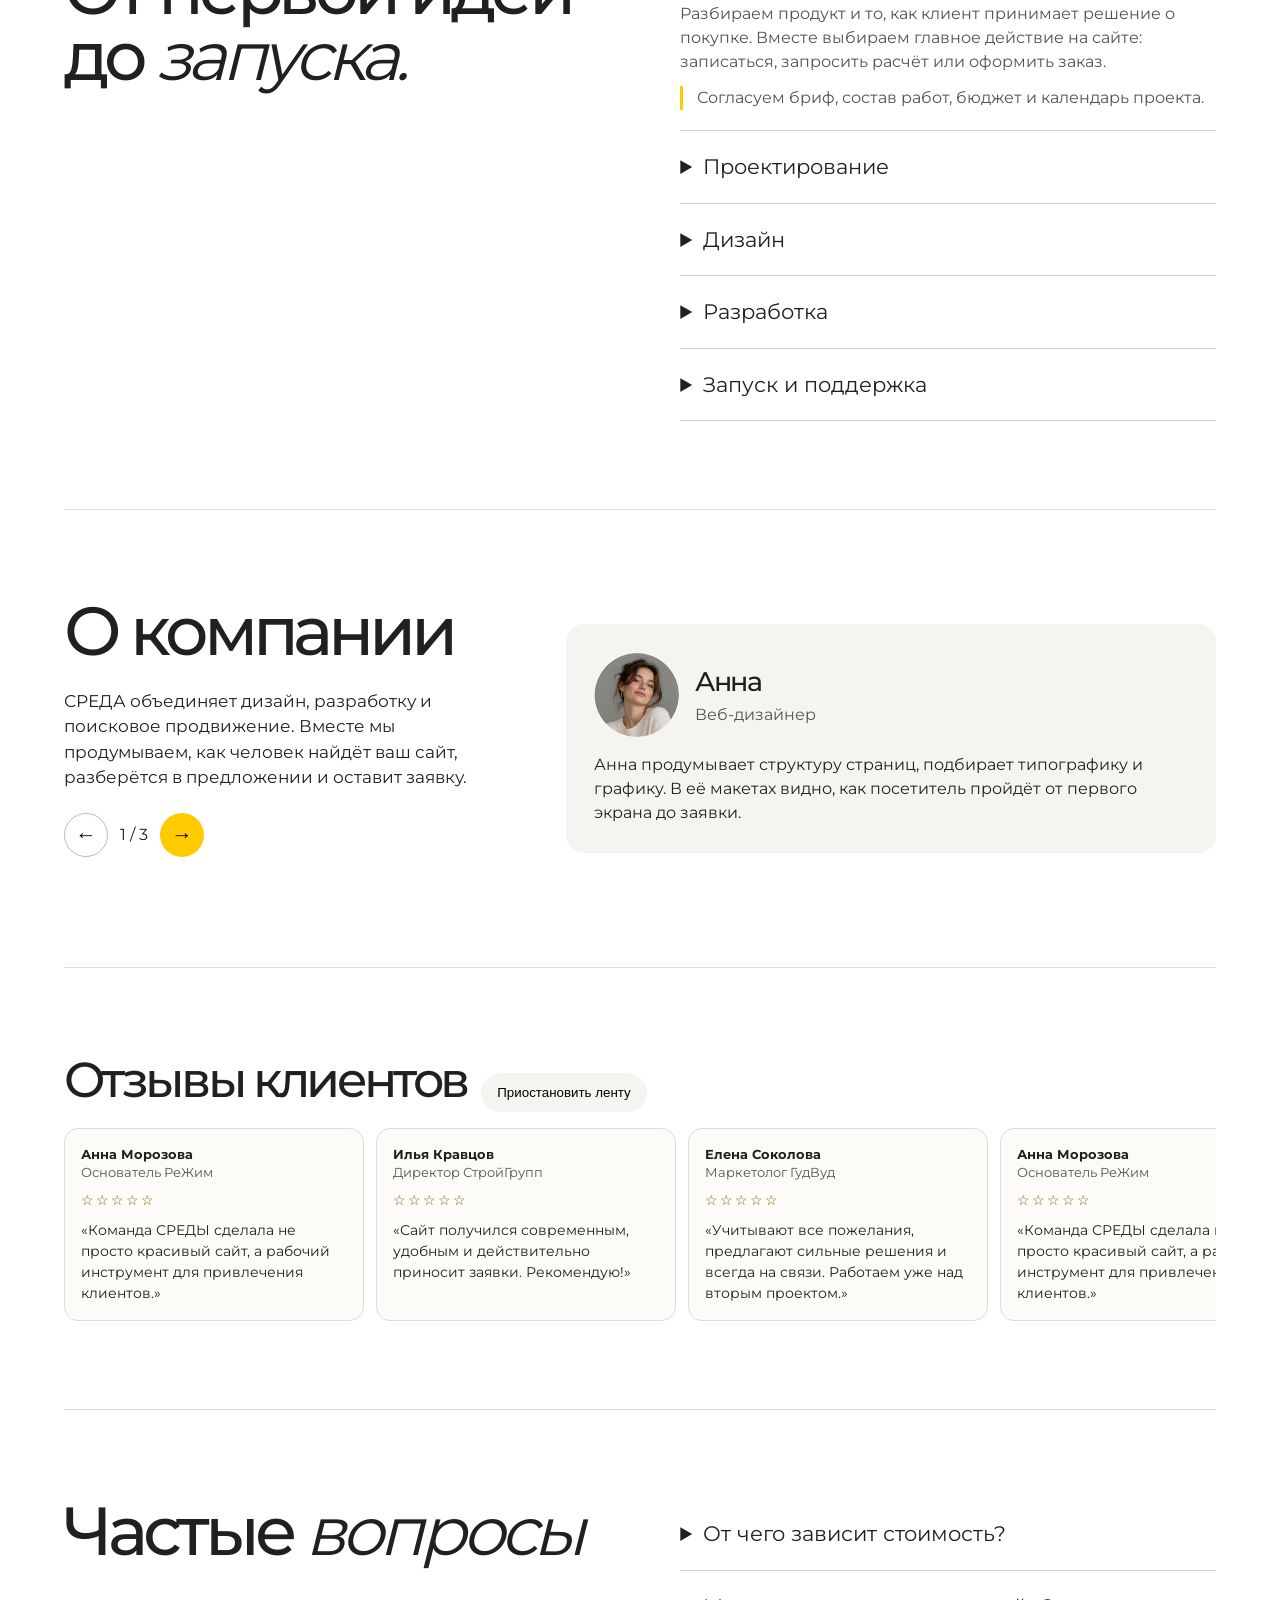
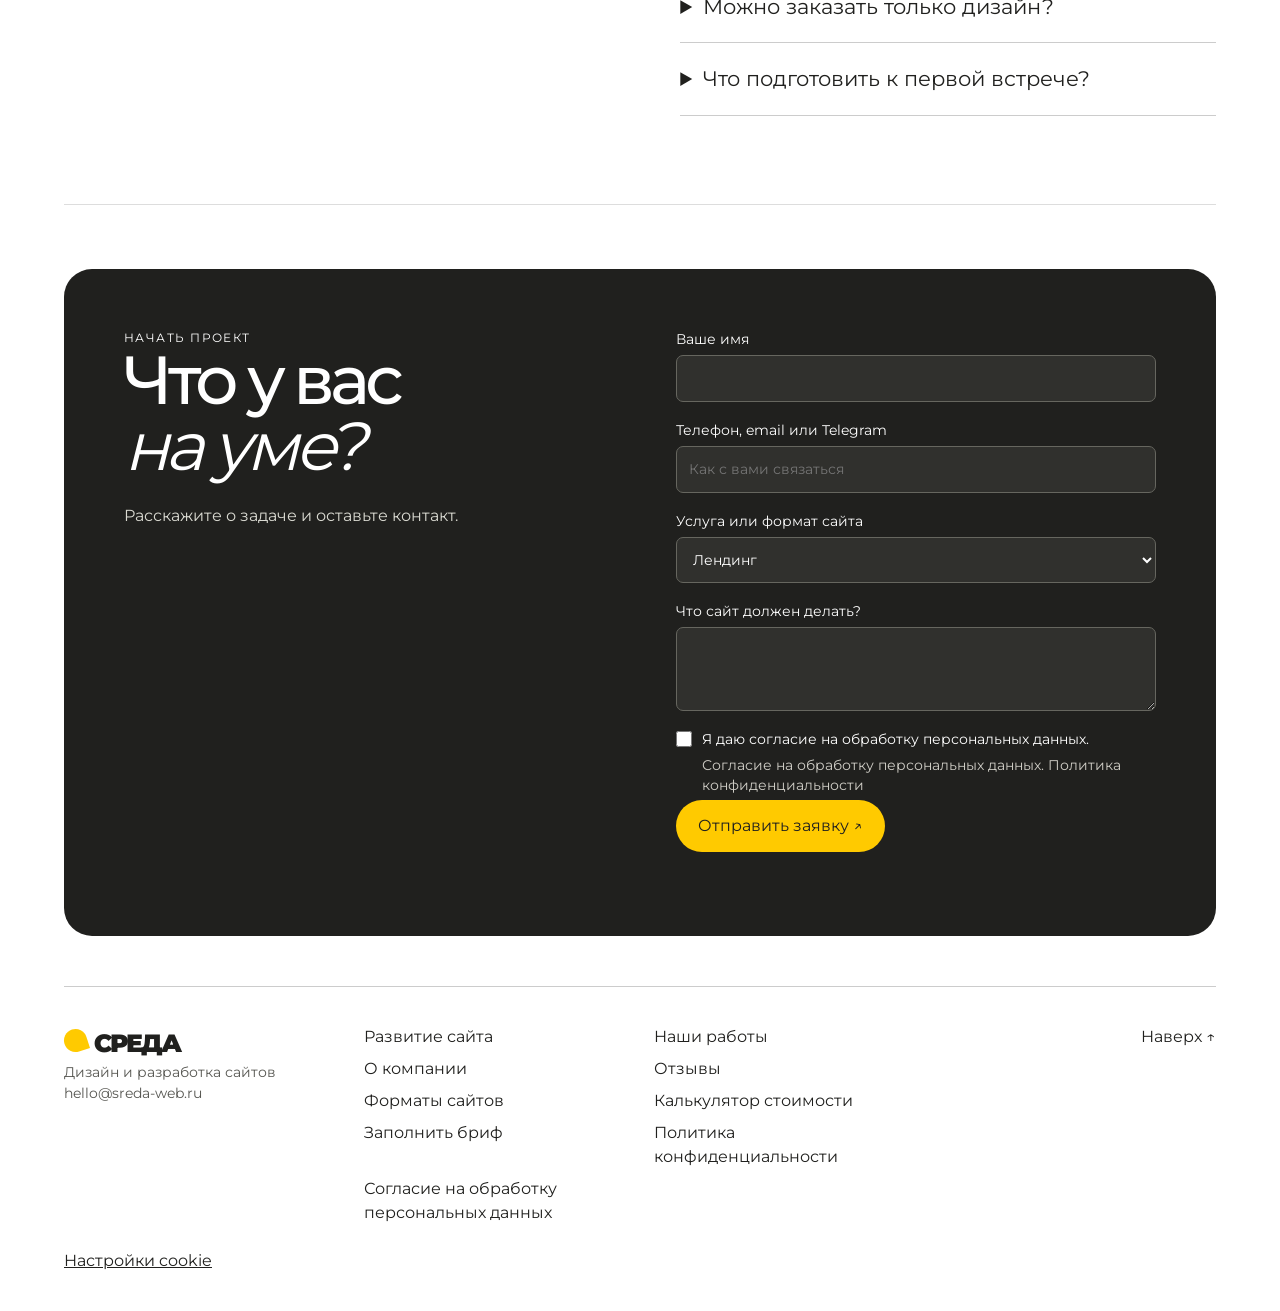
